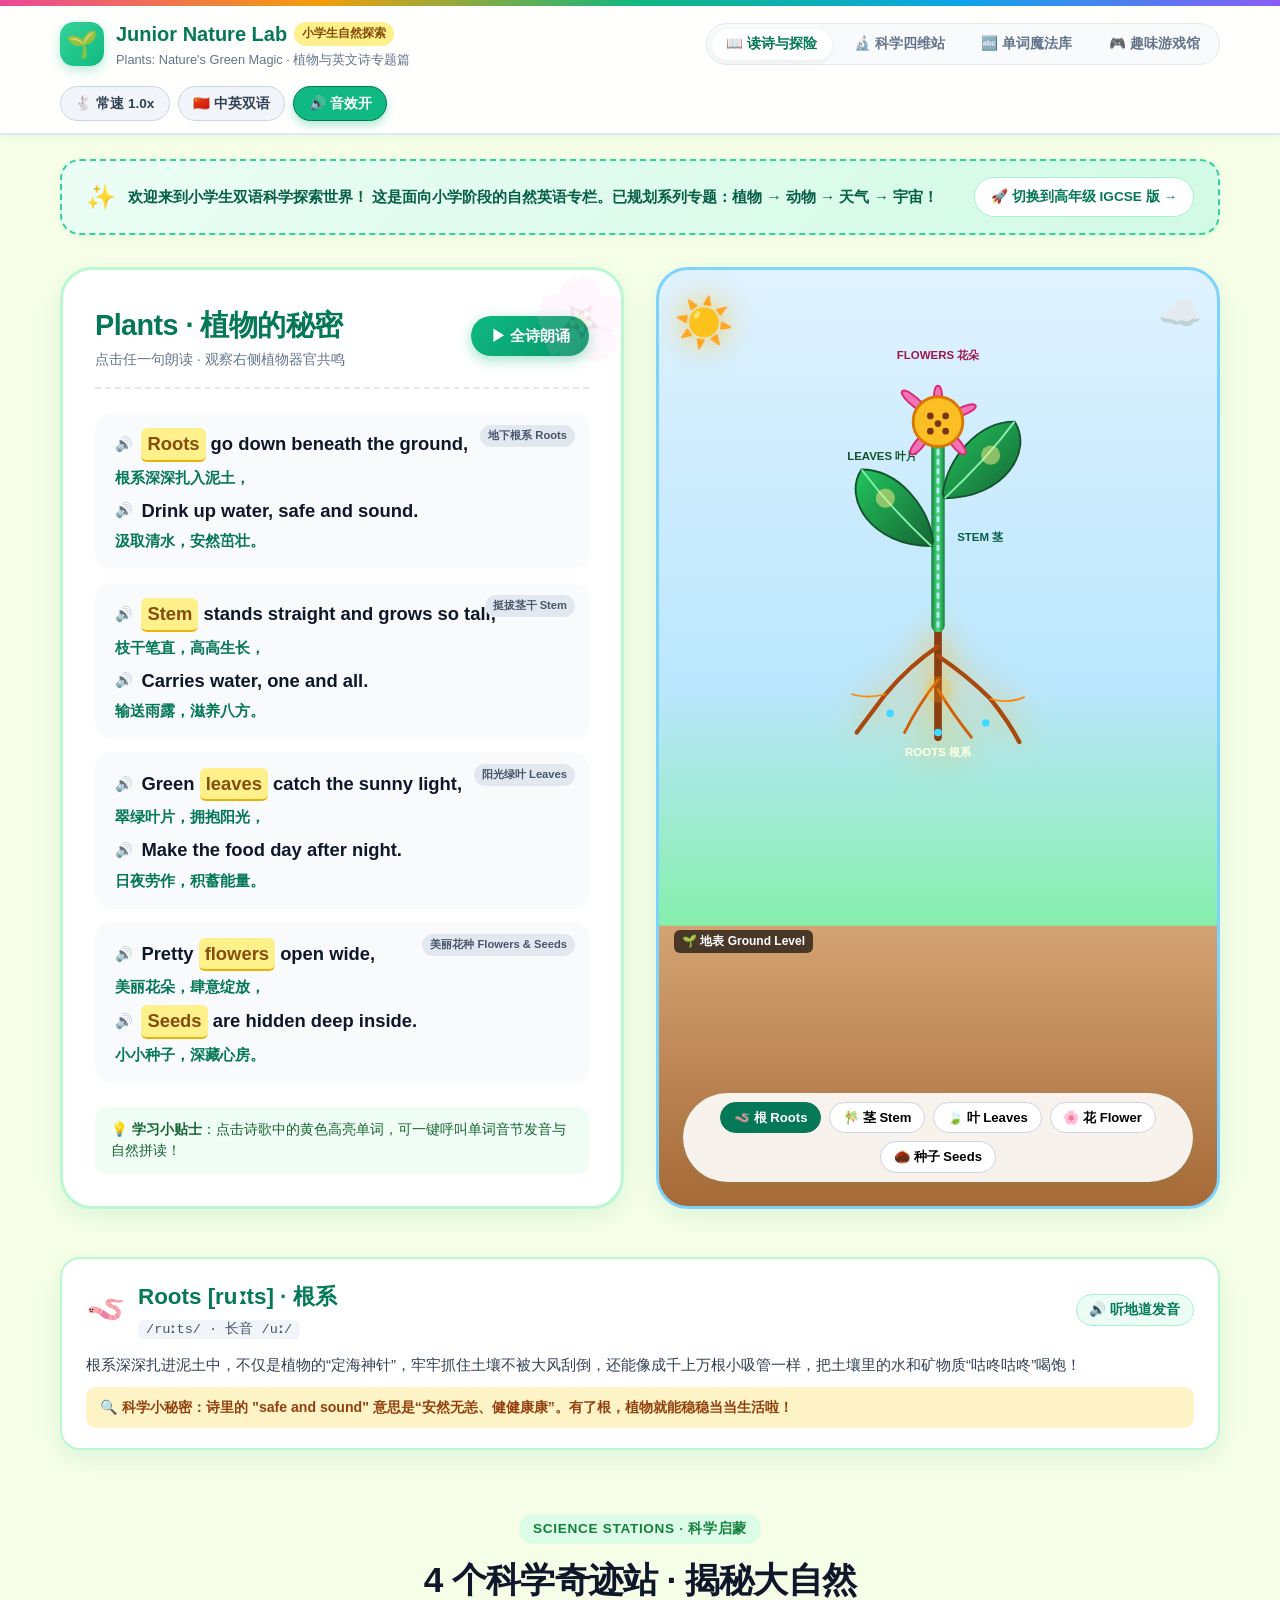
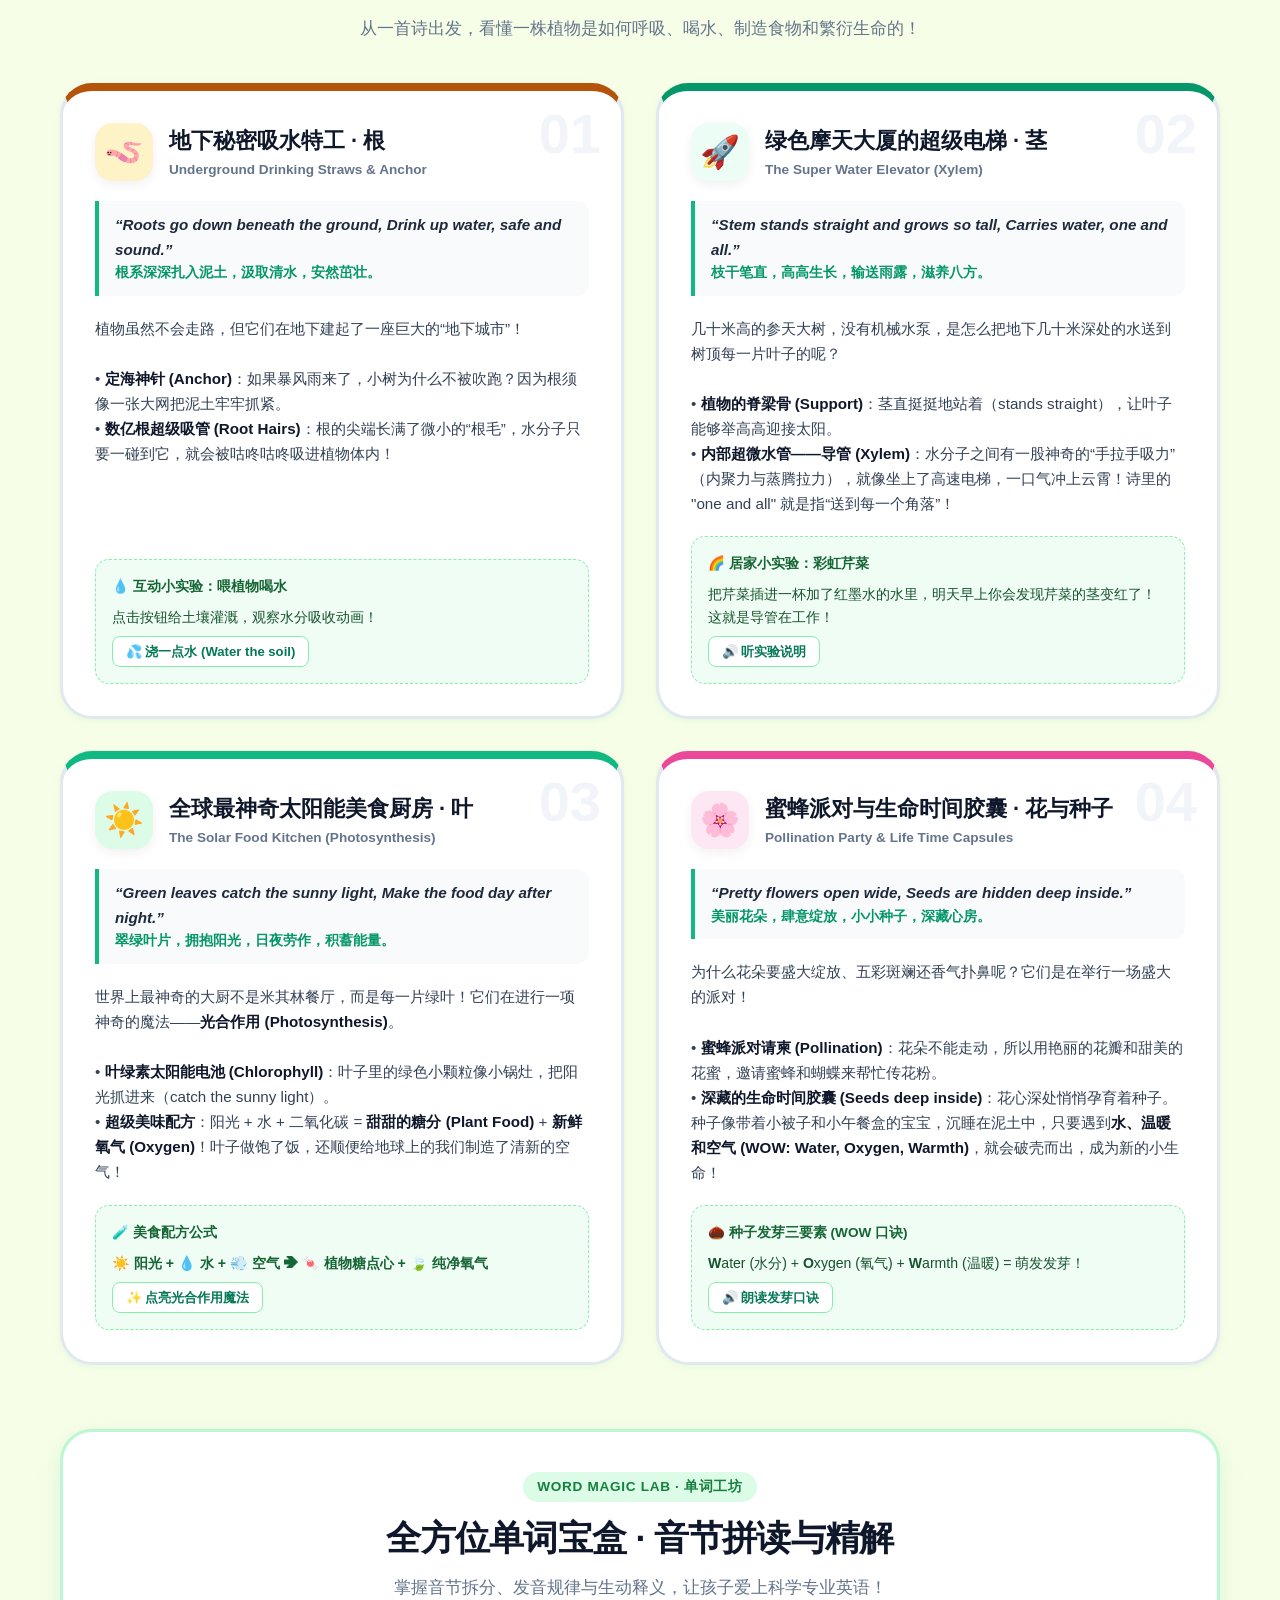
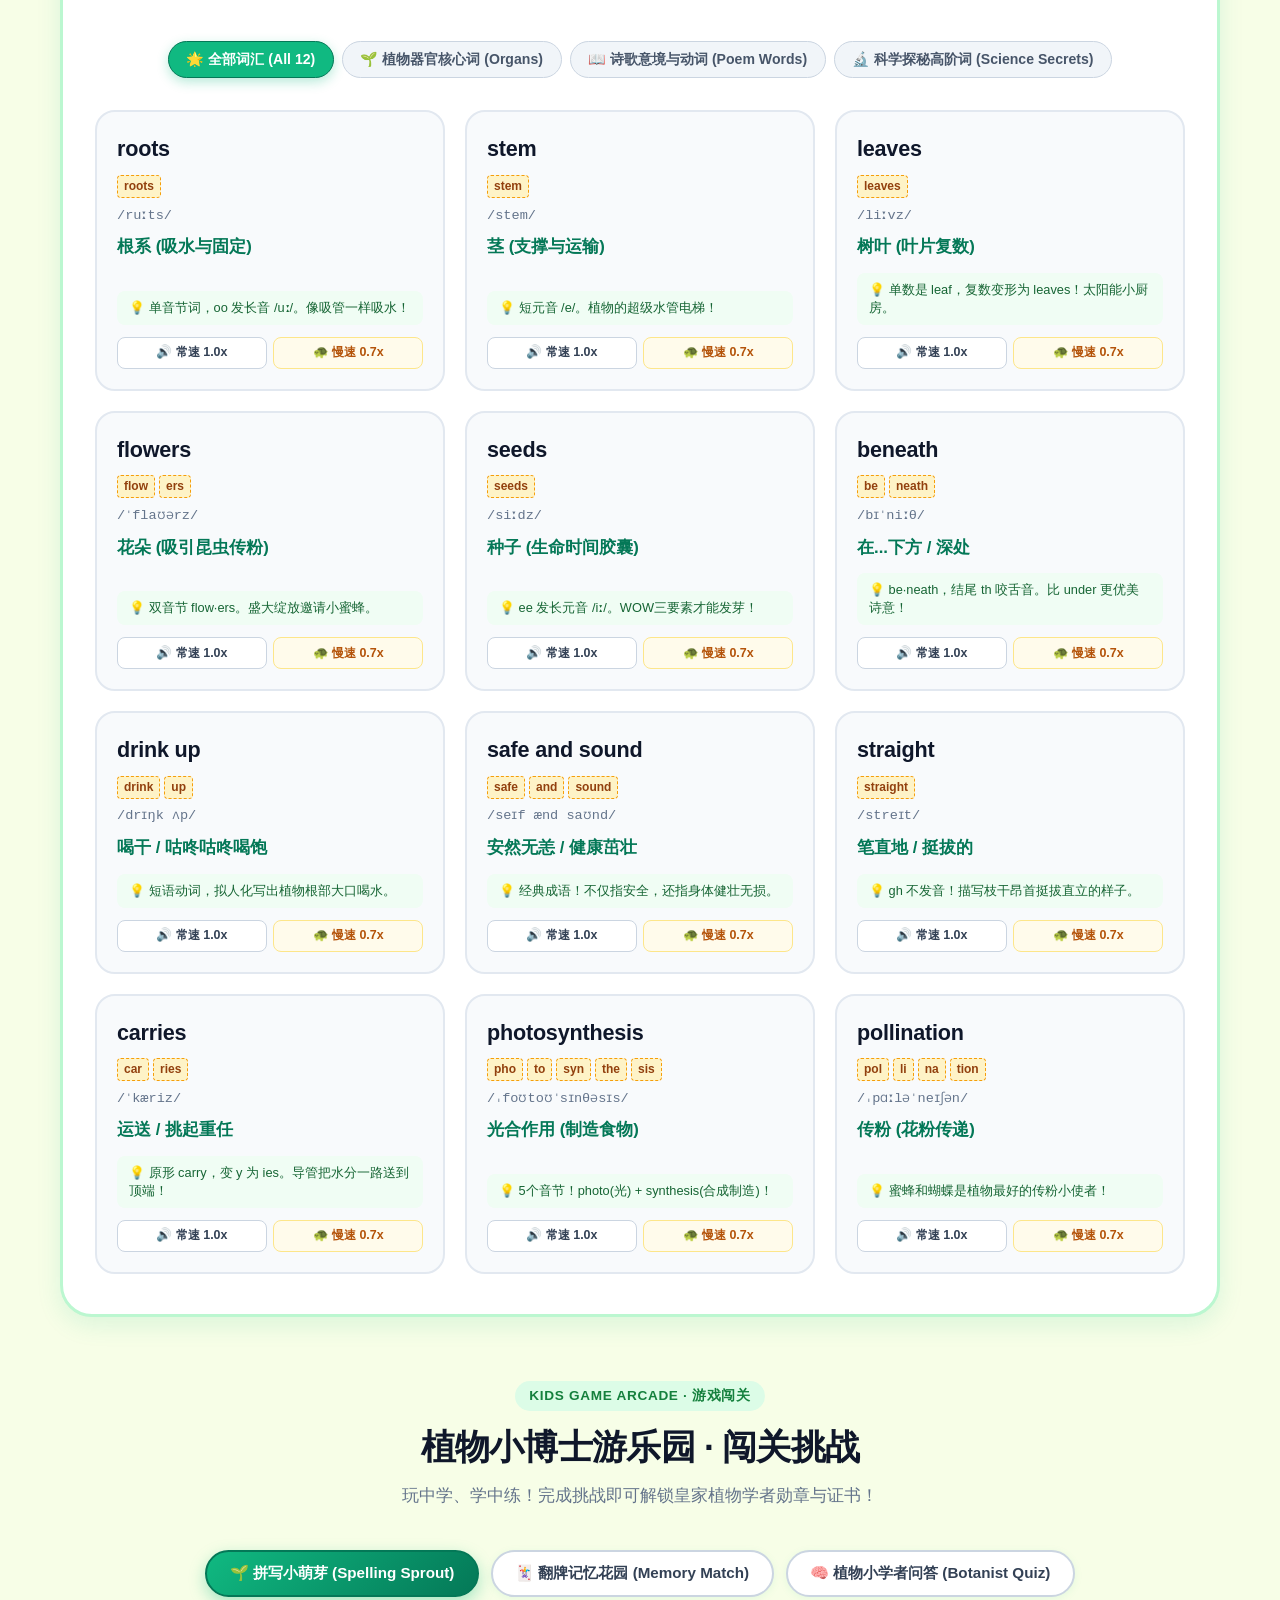
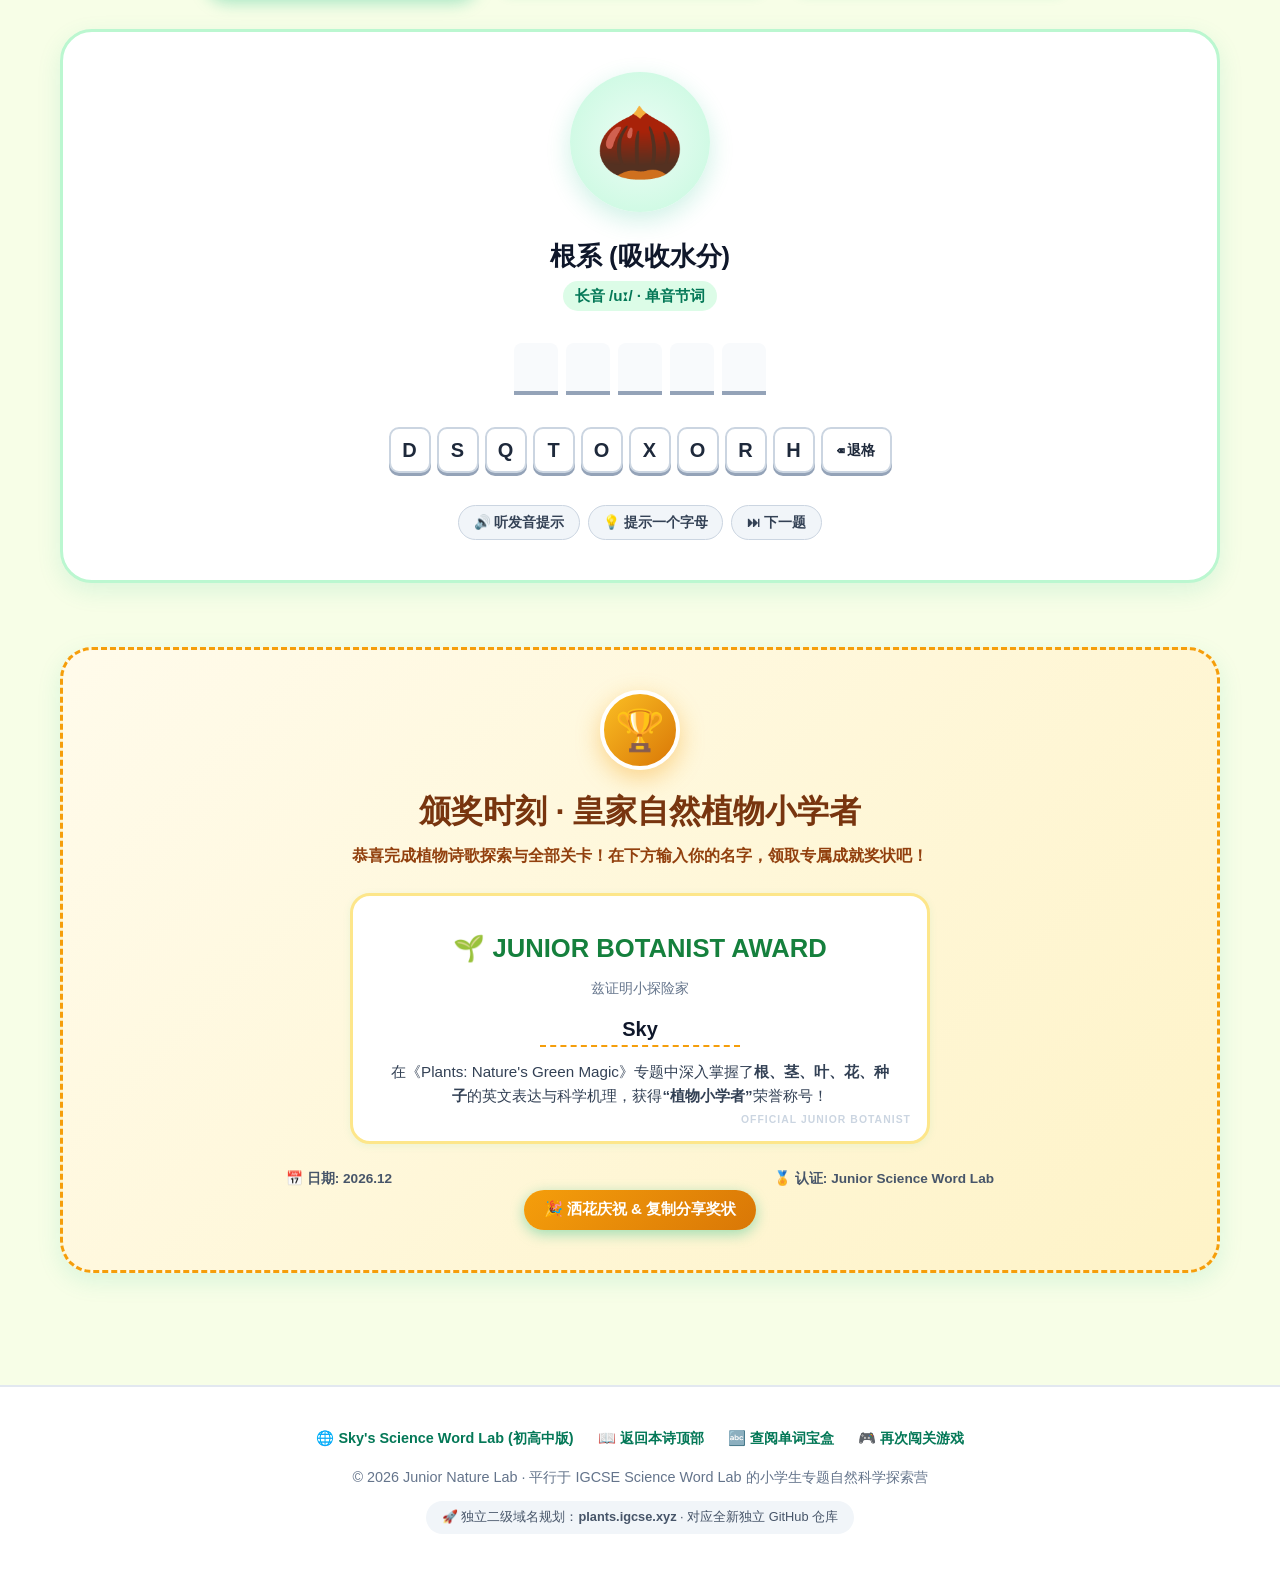
==== index.html @ dbb5fd7e "feat: initial commit for Junior Nature Lab Plants Theme" ====
<!DOCTYPE html>
<html lang="zh-CN">
<head>
  <meta charset="UTF-8">
  <meta name="viewport" content="width=device-width, initial-scale=1.0, user-scalable=no">
  <title>Plants: Nature's Green Magic 🌱 小学生科学英语自然探索营</title>
  <meta name="description" content="基于经典植物英文诗的小学生科学与英语双语探索站，生动形象、图文并茂、音节拼读、互动实验与趣味游戏！">
  <link rel="icon" href="data:image/svg+xml,<svg xmlns=%22http://www.w3.org/2000/svg%22 viewBox=%220 0 100 100%22><text y=%22.9em%22 font-size=%2290%22>🌱</text></svg>">
  <style>
    /* ==========================================================================
       主题风格：自然森林、温暖生机、儿童友好、大字号高对比度
       ========================================================================== */
    :root {
      --primary: #10b981;        /* 嫩芽翠绿 */
      --primary-dark: #047857;   /* 深森林绿 */
      --primary-light: #d1fae5;  /* 浅薄荷绿 */
      --secondary: #0ea5e9;      /* 晴空蓝 / 清水蓝 */
      --secondary-light: #e0f2fe;/* 浅水蓝 */
      --accent-warm: #f59e0b;    /* 向日葵暖黄 */
      --accent-warm-light: #fef3c7;
      --earth: #92400e;          /* 泥土暖棕 */
      --earth-light: #fef2f2;
      --flower-pink: #ec4899;    /* 花朵粉 */
      --flower-pink-light: #fce7f3;
      --bg: #f7fee7;             /* 极浅春草底色 */
      --card-bg: #ffffff;
      --text: #1e293b;
      --text-muted: #64748b;
      --success: #16a34a;
      --danger: #ef4444;
      --shadow-sm: 0 2px 8px rgba(16, 185, 129, 0.08);
      --shadow-md: 0 8px 24px rgba(16, 185, 129, 0.12);
      --shadow-lg: 0 16px 36px rgba(16, 185, 129, 0.18);
      --radius-sm: 12px;
      --radius-md: 20px;
      --radius-lg: 32px;
    }

    * { box-sizing: border-box; margin: 0; padding: 0; }
    html, body {
      font-family: -apple-system, BlinkMacSystemFont, "Segoe UI", "PingFang SC", "Comic Sans MS", "Chalkboard SE", "Microsoft YaHei", sans-serif;
      background: var(--bg);
      color: var(--text);
      line-height: 1.6;
      -webkit-font-smoothing: antialiased;
      overflow-x: hidden;
    }

    /* 顶部彩虹装饰条 */
    .rainbow-bar {
      height: 6px;
      background: linear-gradient(90deg, #ec4899, #f59e0b, #10b981, #0ea5e9, #8b5cf6);
      width: 100%;
    }

    /* ==================== 顶部导航 ==================== */
    header {
      background: rgba(255, 255, 255, 0.95);
      backdrop-filter: blur(12px);
      border-bottom: 2px solid #e2e8f0;
      position: sticky;
      top: 0;
      z-index: 100;
      box-shadow: var(--shadow-sm);
    }
    .nav-container {
      max-width: 1200px;
      margin: 0 auto;
      padding: 0.75rem 1.25rem;
      display: flex;
      align-items: center;
      justify-content: space-between;
      gap: 1rem;
      flex-wrap: wrap;
    }
    .logo-area {
      display: flex;
      align-items: center;
      gap: 0.75rem;
      text-decoration: none;
      color: var(--text);
    }
    .logo-badge {
      width: 44px;
      height: 44px;
      background: linear-gradient(135deg, #34d399, #10b981);
      border-radius: 14px;
      display: flex;
      align-items: center;
      justify-content: center;
      font-size: 1.6rem;
      box-shadow: 0 4px 12px rgba(16, 185, 129, 0.3);
      animation: gentle-bounce 3s infinite;
    }
    @keyframes gentle-bounce {
      0%, 100% { transform: translateY(0); }
      50% { transform: translateY(-4px); }
    }
    .logo-text h1 {
      font-size: 1.25rem;
      font-weight: 800;
      color: var(--primary-dark);
      display: flex;
      align-items: center;
      gap: 0.4rem;
    }
    .logo-text .badge-sub {
      background: #fef08a;
      color: #854d0e;
      font-size: 0.75rem;
      padding: 2px 8px;
      border-radius: 999px;
      font-weight: 700;
    }
    .logo-text p {
      font-size: 0.8rem;
      color: var(--text-muted);
    }

    /* 工具栏按钮组 */
    .nav-tools {
      display: flex;
      align-items: center;
      gap: 0.5rem;
      flex-wrap: wrap;
    }
    .pill-btn {
      background: #f1f5f9;
      border: 1.5px solid #cbd5e1;
      padding: 0.45rem 0.9rem;
      border-radius: 999px;
      font-size: 0.85rem;
      font-weight: 700;
      color: #334155;
      cursor: pointer;
      display: flex;
      align-items: center;
      gap: 0.35rem;
      transition: all 0.2s cubic-bezier(0.4, 0, 0.2, 1);
      user-select: none;
    }
    .pill-btn:hover {
      background: #e2e8f0;
      transform: translateY(-1px);
    }
    .pill-btn.active {
      background: var(--primary);
      border-color: var(--primary-dark);
      color: white;
      box-shadow: 0 4px 10px rgba(16, 185, 129, 0.35);
    }
    .pill-btn.gold {
      background: linear-gradient(135deg, #fef08a, #fde047);
      border-color: #eab308;
      color: #713f12;
    }
    .pill-btn.gold:hover {
      background: linear-gradient(135deg, #fde047, #facc15);
    }

    /* ==================== 顶部 Tab 切换 ==================== */
    .nav-tabs {
      display: flex;
      gap: 0.5rem;
      background: #f8fafc;
      padding: 0.3rem;
      border-radius: 999px;
      border: 1.5px solid #e2e8f0;
    }
    .nav-tabs button {
      background: transparent;
      border: none;
      padding: 0.4rem 0.9rem;
      border-radius: 999px;
      font-size: 0.85rem;
      font-weight: 700;
      color: var(--text-muted);
      cursor: pointer;
      transition: all 0.2s;
    }
    .nav-tabs button.active {
      background: white;
      color: var(--primary-dark);
      box-shadow: 0 2px 6px rgba(0,0,0,0.06);
    }

    /* ==================== 容器通用 ==================== */
    .container {
      max-width: 1200px;
      margin: 0 auto;
      padding: 1.5rem 1.25rem 4rem;
    }

    /* 醒目的横幅通知 */
    .announcement-banner {
      background: linear-gradient(135deg, #ecfdf5 0%, #d1fae5 100%);
      border: 2px dashed #34d399;
      border-radius: var(--radius-md);
      padding: 1rem 1.5rem;
      margin-bottom: 2rem;
      display: flex;
      align-items: center;
      justify-content: space-between;
      gap: 1rem;
      box-shadow: var(--shadow-sm);
    }
    .announcement-text {
      display: flex;
      align-items: center;
      gap: 0.75rem;
      font-size: 0.95rem;
      font-weight: 600;
      color: #065f46;
    }
    .announcement-text .sparkle {
      font-size: 1.5rem;
      animation: rotate-sparkle 6s linear infinite;
    }
    @keyframes rotate-sparkle {
      from { transform: rotate(0deg); }
      to { transform: rotate(360deg); }
    }
    .portal-link {
      background: white;
      color: #047857;
      text-decoration: none;
      font-size: 0.85rem;
      font-weight: 700;
      padding: 0.5rem 1rem;
      border-radius: 999px;
      border: 1.5px solid #a7f3d0;
      display: inline-flex;
      align-items: center;
      gap: 0.3rem;
      transition: all 0.2s;
      white-space: nowrap;
    }
    .portal-link:hover {
      background: #047857;
      color: white;
      transform: scale(1.03);
    }

    /* ==========================================================================
       HERO 区：左侧诗歌剧场 + 右侧植物解剖探险 (互动画布)
       ========================================================================== */
    .hero-stage {
      display: grid;
      grid-template-columns: 1fr 1fr;
      gap: 2rem;
      margin-bottom: 3rem;
    }
    @media (max-width: 900px) {
      .hero-stage {
        grid-template-columns: 1fr;
      }
    }

    /* 诗歌剧场卡片 */
    .poem-theater-card {
      background: var(--card-bg);
      border-radius: var(--radius-lg);
      padding: 2rem;
      border: 3px solid #bbf7d0;
      box-shadow: var(--shadow-md);
      position: relative;
      overflow: hidden;
      display: flex;
      flex-direction: column;
      justify-content: space-between;
    }
    .poem-theater-card::before {
      content: "🌸";
      position: absolute;
      top: -15px;
      right: -10px;
      font-size: 5rem;
      opacity: 0.12;
      pointer-events: none;
    }
    .poem-header {
      margin-bottom: 1.5rem;
      display: flex;
      align-items: center;
      justify-content: space-between;
      border-bottom: 2px dashed #e2e8f0;
      padding-bottom: 1rem;
    }
    .poem-title-box h2 {
      font-size: 1.8rem;
      font-weight: 900;
      color: var(--primary-dark);
      letter-spacing: -0.02em;
    }
    .poem-title-box p {
      color: var(--text-muted);
      font-size: 0.9rem;
      font-weight: 500;
    }
    .poem-actions {
      display: flex;
      gap: 0.5rem;
    }
    .play-all-btn {
      background: linear-gradient(135deg, #10b981, #059669);
      color: white;
      border: none;
      padding: 0.6rem 1.2rem;
      border-radius: 999px;
      font-size: 0.95rem;
      font-weight: 700;
      cursor: pointer;
      display: flex;
      align-items: center;
      gap: 0.4rem;
      box-shadow: 0 4px 14px rgba(16, 185, 129, 0.4);
      transition: all 0.2s cubic-bezier(0.4, 0, 0.2, 1);
    }
    .play-all-btn:hover {
      transform: translateY(-2px);
      box-shadow: 0 6px 18px rgba(16, 185, 129, 0.5);
    }
    .play-all-btn.playing {
      background: linear-gradient(135deg, #f59e0b, #d97706);
    }

    /* 诗句列表 */
    .poem-lines {
      display: flex;
      flex-direction: column;
      gap: 0.85rem;
      margin-bottom: 1.5rem;
    }
    .poem-line-group {
      background: #f8fafc;
      border-radius: 16px;
      padding: 0.85rem 1.15rem;
      border: 2px solid transparent;
      cursor: pointer;
      transition: all 0.25s cubic-bezier(0.4, 0, 0.2, 1);
      position: relative;
    }
    .poem-line-group:hover {
      background: #ecfdf5;
      border-color: #6ee7b7;
      transform: translateX(6px);
    }
    .poem-line-group.active {
      background: #ecfdf5;
      border-color: var(--primary);
      box-shadow: 0 4px 16px rgba(16, 185, 129, 0.2);
      transform: translateX(8px) scale(1.02);
    }
    .poem-line-group.karaoke-current {
      background: #fef3c7;
      border-color: #f59e0b;
      box-shadow: 0 0 0 3px rgba(245, 158, 11, 0.3);
      animation: karaoke-pulse 1.2s infinite alternate;
    }
    @keyframes karaoke-pulse {
      from { transform: scale(1.01); }
      to { transform: scale(1.03); }
    }
    .line-tag {
      position: absolute;
      right: 12px;
      top: 10px;
      font-size: 0.7rem;
      font-weight: 700;
      background: #e2e8f0;
      color: #475569;
      padding: 2px 8px;
      border-radius: 999px;
    }
    .poem-line-group.active .line-tag {
      background: var(--primary);
      color: white;
    }
    .line-en {
      font-size: 1.15rem;
      font-weight: 800;
      color: #0f172a;
      display: flex;
      align-items: center;
      gap: 0.5rem;
      margin-bottom: 0.25rem;
    }
    .line-speaker {
      font-size: 0.9rem;
      opacity: 0.7;
      transition: transform 0.2s;
    }
    .poem-line-group:hover .line-speaker {
      opacity: 1;
      transform: scale(1.2);
    }
    .line-zh {
      font-size: 0.95rem;
      color: #047857;
      font-weight: 600;
    }
    .line-zh.hidden-zh {
      display: none;
    }
    .keyword-badge {
      display: inline-block;
      background: #fef08a;
      color: #854d0e;
      border-radius: 6px;
      padding: 1px 6px;
      font-weight: 800;
      border-bottom: 2px solid #eab308;
      cursor: pointer;
    }
    .keyword-badge:hover {
      background: #fde047;
    }

    /* 诗歌脚部小贴士 */
    .poem-footer-hint {
      background: #f0fdf4;
      border-radius: 12px;
      padding: 0.75rem 1rem;
      font-size: 0.85rem;
      color: #166534;
      display: flex;
      align-items: center;
      gap: 0.5rem;
    }

    /* ==========================================================================
       右侧：植物互动探险画布 (Living Plant Anatomy Interactive)
       ========================================================================== */
    .plant-canvas-card {
      background: linear-gradient(180deg, #e0f2fe 0%, #bae6fd 45%, #86efac 70%, #d4a373 70.1%, #a66a38 100%);
      border-radius: var(--radius-lg);
      padding: 1.5rem;
      border: 3px solid #7dd3fc;
      box-shadow: var(--shadow-md);
      position: relative;
      display: flex;
      flex-direction: column;
      align-items: center;
      justify-content: space-between;
      min-height: 540px;
      overflow: hidden;
    }
    /* 天空背景云彩与太阳 */
    .sky-elements {
      position: absolute;
      top: 15px;
      left: 15px;
      right: 15px;
      display: flex;
      justify-content: space-between;
      pointer-events: none;
    }
    .sun-icon {
      font-size: 3rem;
      animation: spin-sun 20s linear infinite;
      cursor: pointer;
      pointer-events: auto;
      filter: drop-shadow(0 0 16px rgba(251, 191, 36, 0.8));
    }
    @keyframes spin-sun {
      from { transform: rotate(0deg); }
      to { transform: rotate(360deg); }
    }
    .cloud-icon {
      font-size: 2.2rem;
      opacity: 0.85;
      animation: float-cloud 8s ease-in-out infinite alternate;
    }
    @keyframes float-cloud {
      0% { transform: translateX(0); }
      100% { transform: translateX(30px); }
    }

    /* 植物 SVG 主体容器 */
    .plant-svg-wrapper {
      position: relative;
      width: 100%;
      height: 440px;
      display: flex;
      align-items: center;
      justify-content: center;
      margin-top: 2rem;
    }
    .plant-svg-wrapper svg {
      width: 100%;
      height: 100%;
      overflow: visible;
    }

    /* 部位热点可交互按钮与标签 */
    .hotspot {
      cursor: pointer;
      transition: all 0.3s cubic-bezier(0.34, 1.56, 0.64, 1);
    }
    .hotspot:hover {
      filter: brightness(1.2) drop-shadow(0 0 12px rgba(255,255,255,0.9));
      transform: scale(1.05);
      transform-origin: center;
    }
    .hotspot.active-part {
      filter: drop-shadow(0 0 16px #f59e0b) brightness(1.15);
      animation: hotspot-glow 1.5s infinite alternate;
    }
    @keyframes hotspot-glow {
      from { stroke-width: 3; }
      to { stroke-width: 7; }
    }

    /* 地面分割线指示 */
    .ground-label {
      position: absolute;
      bottom: 27%;
      left: 15px;
      background: rgba(0, 0, 0, 0.65);
      color: white;
      font-size: 0.75rem;
      font-weight: 700;
      padding: 2px 8px;
      border-radius: 6px;
      pointer-events: none;
    }

    /* 底部器官快速点击器 */
    .anatomy-nav {
      position: relative;
      z-index: 5;
      display: flex;
      gap: 0.5rem;
      flex-wrap: wrap;
      justify-content: center;
      width: 100%;
      background: rgba(255, 255, 255, 0.9);
      padding: 0.6rem;
      border-radius: 999px;
      backdrop-filter: blur(8px);
      box-shadow: var(--shadow-sm);
    }
    .organ-btn {
      background: white;
      border: 1.5px solid #cbd5e1;
      padding: 0.35rem 0.8rem;
      border-radius: 999px;
      font-size: 0.82rem;
      font-weight: 800;
      cursor: pointer;
      display: flex;
      align-items: center;
      gap: 0.3rem;
      transition: all 0.2s;
    }
    .organ-btn:hover {
      transform: translateY(-2px);
      border-color: var(--primary);
      background: #f0fdf4;
    }
    .organ-btn.active {
      background: var(--primary-dark);
      color: white;
      border-color: var(--primary-dark);
    }

    /* ==========================================================================
       弹出器官特工卡片 (Modal / Drawer / Highlight Box)
       ========================================================================== */
    .organ-inspect-panel {
      background: white;
      border-radius: var(--radius-md);
      padding: 1.25rem 1.5rem;
      margin-top: 1rem;
      border: 2px solid #bbf7d0;
      box-shadow: var(--shadow-md);
      display: none;
      animation: slide-up 0.3s cubic-bezier(0.16, 1, 0.3, 1);
    }
    .organ-inspect-panel.visible {
      display: block;
    }
    @keyframes slide-up {
      from { opacity: 0; transform: translateY(12px); }
      to { opacity: 1; transform: translateY(0); }
    }
    .inspect-top {
      display: flex;
      align-items: center;
      justify-content: space-between;
      margin-bottom: 0.75rem;
    }
    .inspect-title {
      display: flex;
      align-items: center;
      gap: 0.75rem;
    }
    .inspect-title .icon {
      font-size: 2rem;
    }
    .inspect-title h3 {
      font-size: 1.4rem;
      font-weight: 900;
      color: var(--primary-dark);
    }
    .inspect-title .phonetic-badge {
      font-family: monospace;
      background: #f1f5f9;
      color: #475569;
      font-size: 0.85rem;
      padding: 2px 8px;
      border-radius: 6px;
    }
    .inspect-audio-btn {
      background: #ecfdf5;
      border: 1.5px solid #a7f3d0;
      color: #047857;
      font-weight: 700;
      padding: 0.4rem 0.8rem;
      border-radius: 999px;
      cursor: pointer;
      display: flex;
      align-items: center;
      gap: 0.3rem;
      font-size: 0.85rem;
    }
    .inspect-body {
      font-size: 0.95rem;
      color: #334155;
      line-height: 1.6;
    }
    .inspect-secret {
      margin-top: 0.6rem;
      padding: 0.6rem 0.9rem;
      background: #fef3c7;
      border-radius: 10px;
      font-size: 0.88rem;
      color: #92400e;
      font-weight: 600;
      display: flex;
      align-items: center;
      gap: 0.5rem;
    }

    /* ==========================================================================
       SECTION 1: 4 大深度浅出科学探索站 (The 4 Science Wonder Stations)
       ========================================================================== */
    .section-title-wrap {
      text-align: center;
      margin-bottom: 2.5rem;
    }
    .section-tag {
      display: inline-block;
      background: #dcfce7;
      color: #15803d;
      font-weight: 800;
      font-size: 0.85rem;
      padding: 4px 14px;
      border-radius: 999px;
      margin-bottom: 0.5rem;
      text-transform: uppercase;
      letter-spacing: 0.05em;
    }
    .section-title {
      font-size: 2.2rem;
      font-weight: 900;
      color: #0f172a;
      letter-spacing: -0.02em;
    }
    .section-subtitle {
      color: var(--text-muted);
      font-size: 1.05rem;
      max-width: 700px;
      margin: 0.5rem auto 0;
    }

    .stations-grid {
      display: grid;
      grid-template-columns: repeat(2, 1fr);
      gap: 2rem;
      margin-bottom: 4rem;
    }
    @media (max-width: 850px) {
      .stations-grid {
        grid-template-columns: 1fr;
      }
    }

    .station-card {
      background: white;
      border-radius: var(--radius-lg);
      padding: 2rem;
      border: 3px solid #e2e8f0;
      box-shadow: var(--shadow-sm);
      transition: all 0.3s cubic-bezier(0.4, 0, 0.2, 1);
      display: flex;
      flex-direction: column;
      position: relative;
      overflow: hidden;
    }
    .station-card:hover {
      transform: translateY(-6px);
      box-shadow: var(--shadow-lg);
      border-color: #86efac;
    }
    .station-card.s-roots { border-top: 8px solid #b45309; }
    .station-card.s-stem { border-top: 8px solid #059669; }
    .station-card.s-leaves { border-top: 8px solid #10b981; }
    .station-card.s-flowers { border-top: 8px solid #ec4899; }

    .station-number {
      position: absolute;
      top: 15px;
      right: 20px;
      font-size: 3.5rem;
      font-weight: 900;
      color: #f1f5f9;
      line-height: 1;
      user-select: none;
    }
    .station-header {
      display: flex;
      align-items: center;
      gap: 1rem;
      margin-bottom: 1.25rem;
      position: relative;
      z-index: 2;
    }
    .station-icon-wrap {
      width: 58px;
      height: 58px;
      border-radius: 18px;
      display: flex;
      align-items: center;
      justify-content: center;
      font-size: 2rem;
      box-shadow: 0 4px 12px rgba(0,0,0,0.06);
    }
    .s-roots .station-icon-wrap { background: #fef3c7; color: #b45309; }
    .s-stem .station-icon-wrap { background: #ecfdf5; color: #059669; }
    .s-leaves .station-icon-wrap { background: #dcfce7; color: #10b981; }
    .s-flowers .station-icon-wrap { background: #fce7f3; color: #ec4899; }

    .station-title h3 {
      font-size: 1.35rem;
      font-weight: 800;
      color: #0f172a;
    }
    .station-title p {
      font-size: 0.85rem;
      color: var(--text-muted);
      font-weight: 600;
    }

    .station-poem-quote {
      background: #f8fafc;
      border-left: 4px solid var(--primary);
      padding: 0.75rem 1rem;
      border-radius: 0 12px 12px 0;
      margin-bottom: 1.25rem;
      font-size: 0.95rem;
    }
    .station-poem-quote .quote-en {
      font-weight: 800;
      color: #1e293b;
      font-style: italic;
    }
    .station-poem-quote .quote-zh {
      font-size: 0.85rem;
      color: #059669;
      font-weight: 600;
    }

    .station-content {
      font-size: 0.95rem;
      color: #334155;
      line-height: 1.65;
      margin-bottom: 1.25rem;
      flex: 1;
    }
    .station-content strong {
      color: #0f172a;
    }

    /* 站内趣味微互动按钮/实验卡 */
    .station-interactive {
      background: #f0fdf4;
      border: 1.5px dashed #86efac;
      border-radius: 14px;
      padding: 1rem;
      margin-top: auto;
    }
    .interactive-title {
      font-size: 0.85rem;
      font-weight: 800;
      color: #166534;
      display: flex;
      align-items: center;
      gap: 0.4rem;
      margin-bottom: 0.5rem;
    }
    .interactive-body {
      font-size: 0.88rem;
      color: #14532d;
    }
    .interactive-btn {
      background: white;
      border: 1.5px solid #86efac;
      color: #047857;
      font-weight: 700;
      font-size: 0.82rem;
      padding: 0.35rem 0.8rem;
      border-radius: 8px;
      cursor: pointer;
      margin-top: 0.5rem;
      display: inline-flex;
      align-items: center;
      gap: 0.3rem;
      transition: all 0.2s;
    }
    .interactive-btn:hover {
      background: #047857;
      color: white;
      border-color: #047857;
    }

    /* ==========================================================================
       SECTION 2: 超强单词魔法工坊 (Word Magic Lab with Phonics & Syllables)
       ========================================================================== */
    .vocab-section {
      background: white;
      border-radius: var(--radius-lg);
      padding: 2.5rem 2rem;
      border: 3px solid #bbf7d0;
      box-shadow: var(--shadow-md);
      margin-bottom: 4rem;
    }
    .vocab-filter-bar {
      display: flex;
      justify-content: center;
      gap: 0.5rem;
      margin-bottom: 2rem;
      flex-wrap: wrap;
    }
    .filter-btn {
      background: #f1f5f9;
      border: 1.5px solid #cbd5e1;
      padding: 0.5rem 1.1rem;
      border-radius: 999px;
      font-size: 0.88rem;
      font-weight: 700;
      color: #475569;
      cursor: pointer;
      transition: all 0.2s;
    }
    .filter-btn:hover {
      background: #e2e8f0;
    }
    .filter-btn.active {
      background: var(--primary);
      border-color: var(--primary-dark);
      color: white;
      box-shadow: 0 4px 12px rgba(16, 185, 129, 0.3);
    }

    .vocab-grid {
      display: grid;
      grid-template-columns: repeat(auto-fill, minmax(270px, 1fr));
      gap: 1.25rem;
    }

    .word-card {
      background: #f8fafc;
      border: 2px solid #e2e8f0;
      border-radius: var(--radius-md);
      padding: 1.25rem;
      transition: all 0.25s cubic-bezier(0.4, 0, 0.2, 1);
      display: flex;
      flex-direction: column;
      position: relative;
    }
    .word-card:hover {
      background: white;
      border-color: #34d399;
      transform: translateY(-4px);
      box-shadow: var(--shadow-md);
    }
    .word-card-top {
      display: flex;
      align-items: flex-start;
      justify-content: space-between;
      margin-bottom: 0.5rem;
    }
    .word-en {
      font-size: 1.35rem;
      font-weight: 900;
      color: #0f172a;
      letter-spacing: -0.01em;
    }
    .syllable-chips {
      display: flex;
      gap: 4px;
      margin-bottom: 0.4rem;
      flex-wrap: wrap;
    }
    .syllable-chip {
      background: #fef3c7;
      color: #92400e;
      font-size: 0.75rem;
      font-weight: 800;
      padding: 1px 6px;
      border-radius: 4px;
      border: 1px dashed #f59e0b;
    }
    .word-phonetic {
      font-family: monospace;
      color: #64748b;
      font-size: 0.85rem;
      margin-bottom: 0.5rem;
    }
    .word-zh {
      font-size: 1.05rem;
      font-weight: 800;
      color: #047857;
      margin-bottom: 0.75rem;
    }
    .word-fun-fact {
      background: #f0fdf4;
      border-radius: 8px;
      padding: 0.5rem 0.75rem;
      font-size: 0.8rem;
      color: #166534;
      margin-top: auto;
      line-height: 1.4;
    }
    .word-audio-actions {
      display: flex;
      gap: 0.4rem;
      margin-top: 0.75rem;
    }
    .audio-play-btn {
      flex: 1;
      background: white;
      border: 1.5px solid #cbd5e1;
      padding: 0.4rem 0.6rem;
      border-radius: 8px;
      font-size: 0.78rem;
      font-weight: 700;
      color: #334155;
      cursor: pointer;
      display: flex;
      align-items: center;
      justify-content: center;
      gap: 0.25rem;
      transition: all 0.2s;
    }
    .audio-play-btn:hover {
      background: #ecfdf5;
      border-color: #34d399;
      color: #065f46;
    }
    .audio-play-btn.slow-btn {
      background: #fffbeb;
      border-color: #fde68a;
      color: #b45309;
    }
    .audio-play-btn.slow-btn:hover {
      background: #fef3c7;
      border-color: #f59e0b;
    }

    /* ==========================================================================
       SECTION 3: 小学生专属趣味游戏乐园 (Kids Game Arcade)
       ========================================================================== */
    .arcade-section {
      margin-bottom: 4rem;
    }
    .arcade-tabs {
      display: flex;
      justify-content: center;
      gap: 0.75rem;
      margin-bottom: 2rem;
      flex-wrap: wrap;
    }
    .arcade-tab-btn {
      background: white;
      border: 2px solid #cbd5e1;
      padding: 0.7rem 1.4rem;
      border-radius: 999px;
      font-size: 0.95rem;
      font-weight: 800;
      color: #334155;
      cursor: pointer;
      display: flex;
      align-items: center;
      gap: 0.5rem;
      box-shadow: var(--shadow-sm);
      transition: all 0.25s;
    }
    .arcade-tab-btn:hover {
      transform: translateY(-2px);
      border-color: var(--primary);
    }
    .arcade-tab-btn.active {
      background: linear-gradient(135deg, #10b981, #047857);
      border-color: #047857;
      color: white;
      box-shadow: 0 6px 16px rgba(16, 185, 129, 0.35);
    }

    .game-viewport {
      background: white;
      border-radius: var(--radius-lg);
      padding: 2.5rem 2rem;
      border: 3px solid #bbf7d0;
      box-shadow: var(--shadow-md);
      min-height: 480px;
    }

    /* 游戏 1: 拼写小萌芽 (Spelling Sprout) */
    .sprout-game-area {
      display: flex;
      flex-direction: column;
      align-items: center;
      gap: 1.5rem;
      max-width: 650px;
      margin: 0 auto;
    }
    .sprout-plant-visual {
      width: 140px;
      height: 140px;
      border-radius: 50%;
      background: radial-gradient(circle, #ecfdf5 0%, #d1fae5 70%, #a7f3d0 100%);
      display: flex;
      align-items: center;
      justify-content: center;
      font-size: 4.5rem;
      box-shadow: 0 8px 24px rgba(16, 185, 129, 0.2);
      transition: all 0.4s cubic-bezier(0.34, 1.56, 0.64, 1);
    }
    .sprout-clue {
      text-align: center;
    }
    .sprout-zh {
      font-size: 1.6rem;
      font-weight: 900;
      color: #0f172a;
      margin-bottom: 0.25rem;
    }
    .sprout-syllable-hint {
      font-size: 0.95rem;
      color: #047857;
      font-weight: 700;
      background: #dcfce7;
      padding: 3px 12px;
      border-radius: 999px;
      display: inline-block;
    }
    .sprout-slots {
      display: flex;
      gap: 8px;
      justify-content: center;
      flex-wrap: wrap;
      margin: 0.5rem 0;
    }
    .letter-slot {
      width: 44px;
      height: 52px;
      border-bottom: 4px solid #94a3b8;
      background: #f8fafc;
      border-radius: 8px 8px 0 0;
      display: flex;
      align-items: center;
      justify-content: center;
      font-size: 1.8rem;
      font-weight: 900;
      color: #0f172a;
      transition: all 0.2s;
    }
    .letter-slot.filled {
      border-bottom-color: var(--primary);
      background: #ecfdf5;
      color: var(--primary-dark);
    }
    .sprout-keyboard {
      display: flex;
      flex-wrap: wrap;
      gap: 6px;
      justify-content: center;
      max-width: 520px;
    }
    .key-btn {
      width: 42px;
      height: 46px;
      background: white;
      border: 2px solid #cbd5e1;
      border-radius: 10px;
      font-size: 1.25rem;
      font-weight: 800;
      color: #1e293b;
      cursor: pointer;
      box-shadow: 0 3px 0 #94a3b8;
      transition: all 0.15s;
    }
    .key-btn:active {
      transform: translateY(3px);
      box-shadow: 0 0 0 #94a3b8;
    }
    .key-btn:hover {
      background: #f1f5f9;
      border-color: #94a3b8;
    }
    .key-btn.action-key {
      width: auto;
      padding: 0 14px;
      font-size: 0.9rem;
    }

    /* 游戏 2: 翻牌记忆花园 (Memory Match) */
    .memory-game-area {
      max-width: 680px;
      margin: 0 auto;
    }
    .memory-stats-bar {
      display: flex;
      justify-content: space-between;
      background: #f8fafc;
      padding: 0.75rem 1.5rem;
      border-radius: 14px;
      border: 1.5px solid #e2e8f0;
      margin-bottom: 1.5rem;
      font-weight: 700;
      color: #475569;
    }
    .memory-grid {
      display: grid;
      grid-template-columns: repeat(4, 1fr);
      gap: 0.85rem;
    }
    @media (max-width: 500px) {
      .memory-grid {
        grid-template-columns: repeat(3, 1fr);
      }
    }
    .memory-card {
      height: 105px;
      background: #f1f5f9;
      border: 2.5px solid #cbd5e1;
      border-radius: 16px;
      display: flex;
      align-items: center;
      justify-content: center;
      cursor: pointer;
      font-size: 1.1rem;
      font-weight: 800;
      color: #334155;
      text-align: center;
      padding: 0.5rem;
      user-select: none;
      transition: all 0.3s cubic-bezier(0.4, 0, 0.2, 1);
      box-shadow: 0 4px 8px rgba(0,0,0,0.04);
    }
    .memory-card:hover {
      transform: translateY(-2px);
      border-color: var(--primary);
    }
    .memory-card.flipped {
      background: white;
      border-color: var(--secondary);
      box-shadow: 0 6px 16px rgba(14, 165, 233, 0.2);
      transform: rotateY(180deg);
    }
    .memory-card.matched {
      background: #dcfce7;
      border-color: #22c55e;
      color: #15803d;
      cursor: default;
      animation: match-pop 0.4s ease;
    }
    @keyframes match-pop {
      0% { transform: scale(0.9); }
      50% { transform: scale(1.08); }
      100% { transform: scale(1); }
    }

    /* 游戏 3: 植物小学者问答挑战 (Junior Quiz) */
    .quiz-game-area {
      max-width: 650px;
      margin: 0 auto;
    }
    .quiz-progress-bar {
      height: 8px;
      background: #e2e8f0;
      border-radius: 999px;
      margin-bottom: 1.5rem;
      overflow: hidden;
    }
    .quiz-progress-fill {
      height: 100%;
      background: linear-gradient(90deg, #10b981, #0ea5e9);
      width: 25%;
      transition: width 0.3s ease;
    }
    .quiz-question-card {
      background: #f8fafc;
      border-radius: 18px;
      padding: 1.5rem;
      border: 2px solid #e2e8f0;
      margin-bottom: 1.5rem;
    }
    .quiz-q-num {
      font-size: 0.8rem;
      font-weight: 800;
      color: #047857;
      text-transform: uppercase;
      margin-bottom: 0.25rem;
    }
    .quiz-q-title {
      font-size: 1.25rem;
      font-weight: 900;
      color: #0f172a;
      line-height: 1.4;
    }
    .quiz-options {
      display: flex;
      flex-direction: column;
      gap: 0.75rem;
    }
    .quiz-opt-btn {
      background: white;
      border: 2px solid #cbd5e1;
      padding: 0.9rem 1.25rem;
      border-radius: 14px;
      font-size: 1rem;
      font-weight: 700;
      color: #1e293b;
      cursor: pointer;
      text-align: left;
      display: flex;
      align-items: center;
      gap: 0.75rem;
      transition: all 0.2s;
    }
    .quiz-opt-btn:hover {
      background: #f0fdf4;
      border-color: #86efac;
      transform: translateX(4px);
    }
    .quiz-opt-btn.correct {
      background: #dcfce7;
      border-color: #22c55e;
      color: #15803d;
    }
    .quiz-opt-btn.wrong {
      background: #fee2e2;
      border-color: #ef4444;
      color: #b91c1c;
    }

    /* ==========================================================================
       SECTION 4: 荣誉殿堂与证书生成 (Junior Botanist Certificate)
       ========================================================================== */
    .certificate-section {
      background: linear-gradient(135deg, #fffbeb 0%, #fef3c7 100%);
      border: 3px dashed #f59e0b;
      border-radius: var(--radius-lg);
      padding: 2.5rem 2rem;
      text-align: center;
      box-shadow: var(--shadow-md);
      position: relative;
      margin-bottom: 3rem;
    }
    .cert-badge-large {
      width: 80px;
      height: 80px;
      background: linear-gradient(135deg, #fbbf24, #d97706);
      border-radius: 50%;
      margin: 0 auto 1rem;
      display: flex;
      align-items: center;
      justify-content: center;
      font-size: 2.5rem;
      box-shadow: 0 8px 24px rgba(245, 158, 11, 0.4);
      border: 4px solid white;
    }
    .certificate-card {
      background: white;
      border: 3px solid #fde68a;
      border-radius: 20px;
      padding: 2rem;
      max-width: 580px;
      margin: 1.5rem auto;
      box-shadow: var(--shadow-sm);
      position: relative;
    }
    .certificate-card::after {
      content: "OFFICIAL JUNIOR BOTANIST";
      position: absolute;
      bottom: 12px;
      right: 16px;
      font-size: 0.65rem;
      font-weight: 800;
      color: #cbd5e1;
      letter-spacing: 0.1em;
    }
    .cert-student-input {
      font-size: 1.25rem;
      font-weight: 900;
      text-align: center;
      border: none;
      border-bottom: 2px dashed #f59e0b;
      padding: 0.3rem 0.6rem;
      color: #0f172a;
      outline: none;
      width: 200px;
      background: transparent;
    }
    .cert-student-input:focus {
      border-bottom-style: solid;
    }

    /* ==========================================================================
       页脚信息与二级域名说明
       ========================================================================== */
    footer {
      background: white;
      border-top: 2px solid #e2e8f0;
      padding: 2.5rem 1.25rem;
      text-align: center;
      color: var(--text-muted);
      font-size: 0.9rem;
    }
    .footer-links {
      display: flex;
      justify-content: center;
      gap: 1.5rem;
      margin-bottom: 1rem;
      flex-wrap: wrap;
    }
    .footer-links a {
      color: #047857;
      text-decoration: none;
      font-weight: 700;
    }
    .footer-links a:hover {
      text-decoration: underline;
    }
    .domain-note {
      background: #f1f5f9;
      display: inline-block;
      padding: 0.4rem 1rem;
      border-radius: 999px;
      font-size: 0.8rem;
      color: #475569;
      margin-top: 0.75rem;
    }

    /* 浮动水滴和飞虫微特效 */
    .particle {
      position: absolute;
      pointer-events: none;
      animation: float-up-fade 2s ease-out forwards;
    }
    @keyframes float-up-fade {
      0% { opacity: 1; transform: translateY(0) scale(1); }
      100% { opacity: 0; transform: translateY(-50px) scale(1.4); }
    }
  </style>
</head>
<body>

  <!-- 彩虹装饰线 -->
  <div class="rainbow-bar"></div>

  <!-- 顶部导航条 -->
  <header>
    <div class="nav-container">
      <a href="#home" class="logo-area">
        <div class="logo-badge">🌱</div>
        <div class="logo-text">
          <h1>Junior Nature Lab <span class="badge-sub">小学生自然探索</span></h1>
          <p>Plants: Nature's Green Magic · 植物与英文诗专题篇</p>
        </div>
      </a>

      <!-- 快速切换标签 -->
      <nav class="nav-tabs">
        <button class="active" onclick="scrollToSection('poem-hero')">📖 读诗与探险</button>
        <button onclick="scrollToSection('stations')">🔬 科学四维站</button>
        <button onclick="scrollToSection('vocab')">🔤 单词魔法库</button>
        <button onclick="scrollToSection('games')">🎮 趣味游戏馆</button>
      </nav>

      <!-- 工具控制按钮 -->
      <div class="nav-tools">
        <button class="pill-btn" id="tts-speed-btn" onclick="toggleSpeechRate()" title="切换语音朗读语速">
          🐇 常速 1.0x
        </button>
        <button class="pill-btn" id="lang-toggle-btn" onclick="toggleTranslation()" title="显示/隐藏中文诗意翻译">
          🇨🇳 中英双语
        </button>
        <button class="pill-btn active" id="sound-btn" onclick="toggleSound()" title="音效开关">
          🔊 音效开
        </button>
      </div>
    </div>
  </header>

  <main class="container">

    <!-- 顶部横幅：系列专题与中学生版本互通指引 -->
    <div class="announcement-banner">
      <div class="announcement-text">
        <span class="sparkle">✨</span>
        <div>
          <strong>欢迎来到小学生双语科学探索世界！</strong> 
          这是面向小学阶段的自然英语专栏。已规划系列专题：植物 → 动物 → 天气 → 宇宙！
        </div>
      </div>
      <a href="https://sky.igcse.xyz" target="_blank" class="portal-link" title="前往高年级 IGCSE 科学单词实验室">
        🚀 切换到高年级 IGCSE 版 →
      </a>
    </div>

    <!-- ====================================================================
         HERO 区：左侧诗歌剧场 + 右侧植物解剖探险 (SVG 动态模型)
         ==================================================================== -->
    <div class="hero-stage" id="poem-hero">

      <!-- 左侧：经典英文诗剧场 -->
      <div class="poem-theater-card">
        <div class="poem-header">
          <div class="poem-title-box">
            <h2>Plants · 植物的秘密</h2>
            <p>点击任一句朗读 · 观察右侧植物器官共鸣</p>
          </div>
          <div class="poem-actions">
            <button class="play-all-btn" id="play-poem-btn" onclick="handlePlayFullPoem()">
              ▶ 全诗朗诵
            </button>
          </div>
        </div>

        <!-- 诗句列表 -->
        <div class="poem-lines" id="poem-lines-container">

          <!-- Line 1 & 2: 根 -->
          <div class="poem-line-group" data-organ="roots" data-line-index="0" onclick="handleLineClick(0)">
            <span class="line-tag">地下根系 Roots</span>
            <div class="line-en">
              <span class="line-speaker">🔊</span>
              <span><span class="keyword-badge" onclick="event.stopPropagation(); inspectWord('roots')">Roots</span> go down beneath the ground,</span>
            </div>
            <div class="line-zh">根系深深扎入泥土，</div>
            <div class="line-en" style="margin-top: 0.35rem;">
              <span class="line-speaker">🔊</span>
              <span>Drink up water, safe and sound.</span>
            </div>
            <div class="line-zh">汲取清水，安然茁壮。</div>
          </div>

          <!-- Line 3 & 4: 茎 -->
          <div class="poem-line-group" data-organ="stem" data-line-index="1" onclick="handleLineClick(1)">
            <span class="line-tag">挺拔茎干 Stem</span>
            <div class="line-en">
              <span class="line-speaker">🔊</span>
              <span><span class="keyword-badge" onclick="event.stopPropagation(); inspectWord('stem')">Stem</span> stands straight and grows so tall,</span>
            </div>
            <div class="line-zh">枝干笔直，高高生长，</div>
            <div class="line-en" style="margin-top: 0.35rem;">
              <span class="line-speaker">🔊</span>
              <span>Carries water, one and all.</span>
            </div>
            <div class="line-zh">输送雨露，滋养八方。</div>
          </div>

          <!-- Line 5 & 6: 叶 -->
          <div class="poem-line-group" data-organ="leaves" data-line-index="2" onclick="handleLineClick(2)">
            <span class="line-tag">阳光绿叶 Leaves</span>
            <div class="line-en">
              <span class="line-speaker">🔊</span>
              <span>Green <span class="keyword-badge" onclick="event.stopPropagation(); inspectWord('leaves')">leaves</span> catch the sunny light,</span>
            </div>
            <div class="line-zh">翠绿叶片，拥抱阳光，</div>
            <div class="line-en" style="margin-top: 0.35rem;">
              <span class="line-speaker">🔊</span>
              <span>Make the food day after night.</span>
            </div>
            <div class="line-zh">日夜劳作，积蓄能量。</div>
          </div>

          <!-- Line 7 & 8: 花与种子 -->
          <div class="poem-line-group" data-organ="flowers" data-line-index="3" onclick="handleLineClick(3)">
            <span class="line-tag">美丽花种 Flowers & Seeds</span>
            <div class="line-en">
              <span class="line-speaker">🔊</span>
              <span>Pretty <span class="keyword-badge" onclick="event.stopPropagation(); inspectWord('flowers')">flowers</span> open wide,</span>
            </div>
            <div class="line-zh">美丽花朵，肆意绽放，</div>
            <div class="line-en" style="margin-top: 0.35rem;">
              <span class="line-speaker">🔊</span>
              <span><span class="keyword-badge" onclick="event.stopPropagation(); inspectWord('seeds')">Seeds</span> are hidden deep inside.</span>
            </div>
            <div class="line-zh">小小种子，深藏心房。</div>
          </div>

        </div>

        <div class="poem-footer-hint">
          <span>💡 <strong>学习小贴士</strong>：点击诗歌中的黄色高亮单词，可一键呼叫单词音节发音与自然拼读！</span>
        </div>
      </div>

      <!-- 右侧：植物活体探险互动画布 (Living Plant Anatomy Interactive) -->
      <div class="plant-canvas-card">
        <!-- 天空背景元素 -->
        <div class="sky-elements">
          <div class="sun-icon" onclick="triggerSunburst()" title="太阳：光合作用的光能源泉">☀️</div>
          <div class="cloud-icon" title="白云与雨露">☁️</div>
        </div>

        <!-- 地面分界提示 -->
        <div class="ground-label">🌱 地表 Ground Level</div>

        <!-- 精美矢量植物主体 -->
        <div class="plant-svg-wrapper">
          <svg viewBox="0 0 320 460" xmlns="http://www.w3.org/2000/svg">
            <!-- 太阳光线动画 -->
            <defs>
              <linearGradient id="stemGrad" x1="0%" y1="0%" x2="100%" y2="0%">
                <stop offset="0%" stop-color="#15803d" />
                <stop offset="50%" stop-color="#4ade80" />
                <stop offset="100%" stop-color="#15803d" />
              </linearGradient>
              <linearGradient id="leafGrad" x1="0%" y1="0%" x2="100%" y2="100%">
                <stop offset="0%" stop-color="#22c55e" />
                <stop offset="100%" stop-color="#166534" />
              </linearGradient>
              <filter id="glowEffect" x="-20%" y="-20%" width="140%" height="140%">
                <feGaussianBlur stdDeviation="3" result="blur" />
                <feComposite in="SourceGraphic" in2="blur" operator="over" />
              </filter>
            </defs>

            <!-- 地下部分：泥土根系 ROOTS -->
            <g class="hotspot" id="svg-roots" onclick="selectOrgan('roots')">
              <!-- 主根与侧根网 -->
              <path d="M160 320 Q160 370 160 430" stroke="#78350f" stroke-width="8" stroke-linecap="round" fill="none" />
              <!-- 侧根分支 -->
              <path d="M160 335 Q130 355 105 385 Q90 405 75 425" stroke="#92400e" stroke-width="4.5" stroke-linecap="round" fill="none" />
              <path d="M160 345 Q190 365 215 390 Q235 415 245 435" stroke="#92400e" stroke-width="4.5" stroke-linecap="round" fill="none" />
              <path d="M160 370 Q140 395 125 425" stroke="#b45309" stroke-width="3" stroke-linecap="round" fill="none" />
              <path d="M160 380 Q175 405 195 430" stroke="#b45309" stroke-width="3" stroke-linecap="round" fill="none" />
              <!-- 根毛细支 -->
              <path d="M105 385 Q85 390 70 385" stroke="#d97706" stroke-width="1.8" stroke-linecap="round" fill="none" />
              <path d="M215 390 Q235 395 250 388" stroke="#d97706" stroke-width="1.8" stroke-linecap="round" fill="none" />
              <circle cx="160" cy="380" r="14" fill="#f59e0b" opacity="0.2" />
              <!-- 水滴吸收动态粒子标记 -->
              <circle cx="110" cy="405" r="4" fill="#38bdf8" />
              <circle cx="210" cy="415" r="4" fill="#38bdf8" />
              <circle cx="160" cy="425" r="4" fill="#38bdf8" />
              <text x="160" y="450" text-anchor="middle" font-size="12" font-weight="900" fill="#fef3c7">ROOTS 根系</text>
            </g>

            <!-- 地上部分：挺拔茎干 STEM (导管向上输水) -->
            <g class="hotspot" id="svg-stem" onclick="selectOrgan('stem')">
              <rect x="153" y="110" width="14" height="210" rx="7" fill="url(#stemGrad)" />
              <!-- 导管输水动画点线 -->
              <line x1="160" y1="315" x2="160" y2="120" stroke="#bae6fd" stroke-width="3" stroke-dasharray="6,4" />
              <text x="180" y="225" font-size="12" font-weight="900" fill="#065f46">STEM 茎</text>
            </g>

            <!-- 绿叶 LEAVES (光合作用) -->
            <g class="hotspot" id="svg-leaves" onclick="selectOrgan('leaves')">
              <!-- 左侧大绿叶 -->
              <path d="M153 230 C90 230 60 180 80 150 C120 150 150 190 155 225 Z" fill="url(#leafGrad)" stroke="#14532d" stroke-width="2" />
              <!-- 左叶主脉 -->
              <path d="M153 230 Q110 190 80 150" stroke="#86efac" stroke-width="2" fill="none" />
              <!-- 右侧大绿叶 -->
              <path d="M167 180 C230 180 260 130 240 100 C200 100 170 140 165 175 Z" fill="url(#leafGrad)" stroke="#14532d" stroke-width="2" />
              <!-- 右叶主脉 -->
              <path d="M167 180 Q210 140 240 100" stroke="#86efac" stroke-width="2" fill="none" />
              <!-- 阳光光斑 -->
              <circle cx="105" cy="180" r="10" fill="#fef08a" opacity="0.5" />
              <circle cx="215" cy="135" r="10" fill="#fef08a" opacity="0.5" />
              <text x="65" y="140" font-size="12" font-weight="900" fill="#14532d">LEAVES 叶片</text>
            </g>

            <!-- 顶端美丽大花朵 FLOWERS & 心中种子 SEEDS -->
            <g class="hotspot" id="svg-flowers" onclick="selectOrgan('flowers')">
              <!-- 5 瓣粉红鲜艳花瓣 -->
              <!-- 瓣 1 (上) -->
              <path d="M160 100 C145 50 175 50 160 100" stroke="#db2777" stroke-width="2" fill="#f472b6" />
              <!-- 瓣 2 (右上) -->
              <path d="M160 100 C205 65 220 90 160 100" stroke="#db2777" stroke-width="2" fill="#f472b6" />
              <!-- 瓣 3 (右下) -->
              <path d="M160 100 C210 135 185 155 160 100" stroke="#db2777" stroke-width="2" fill="#f472b6" />
              <!-- 瓣 4 (左下) -->
              <path d="M160 100 C110 135 135 155 160 100" stroke="#db2777" stroke-width="2" fill="#f472b6" />
              <!-- 瓣 5 (左上) -->
              <path d="M160 100 C100 70 120 45 160 100" stroke="#db2777" stroke-width="2" fill="#f472b6" />

              <!-- 花芯大金黄果盘 (深藏的种子 SEEDS) -->
              <circle cx="160" cy="100" r="26" fill="#fbbf24" stroke="#d97706" stroke-width="3" />
              
              <!-- 隐藏的种子 Seeds 点点 -->
              <g id="svg-seeds" onclick="event.stopPropagation(); selectOrgan('seeds')">
                <circle cx="152" cy="94" r="3.5" fill="#78350f" />
                <circle cx="168" cy="94" r="3.5" fill="#78350f" />
                <circle cx="160" cy="102" r="3.5" fill="#78350f" />
                <circle cx="152" cy="110" r="3.5" fill="#78350f" />
                <circle cx="168" cy="110" r="3.5" fill="#78350f" />
              </g>

              <text x="160" y="35" text-anchor="middle" font-size="12" font-weight="900" fill="#9d174d">FLOWERS 花朵</text>
            </g>
          </svg>
        </div>

        <!-- 底部快速器官点击器 -->
        <div class="anatomy-nav">
          <button class="organ-btn active" id="btn-roots" onclick="selectOrgan('roots')">🪱 根 Roots</button>
          <button class="organ-btn" id="btn-stem" onclick="selectOrgan('stem')">🎋 茎 Stem</button>
          <button class="organ-btn" id="btn-leaves" onclick="selectOrgan('leaves')">🍃 叶 Leaves</button>
          <button class="organ-btn" id="btn-flowers" onclick="selectOrgan('flowers')">🌸 花 Flower</button>
          <button class="organ-btn" id="btn-seeds" onclick="selectOrgan('seeds')">🌰 种子 Seeds</button>
        </div>
      </div>
    </div>

    <!-- 动态器官特工展开卡片 (展示该器官的科学秘密与发音) -->
    <div class="organ-inspect-panel visible" id="organ-panel">
      <div class="inspect-top">
        <div class="inspect-title">
          <div class="icon" id="inspect-icon">🪱</div>
          <div>
            <h3 id="inspect-name">Roots [ruːts] · 根系</h3>
            <span class="phonetic-badge" id="inspect-phonetic">/ruːts/ · 包含长音 /uː/</span>
          </div>
        </div>
        <button class="inspect-audio-btn" id="inspect-sound-btn" onclick="playCurrentOrganVoice()">
          🔊 听地道发音
        </button>
      </div>
      <div class="inspect-body" id="inspect-desc">
        根系深深扎进泥土中，不仅是植物的“定海神针”，牢牢抓住土壤不被大风刮倒，还能像成千上万根小吸管一样，把土壤里的水和矿物质“咕咚咕咚”喝饱！
      </div>
      <div class="inspect-secret" id="inspect-secret">
        🔍 <strong>科学小秘密</strong>：诗里的 "safe and sound" 意思是“安然无恙、健健康康”。有了根，植物就能稳稳当当生活啦！
      </div>
    </div>

    <!-- ====================================================================
         SECTION 1: 4 大深度浅出科学探索站 (The 4 Science Wonder Stations)
         ==================================================================== -->
    <section class="stations-section" id="stations" style="margin-top: 4rem;">
      <div class="section-title-wrap">
        <span class="section-tag">Science Stations · 科学启蒙</span>
        <h2 class="section-title">4 个科学奇迹站 · 揭秘大自然</h2>
        <p class="section-subtitle">从一首诗出发，看懂一株植物是如何呼吸、喝水、制造食物和繁衍生命的！</p>
      </div>

      <div class="stations-grid">

        <!-- Station 1: 根 -->
        <div class="station-card s-roots">
          <div class="station-number">01</div>
          <div class="station-header">
            <div class="station-icon-wrap">🪱</div>
            <div class="station-title">
              <h3>地下秘密吸水特工 · 根</h3>
              <p>Underground Drinking Straws & Anchor</p>
            </div>
          </div>
          <div class="station-poem-quote">
            <div class="quote-en">“Roots go down beneath the ground, Drink up water, safe and sound.”</div>
            <div class="quote-zh">根系深深扎入泥土，汲取清水，安然茁壮。</div>
          </div>
          <div class="station-content">
            植物虽然不会走路，但它们在地下建起了一座巨大的“地下城市”！
            <br><br>
            • <strong>定海神针 (Anchor)</strong>：如果暴风雨来了，小树为什么不被吹跑？因为根须像一张大网把泥土牢牢抓紧。<br>
            • <strong>数亿根超级吸管 (Root Hairs)</strong>：根的尖端长满了微小的“根毛”，水分子只要一碰到它，就会被咕咚咕咚吸进植物体内！
          </div>
          <div class="station-interactive">
            <div class="interactive-title">💧 互动小实验：喂植物喝水</div>
            <div class="interactive-body">点击按钮给土壤灌溉，观察水分吸收动画！</div>
            <button class="interactive-btn" onclick="triggerWateringAction()">
              💦 浇一点水 (Water the soil)
            </button>
          </div>
        </div>

        <!-- Station 2: 茎 -->
        <div class="station-card s-stem">
          <div class="station-number">02</div>
          <div class="station-header">
            <div class="station-icon-wrap">🚀</div>
            <div class="station-title">
              <h3>绿色摩天大厦的超级电梯 · 茎</h3>
              <p>The Super Water Elevator (Xylem)</p>
            </div>
          </div>
          <div class="station-poem-quote">
            <div class="quote-en">“Stem stands straight and grows so tall, Carries water, one and all.”</div>
            <div class="quote-zh">枝干笔直，高高生长，输送雨露，滋养八方。</div>
          </div>
          <div class="station-content">
            几十米高的参天大树，没有机械水泵，是怎么把地下几十米深处的水送到树顶每一片叶子的呢？
            <br><br>
            • <strong>植物的脊梁骨 (Support)</strong>：茎直挺挺地站着（stands straight），让叶子能够举高高迎接太阳。<br>
            • <strong>内部超微水管——导管 (Xylem)</strong>：水分子之间有一股神奇的“手拉手吸力”（内聚力与蒸腾拉力），就像坐上了高速电梯，一口气冲上云霄！诗里的 "one and all" 就是指“送到每一个角落”！
          </div>
          <div class="station-interactive">
            <div class="interactive-title">🌈 居家小实验：彩虹芹菜</div>
            <div class="interactive-body">把芹菜插进一杯加了红墨水的水里，明天早上你会发现芹菜的茎变红了！这就是导管在工作！</div>
            <button class="interactive-btn" onclick="speakText('Try placing a celery stalk into red water, and watch the stem carry the color!')">
              🔊 听实验说明
            </button>
          </div>
        </div>

        <!-- Station 3: 叶 -->
        <div class="station-card s-leaves">
          <div class="station-number">03</div>
          <div class="station-header">
            <div class="station-icon-wrap">☀️</div>
            <div class="station-title">
              <h3>全球最神奇太阳能美食厨房 · 叶</h3>
              <p>The Solar Food Kitchen (Photosynthesis)</p>
            </div>
          </div>
          <div class="station-poem-quote">
            <div class="quote-en">“Green leaves catch the sunny light, Make the food day after night.”</div>
            <div class="quote-zh">翠绿叶片，拥抱阳光，日夜劳作，积蓄能量。</div>
          </div>
          <div class="station-content">
            世界上最神奇的大厨不是米其林餐厅，而是每一片绿叶！它们在进行一项神奇的魔法——<strong>光合作用 (Photosynthesis)</strong>。
            <br><br>
            • <strong>叶绿素太阳能电池 (Chlorophyll)</strong>：叶子里的绿色小颗粒像小锅灶，把阳光抓进来（catch the sunny light）。<br>
            • <strong>超级美味配方</strong>：阳光 + 水 + 二氧化碳 = <strong>甜甜的糖分 (Plant Food)</strong> + <strong>新鲜氧气 (Oxygen)</strong>！叶子做饱了饭，还顺便给地球上的我们制造了清新的空气！
          </div>
          <div class="station-interactive">
            <div class="interactive-title">🧪 美食配方公式</div>
            <div class="interactive-body" style="font-weight: 700; color: #166534;">
              ☀️ 阳光 + 💧 水 + 💨 空气 ➔ 🍬 植物糖点心 + 🍃 纯净氧气
            </div>
            <button class="interactive-btn" onclick="triggerPhotosynthesisEffect()">
              ✨ 点亮光合作用魔法
            </button>
          </div>
        </div>

        <!-- Station 4: 花与种子 -->
        <div class="station-card s-flowers">
          <div class="station-number">04</div>
          <div class="station-header">
            <div class="station-icon-wrap">🌸</div>
            <div class="station-title">
              <h3>蜜蜂派对与生命时间胶囊 · 花与种子</h3>
              <p>Pollination Party & Life Time Capsules</p>
            </div>
          </div>
          <div class="station-poem-quote">
            <div class="quote-en">“Pretty flowers open wide, Seeds are hidden deep inside.”</div>
            <div class="quote-zh">美丽花朵，肆意绽放，小小种子，深藏心房。</div>
          </div>
          <div class="station-content">
            为什么花朵要盛大绽放、五彩斑斓还香气扑鼻呢？它们是在举行一场盛大的派对！
            <br><br>
            • <strong>蜜蜂派对请柬 (Pollination)</strong>：花朵不能走动，所以用艳丽的花瓣和甜美的花蜜，邀请蜜蜂和蝴蝶来帮忙传花粉。<br>
            • <strong>深藏的生命时间胶囊 (Seeds deep inside)</strong>：花心深处悄悄孕育着种子。种子像带着小被子和小午餐盒的宝宝，沉睡在泥土中，只要遇到<strong>水、温暖和空气 (WOW: Water, Oxygen, Warmth)</strong>，就会破壳而出，成为新的小生命！
          </div>
          <div class="station-interactive">
            <div class="interactive-title">🌰 种子发芽三要素 (WOW 口诀)</div>
            <div class="interactive-body">
              <strong>W</strong>ater (水分) + <strong>O</strong>xygen (氧气) + <strong>W</strong>armth (温暖) = 萌发发芽！
            </div>
            <button class="interactive-btn" onclick="speakText('Water, Oxygen, and Warmth make seeds sprout!')">
              🔊 朗读发芽口诀
            </button>
          </div>
        </div>

      </div>
    </section>

    <!-- ====================================================================
         SECTION 2: 超强单词魔法工坊 (Word Magic Lab with Phonics & Syllables)
         ==================================================================== -->
    <section class="vocab-section" id="vocab">
      <div class="section-title-wrap">
        <span class="section-tag">Word Magic Lab · 单词工坊</span>
        <h2 class="section-title">全方位单词宝盒 · 音节拼读与精解</h2>
        <p class="section-subtitle">掌握音节拆分、发音规律与生动释义，让孩子爱上科学专业英语！</p>
      </div>

      <!-- 分类筛选器 -->
      <div class="vocab-filter-bar">
        <button class="filter-btn active" onclick="filterVocab('all', this)">🌟 全部词汇 (All 12)</button>
        <button class="filter-btn" onclick="filterVocab('organ', this)">🌱 植物器官核心词 (Organs)</button>
        <button class="filter-btn" onclick="filterVocab('poem', this)">📖 诗歌意境与动词 (Poem Words)</button>
        <button class="filter-btn" onclick="filterVocab('science', this)">🔬 科学探秘高阶词 (Science Secrets)</button>
      </div>

      <!-- 词卡网格容器 -->
      <div class="vocab-grid" id="vocab-cards-grid">
        <!-- 动态通过 JS 渲染词汇卡片 -->
      </div>
    </section>

    <!-- ====================================================================
         SECTION 3: 小学生专属趣味游戏乐园 (Kids Game Arcade)
         ==================================================================== -->
    <section class="arcade-section" id="games">
      <div class="section-title-wrap">
        <span class="section-tag">Kids Game Arcade · 游戏闯关</span>
        <h2 class="section-title">植物小博士游乐园 · 闯关挑战</h2>
        <p class="section-subtitle">玩中学、学中练！完成挑战即可解锁皇家植物学者勋章与证书！</p>
      </div>

      <!-- 游戏模式切换 Tab -->
      <div class="arcade-tabs">
        <button class="arcade-tab-btn active" id="tab-sprout" onclick="switchGameMode('sprout')">
          🌱 拼写小萌芽 (Spelling Sprout)
        </button>
        <button class="arcade-tab-btn" id="tab-memory" onclick="switchGameMode('memory')">
          🃏 翻牌记忆花园 (Memory Match)
        </button>
        <button class="arcade-tab-btn" id="tab-quiz" onclick="switchGameMode('quiz')">
          🧠 植物小学者问答 (Botanist Quiz)
        </button>
      </div>

      <!-- 游戏视口区域 -->
      <div class="game-viewport">

        <!-- 游戏 1: 拼写小萌芽 -->
        <div id="game-sprout-view" class="sprout-game-area">
          <div class="sprout-plant-visual" id="sprout-stage-visual">🌱</div>
          <div class="sprout-clue">
            <div class="sprout-zh" id="sprout-target-zh">根系</div>
            <div class="sprout-syllable-hint" id="sprout-target-hint">长音 /uː/ · 单音节词</div>
          </div>
          <!-- 字母槽 -->
          <div class="sprout-slots" id="sprout-slots-container"></div>
          <!-- 软键盘 -->
          <div class="sprout-keyboard" id="sprout-keyboard-container"></div>
          <div style="display:flex; gap:0.5rem; margin-top:0.5rem;">
            <button class="pill-btn" onclick="speakCurrentSproutWord()">🔊 听发音提示</button>
            <button class="pill-btn" onclick="giveSproutHint()">💡 提示一个字母</button>
            <button class="pill-btn" onclick="nextSproutQuestion()">⏭ 下一题</button>
          </div>
        </div>

        <!-- 游戏 2: 翻牌记忆花园 -->
        <div id="game-memory-view" class="memory-game-area" style="display:none;">
          <div class="memory-stats-bar">
            <div>⏱️ 用时: <span id="mem-time">00:00</span></div>
            <div>👣 翻牌步数: <span id="mem-moves">0</span></div>
            <div>✅ 配对成功: <span id="mem-pairs">0/6</span></div>
            <button class="pill-btn" onclick="initMemoryGame()" style="padding:2px 10px; font-size:0.8rem;">🔄 重新洗牌</button>
          </div>
          <div class="memory-grid" id="memory-cards-grid"></div>
        </div>

        <!-- 游戏 3: 植物小学者问答 -->
        <div id="game-quiz-view" class="quiz-game-area" style="display:none;">
          <div class="quiz-progress-bar">
            <div class="quiz-progress-fill" id="quiz-progress-fill"></div>
          </div>
          <div class="quiz-question-card">
            <div class="quiz-q-num" id="quiz-q-num">Question 1 of 4</div>
            <div class="quiz-q-title" id="quiz-q-title">植物的哪一个部分负责像吸管一样从泥土中吸取水分？</div>
          </div>
          <div class="quiz-options" id="quiz-options-container"></div>
          <div id="quiz-feedback-box" style="margin-top:1rem; font-weight:700; text-align:center;"></div>
        </div>

      </div>
    </section>

    <!-- ====================================================================
         SECTION 4: 荣誉殿堂与证书生成 (Junior Botanist Certificate)
         ==================================================================== -->
    <section class="certificate-section" id="cert-section">
      <div class="cert-badge-large">🏆</div>
      <h2 style="font-size:2rem; font-weight:900; color:#78350f;">颁奖时刻 · 皇家自然植物小学者</h2>
      <p style="color:#92400e; font-weight:600; margin-top:0.4rem;">
        恭喜完成植物诗歌探索与全部关卡！在下方输入你的名字，领取专属成就奖状吧！
      </p>

      <div class="certificate-card" id="official-cert">
        <div style="font-size:1.6rem; font-weight:900; color:#15803d; margin-bottom:0.5rem;">
          🌱 JUNIOR BOTANIST AWARD
        </div>
        <p style="color:#64748b; font-size:0.9rem;">兹证明小探险家</p>
        <div style="margin: 0.8rem 0;">
          <input type="text" class="cert-student-input" id="student-name-input" value="Sky" placeholder="输入姓名" oninput="updateCertName()">
        </div>
        <p style="color:#334155; font-size:0.95rem; line-height:1.6;">
          在《Plants: Nature's Green Magic》专题中深入掌握了<strong>根、茎、叶、花、种子</strong>的英文表达与科学机理，获得<strong>“植物小学者”</strong>荣誉称号！
        </div>
        <div style="display:flex; justify-content:space-around; margin-top:1.2rem; font-size:0.85rem; color:#475569; font-weight:700;">
          <div>📅 日期: <span id="cert-date">2026.10</span></div>
          <div>🏅 认证: Junior Science Word Lab</div>
        </div>
      </div>

      <button class="play-all-btn" style="margin: 0 auto; background:linear-gradient(135deg, #f59e0b, #d97706);" onclick="celebrateCertificate()">
        🎉 洒花庆祝 & 复制分享奖状
      </button>
    </section>

  </main>

  <!-- ==================== 页脚与子域名部署信息 ==================== -->
  <footer>
    <div class="footer-links">
      <a href="https://sky.igcse.xyz" target="_blank">🌐 Sky's Science Word Lab (初高中版)</a>
      <a href="#poem-hero">📖 返回本诗顶部</a>
      <a href="#vocab">🔤 查阅单词宝盒</a>
      <a href="#games">🎮 再次闯关游戏</a>
    </div>
    <p>© 2026 Junior Nature Lab · 平行于 IGCSE Science Word Lab 的小学生专题自然科学探索营</p>
    <div class="domain-note">
      🚀 独立二级域名规划：<strong>plants.igcse.xyz</strong> · 对应全新独立 GitHub 仓库
    </div>
  </footer>

  <!-- ==========================================================================
       JAVASCRIPT 核心逻辑 (音频合成、TTS、诗歌点读、器官联动、3个小游戏)
       ========================================================================== -->
  <script>
    // ==================== 1. 全局数据配置 ====================
    // 诗歌行配置
    const POEM_DATA = [
      {
        en: "Roots go down beneath the ground, Drink up water, safe and sound.",
        lines: ["Roots go down beneath the ground,", "Drink up water, safe and sound."],
        zh: ["根系深深扎入泥土，", "汲取清水，安然茁壮。"],
        organ: "roots"
      },
      {
        en: "Stem stands straight and grows so tall, Carries water, one and all.",
        lines: ["Stem stands straight and grows so tall,", "Carries water, one and all."],
        zh: ["枝干笔直，高高生长，", "输送雨露，滋养八方。"],
        organ: "stem"
      },
      {
        en: "Green leaves catch the sunny light, Make the food day after night.",
        lines: ["Green leaves catch the sunny light,", "Make the food day after night."],
        zh: ["翠绿叶片，拥抱阳光，", "日夜劳作，积蓄能量。"],
        organ: "leaves"
      },
      {
        en: "Pretty flowers open wide, Seeds are hidden deep inside.",
        lines: ["Pretty flowers open wide,", "Seeds are hidden deep inside."],
        zh: ["美丽花朵，肆意绽放，", "小小种子，深藏心房。"],
        organ: "flowers"
      }
    ];

    // 器官百科与科学小秘密数据
    const ORGAN_INFO = {
      roots: {
        icon: "🪱",
        name: "Roots [ruːts] · 根系",
        phonetic: "/ruːts/ · 长音 /uː/",
        word: "roots",
        desc: "根系深深扎进泥土中，不仅是植物的“定海神针”，牢牢抓住土壤不被大风刮倒，还能像成千上万根小吸管一样，把土壤里的水和矿物质“咕咚咕咚”喝饱！",
        secret: "🔍 科学小秘密：诗里的 \"safe and sound\" 意思是“安然无恙、健健康康”。有了根，植物就能稳稳当当生活啦！"
      },
      stem: {
        icon: "🎋",
        name: "Stem [stem] · 茎干",
        phonetic: "/stem/ · 短元音 /e/",
        word: "stem",
        desc: "茎挺拔笔直地向上生长，把叶子举得高高去晒太阳。茎里面还藏着无数根神奇的“导管水梯”（Xylem），水分子手拉手顺着导管从根一直送到顶端花瓣！",
        secret: "🔍 科学小秘密：诗里的 \"one and all\" 是个成语，意思是“每一个个体”。茎把水精准输送给植物的每一个角落！"
      },
      leaves: {
        icon: "🍃",
        name: "Leaves [liːvz] · 叶片",
        phonetic: "/liːvz/ · 单数是 Leaf",
        word: "leaves",
        desc: "叶片是绿色超级大厨房！它们张开双臂迎接阳光，利用阳光、水和空气中的二氧化碳，做成甜甜的糖分（光合作用 Photosynthesis），同时吐出我们呼吸需要的氧气！",
        secret: "🔍 词汇小秘密：英文里单数是 leaf，变成复数时把 f 变成 ves 成为 leaves！"
      },
      flowers: {
        icon: "🌸",
        name: "Flowers [ˈflaʊərz] · 花朵",
        phonetic: "/ˈflaʊərz/ · 双元音 /aʊ/",
        word: "flowers",
        desc: "花朵绽放得非常美丽，不仅为了好看，更是在向蜜蜂和蝴蝶发“请柬”！蜜蜂来喝香甜的花蜜，顺便帮花朵传递花粉（Pollination），这样植物才能结出果实！",
        secret: "🔍 科学小秘密：许多花朵的花瓣上还有人类肉眼看不到、但小蜜蜂能看清的“紫外线跑道”，指引蜜蜂降落！"
      },
      seeds: {
        icon: "🌰",
        name: "Seeds [siːdz] · 种子",
        phonetic: "/siːdz/ · 长元音 /iː/",
        word: "seeds",
        desc: "种子深藏在花心或果实的肚子里。每一粒小小的种子都是一个“生命时间胶囊”，里面睡着一棵微型的植物宝宝和小午餐盒，遇到水、温暖和空气就会破土发芽！",
        secret: "🔍 记忆口诀：记住种子萌发的发芽口诀 WOW —— Water (水), Oxygen (氧), Warmth (温暖)！"
      }
    };

    // 单词魔法宝库数据
    const VOCAB_DATA = [
      {
        en: "roots",
        syllables: ["roots"],
        phonetic: "/ruːts/",
        zh: "根系 (吸水与固定)",
        category: "organ",
        funFact: "单音节词，oo 发长音 /uː/。像吸管一样吸水！"
      },
      {
        en: "stem",
        syllables: ["stem"],
        phonetic: "/stem/",
        zh: "茎 (支撑与运输)",
        category: "organ",
        funFact: "短元音 /e/。植物的超级水管电梯！"
      },
      {
        en: "leaves",
        syllables: ["leaves"],
        phonetic: "/liːvz/",
        zh: "树叶 (叶片复数)",
        category: "organ",
        funFact: "单数是 leaf，复数变形为 leaves！太阳能小厨房。"
      },
      {
        en: "flowers",
        syllables: ["flow", "ers"],
        phonetic: "/ˈflaʊərz/",
        zh: "花朵 (吸引昆虫传粉)",
        category: "organ",
        funFact: "双音节 flow·ers。盛大绽放邀请小蜜蜂。"
      },
      {
        en: "seeds",
        syllables: ["seeds"],
        phonetic: "/siːdz/",
        zh: "种子 (生命时间胶囊)",
        category: "organ",
        funFact: "ee 发长元音 /iː/。WOW三要素才能发芽！"
      },
      {
        en: "beneath",
        syllables: ["be", "neath"],
        phonetic: "/bɪˈniːθ/",
        zh: "在...下方 / 深处",
        category: "poem",
        funFact: "be·neath，结尾 th 咬舌音。比 under 更优美诗意！"
      },
      {
        en: "drink up",
        syllables: ["drink", "up"],
        phonetic: "/drɪŋk ʌp/",
        zh: "喝干 / 咕咚咕咚喝饱",
        category: "poem",
        funFact: "短语动词，拟人化写出植物根部大口喝水。"
      },
      {
        en: "safe and sound",
        syllables: ["safe", "and", "sound"],
        phonetic: "/seɪf ænd saʊnd/",
        zh: "安然无恙 / 健康茁壮",
        category: "poem",
        funFact: "经典成语！不仅指安全，还指身体健壮无损。"
      },
      {
        en: "straight",
        syllables: ["straight"],
        phonetic: "/streɪt/",
        zh: "笔直地 / 挺拔的",
        category: "poem",
        funFact: "gh 不发音！描写枝干昂首挺拔直立的样子。"
      },
      {
        en: "carries",
        syllables: ["car", "ries"],
        phonetic: "/ˈkæriz/",
        zh: "运送 / 挑起重任",
        category: "poem",
        funFact: "原形 carry，变 y 为 ies。导管把水分一路送到顶端！"
      },
      {
        en: "photosynthesis",
        syllables: ["pho", "to", "syn", "the", "sis"],
        phonetic: "/ˌfoʊtoʊˈsɪnθəsɪs/",
        zh: "光合作用 (制造食物)",
        category: "science",
        funFact: "5个音节！photo(光) + synthesis(合成制造)！"
      },
      {
        en: "pollination",
        syllables: ["pol", "li", "na", "tion"],
        phonetic: "/ˌpɑːləˈneɪʃən/",
        zh: "传粉 (花粉传递)",
        category: "science",
        funFact: "蜜蜂和蝴蝶是植物最好的传粉小使者！"
      }
    ];

    // ==================== 2. 语音与音效合成系统 ====================
    let audioEnabled = true;
    let speechRate = 1.0;
    let showZh = true;
    let currentOrganKey = "roots";
    let isPoemPlaying = false;

    // Web Audio 音效发生器
    const AudioCtx = window.AudioContext || window.webkitAudioContext;
    let audioCtx = null;

    function initAudioContext() {
      if (!audioCtx && AudioCtx) {
        audioCtx = new AudioCtx();
      }
      if (audioCtx && audioCtx.state === 'suspended') {
        audioCtx.resume();
      }
    }

    // 播放可爱的小泡泡声 / 叮咚声
    function playBeep(freq = 600, type = 'sine', duration = 0.15) {
      if (!audioEnabled) return;
      try {
        initAudioContext();
        if (!audioCtx) return;
        const osc = audioCtx.createOscillator();
        const gain = audioCtx.createGain();
        osc.type = type;
        osc.frequency.setValueAtTime(freq, audioCtx.currentTime);
        gain.gain.setValueAtTime(0.15, audioCtx.currentTime);
        gain.gain.exponentialRampToValueAtTime(0.001, audioCtx.currentTime + duration);
        osc.connect(gain);
        gain.connect(audioCtx.destination);
        osc.start();
        osc.stop(audioCtx.currentTime + duration);
      } catch (e) {
        console.warn("Audio effect error:", e);
      }
    }

    function playSuccessSound() {
      playBeep(523.25, 'triangle', 0.1); // C5
      setTimeout(() => playBeep(659.25, 'triangle', 0.1), 100); // E5
      setTimeout(() => playBeep(783.99, 'triangle', 0.2), 200); // G5
    }

    function playWaterPop() {
      playBeep(420, 'sine', 0.08);
      setTimeout(() => playBeep(580, 'sine', 0.08), 60);
    }

    // Web Speech API 朗读文本
    function speakText(text, customRate = null) {
      if (!('speechSynthesis' in window) || !text) return;
      initAudioContext();
      window.speechSynthesis.cancel(); // 停止先前的朗读
      const utter = new SpeechSynthesisUtterance(text);
      utter.lang = 'en-US';
      utter.rate = customRate !== null ? customRate : speechRate;
      utter.pitch = 1.05; // 稍微清脆一点，适合小朋友
      window.speechSynthesis.speak(utter);
    }

    // 语速切换
    function toggleSpeechRate() {
      const btn = document.getElementById('tts-speed-btn');
      if (speechRate === 1.0) {
        speechRate = 0.72; // 慢速
        btn.innerHTML = '🐢 慢速 0.7x';
        btn.classList.add('gold');
      } else {
        speechRate = 1.0; // 常速
        btn.innerHTML = '🐇 常速 1.0x';
        btn.classList.remove('gold');
      }
      playBeep(880, 'sine', 0.08);
    }

    // 中英显示切换
    function toggleTranslation() {
      showZh = !showZh;
      const btn = document.getElementById('lang-toggle-btn');
      btn.innerHTML = showZh ? '🇨🇳 中英双语' : '🇬🇧 纯英文沉浸';
      document.querySelectorAll('.line-zh').forEach(el => {
        el.classList.toggle('hidden-zh', !showZh);
      });
      playBeep(700, 'sine', 0.08);
    }

    // 声音开/关
    function toggleSound() {
      audioEnabled = !audioEnabled;
      const btn = document.getElementById('sound-btn');
      if (audioEnabled) {
        btn.innerHTML = '🔊 音效开';
        btn.className = 'pill-btn active';
        playSuccessSound();
      } else {
        btn.innerHTML = '🔇 音效关';
        btn.className = 'pill-btn';
        window.speechSynthesis.cancel();
      }
    }

    // 锚点平滑滚动
    function scrollToSection(id) {
      const el = document.getElementById(id);
      if (el) {
        el.scrollIntoView({ behavior: 'smooth' });
      }
    }

    // ==================== 3. 诗歌卡拉OK与朗诵逻辑 ====================
    let poemPlayTimer = null;

    function handleLineClick(index) {
      const p = POEM_DATA[index];
      if (!p) return;
      // 高亮该行
      document.querySelectorAll('.poem-line-group').forEach((g, idx) => {
        g.classList.toggle('active', idx === index);
      });
      selectOrgan(p.organ);
      speakText(p.en);
      playWaterPop();
    }

    function handlePlayFullPoem() {
      if (isPoemPlaying) {
        // 停止播放
        stopFullPoem();
        return;
      }
      isPoemPlaying = true;
      const btn = document.getElementById('play-poem-btn');
      btn.innerHTML = '⏹ 停止播放';
      btn.classList.add('playing');

      let currentLine = 0;
      function playStep() {
        if (!isPoemPlaying || currentLine >= POEM_DATA.length) {
          stopFullPoem();
          return;
        }
        const data = POEM_DATA[currentLine];
        // 高亮行与联动器官
        document.querySelectorAll('.poem-line-group').forEach((g, idx) => {
          g.classList.toggle('karaoke-current', idx === currentLine);
          g.classList.toggle('active', idx === currentLine);
        });
        selectOrgan(data.organ, false);

        // 朗诵
        window.speechSynthesis.cancel();
        const utter = new SpeechSynthesisUtterance(data.en);
        utter.lang = 'en-US';
        utter.rate = speechRate * 0.9;
        utter.pitch = 1.02;
        utter.onend = () => {
          currentLine++;
          poemPlayTimer = setTimeout(playStep, 600);
        };
        window.speechSynthesis.speak(utter);
      }
      playStep();
    }

    function stopFullPoem() {
      isPoemPlaying = false;
      window.speechSynthesis.cancel();
      clearTimeout(poemPlayTimer);
      const btn = document.getElementById('play-poem-btn');
      btn.innerHTML = '▶ 全诗朗诵';
      btn.classList.remove('playing');
      document.querySelectorAll('.poem-line-group').forEach(g => {
        g.classList.remove('karaoke-current');
      });
    }

    // ==================== 4. 器官联动与交互检查 ====================
    function selectOrgan(key, shouldSpeak = true) {
      currentOrganKey = key;
      const info = ORGAN_INFO[key];
      if (!info) return;

      // 更新下方器官特工面板
      document.getElementById('inspect-icon').innerText = info.icon;
      document.getElementById('inspect-name').innerText = info.name;
      document.getElementById('inspect-phonetic').innerText = info.phonetic;
      document.getElementById('inspect-desc').innerHTML = info.desc;
      document.getElementById('inspect-secret').innerHTML = info.secret;

      // 更新按钮与高亮态
      document.querySelectorAll('.organ-btn').forEach(btn => btn.classList.remove('active'));
      const activeBtn = document.getElementById(`btn-${key}`);
      if (activeBtn) activeBtn.classList.add('active');

      // 更新 SVG 高亮
      document.querySelectorAll('.hotspot').forEach(el => el.classList.remove('active-part'));
      const svgPart = document.getElementById(`svg-${key}`);
      if (svgPart) svgPart.classList.add('active-part');

      if (shouldSpeak) {
        speakText(info.word);
        playBeep(520, 'sine', 0.1);
      }
    }

    function playCurrentOrganVoice() {
      const info = ORGAN_INFO[currentOrganKey];
      if (info) {
        speakText(info.name.split(' ')[0]);
      }
    }

    function inspectWord(wordEn) {
      speakText(wordEn);
      playSuccessSound();
      scrollToSection('vocab');
      // 闪烁对应词卡
      setTimeout(() => {
        const card = document.getElementById(`word-card-${wordEn.toLowerCase()}`);
        if (card) {
          card.scrollIntoView({ behavior: 'smooth', block: 'center' });
          card.style.borderColor = '#f59e0b';
          card.style.transform = 'scale(1.05)';
          setTimeout(() => {
            card.style.borderColor = '';
            card.style.transform = '';
          }, 1500);
        }
      }, 400);
    }

    // 太阳照射互动
    function triggerSunburst() {
      playBeep(784, 'triangle', 0.2);
      speakText('The warm sun shines down, powering the green leaves!');
      alert('☀️ 太阳发射了满满的阳光！绿叶开心地说：“开火做饭啦！”');
    }

    // 浇水动作互动
    function triggerWateringAction() {
      playWaterPop();
      speakText('Water goes down, the roots are drinking up happily!');
      alert('💧 泥土吸饱了清冽的泉水！根须像小吸管一样开动啦！');
    }

    // 光合作用特效互动
    function triggerPhotosynthesisEffect() {
      playSuccessSound();
      speakText('Sunlight, water, and carbon dioxide make food and fresh oxygen!');
      alert('🍃 光合作用魔法发动！叶绿素制作了美味的糖糖，并释放出清新氧气！呼——吸——！');
    }

    // ==================== 5. 单词魔法工坊渲染与筛选 ====================
    function renderVocabGrid(category = 'all') {
      const grid = document.getElementById('vocab-cards-grid');
      grid.innerHTML = '';

      const filtered = category === 'all' 
        ? VOCAB_DATA 
        : VOCAB_DATA.filter(item => item.category === category);

      filtered.forEach(item => {
        const card = document.createElement('div');
        card.className = 'word-card';
        card.id = `word-card-${item.en.replace(/\s+/g, '-')}`;

        const syllableHtml = item.syllables
          .map(s => `<span class="syllable-chip">${s}</span>`)
          .join('');

        card.innerHTML = `
          <div class="word-card-top">
            <div class="word-en">${item.en}</div>
          </div>
          <div class="syllable-chips">${syllableHtml}</div>
          <div class="word-phonetic">${item.phonetic}</div>
          <div class="word-zh">${item.zh}</div>
          <div class="word-fun-fact">💡 ${item.funFact}</div>
          <div class="word-audio-actions">
            <button class="audio-play-btn" onclick="speakText('${item.en}', 1.0)">
              🔊 常速 1.0x
            </button>
            <button class="audio-play-btn slow-btn" onclick="speakText('${item.en}', 0.65)">
              🐢 慢速 0.7x
            </button>
          </div>
        `;
        grid.appendChild(card);
      });
    }

    function filterVocab(cat, btn) {
      document.querySelectorAll('.filter-btn').forEach(b => b.classList.remove('active'));
      btn.classList.add('active');
      renderVocabGrid(cat);
      playBeep(640, 'sine', 0.08);
    }

    // ==================== 6. 游戏 1: 拼写小萌芽 (Spelling Sprout) ====================
    const SPROUT_WORDS = [
      { en: "roots", zh: "根系 (吸收水分)", hint: "长音 /uː/ · 单音节词" },
      { en: "stem", zh: "枝干 (挺拔支撑)", hint: "短元音 /e/ · 笔直直立" },
      { en: "leaves", zh: "翠绿叶片 (光合作用)", hint: "单数是 leaf · 变复数" },
      { en: "flower", zh: "美丽花朵 (吸引昆虫)", hint: "flow·er 双音节" },
      { en: "seeds", zh: "小小种子 (深藏心房)", hint: "生命时间胶囊 · ee 发长音" },
      { en: "ground", zh: "泥土大地 (地下深处)", hint: "ou 发 /aʊ/ · 扎根大地" }
    ];

    let currentSproutIndex = 0;
    let sproutEntered = [];
    const sproutStages = ["🌰 种子眠", "🌱 破土发芽", "🌿 抽生嫩茎", "🍃 茂盛绿叶", "🌸 繁花盛放", "🌳 茁壮大树"];

    function initSproutGame() {
      const wordObj = SPROUT_WORDS[currentSproutIndex];
      sproutEntered = [];
      document.getElementById('sprout-target-zh').innerText = wordObj.zh;
      document.getElementById('sprout-target-hint').innerText = wordObj.hint;

      // 更新植物外观阶段
      const stageIdx = Math.min(currentSproutIndex, sproutStages.length - 1);
      document.getElementById('sprout-stage-visual').innerText = sproutStages[stageIdx].split(' ')[0];

      // 渲染槽位
      const slotsContainer = document.getElementById('sprout-slots-container');
      slotsContainer.innerHTML = '';
      for (let i = 0; i < wordObj.en.length; i++) {
        const slot = document.createElement('div');
        slot.className = 'letter-slot';
        slot.id = `sprout-slot-${i}`;
        slotsContainer.appendChild(slot);
      }

      // 渲染键盘（包含目标单词的所有字母 + 混淆字母）
      renderSproutKeyboard(wordObj.en);
    }

    function renderSproutKeyboard(targetWord) {
      const kb = document.getElementById('sprout-keyboard-container');
      kb.innerHTML = '';

      // 生成候选字母池并打乱
      const pool = targetWord.split('');
      const extras = "abcdefghijklmnopqrstuvwxyz".split('').filter(c => !pool.includes(c));
      for (let i = 0; i < 4; i++) {
        pool.push(extras[Math.floor(Math.random() * extras.length)]);
      }
      pool.sort(() => Math.random() - 0.5);

      pool.forEach(char => {
        const btn = document.createElement('button');
        btn.className = 'key-btn';
        btn.innerText = char.toUpperCase();
        btn.onclick = () => handleSproutKey(char);
        kb.appendChild(btn);
      });

      // 删除退格按钮
      const backBtn = document.createElement('button');
      backBtn.className = 'key-btn action-key';
      backBtn.innerText = '⌫ 退格';
      backBtn.onclick = handleSproutBackspace;
      kb.appendChild(backBtn);
    }

    function handleSproutKey(char) {
      const wordObj = SPROUT_WORDS[currentSproutIndex];
      if (sproutEntered.length >= wordObj.en.length) return;

      const idx = sproutEntered.length;
      sproutEntered.push(char.toLowerCase());
      const slot = document.getElementById(`sprout-slot-${idx}`);
      if (slot) {
        slot.innerText = char.toUpperCase();
        slot.classList.add('filled');
      }
      playBeep(440 + idx * 60, 'sine', 0.08);

      // 检查是否拼完
      if (sproutEntered.length === wordObj.en.length) {
        const enteredStr = sproutEntered.join('');
        if (enteredStr === wordObj.en.toLowerCase()) {
          playSuccessSound();
          speakText(`Awesome! ${wordObj.en}!`);
          document.getElementById('sprout-stage-visual').innerText = "🎉";
          setTimeout(() => {
            nextSproutQuestion();
          }, 1200);
        } else {
          playBeep(240, 'sawtooth', 0.2);
          alert('😊 哎呀，顺序不太对，再试一次吧！');
          sproutEntered = [];
          document.querySelectorAll('.letter-slot').forEach(s => {
            s.innerText = '';
            s.classList.remove('filled');
          });
        }
      }
    }

    function handleSproutBackspace() {
      if (sproutEntered.length === 0) return;
      const idx = sproutEntered.length - 1;
      sproutEntered.pop();
      const slot = document.getElementById(`sprout-slot-${idx}`);
      if (slot) {
        slot.innerText = '';
        slot.classList.remove('filled');
      }
      playBeep(300, 'sine', 0.05);
    }

    function speakCurrentSproutWord() {
      const wordObj = SPROUT_WORDS[currentSproutIndex];
      speakText(wordObj.en);
    }

    function giveSproutHint() {
      const wordObj = SPROUT_WORDS[currentSproutIndex];
      const nextChar = wordObj.en[sproutEntered.length];
      if (nextChar) {
        handleSproutKey(nextChar);
      }
    }

    function nextSproutQuestion() {
      currentSproutIndex = (currentSproutIndex + 1) % SPROUT_WORDS.length;
      initSproutGame();
    }

    // ==================== 7. 游戏 2: 翻牌记忆花园 (Memory Match) ====================
    const MEMORY_CARDS_DATA = [
      { id: 1, text: "Roots 🪱", matchId: 1, type: "icon" },
      { id: 2, text: "吸收水分锚定", matchId: 1, type: "desc" },
      { id: 3, text: "Stem 🎋", matchId: 2, type: "icon" },
      { id: 4, text: "挺拔支撑导管", matchId: 2, type: "desc" },
      { id: 5, text: "Leaves 🍃", matchId: 3, type: "icon" },
      { id: 6, text: "阳光光合作用", matchId: 3, type: "desc" },
      { id: 7, text: "Flowers 🌸", matchId: 4, type: "icon" },
      { id: 8, text: "美丽绽放传粉", matchId: 4, type: "desc" },
      { id: 9, text: "Seeds 🌰", matchId: 5, type: "icon" },
      { id: 10, text: "深藏生命胶囊", matchId: 5, type: "desc" },
      { id: 11, text: "Sunlight ☀️", matchId: 6, type: "icon" },
      { id: 12, text: "金黄光能燃料", matchId: 6, type: "desc" }
    ];

    let memoryFlipped = [];
    let memoryMatchedCount = 0;
    let memoryMoves = 0;
    let memoryTimer = null;
    let memorySeconds = 0;

    function initMemoryGame() {
      memoryFlipped = [];
      memoryMatchedCount = 0;
      memoryMoves = 0;
      memorySeconds = 0;
      clearInterval(memoryTimer);

      document.getElementById('mem-moves').innerText = '0';
      document.getElementById('mem-pairs').innerText = '0/6';
      document.getElementById('mem-time').innerText = '00:00';

      memoryTimer = setInterval(() => {
        memorySeconds++;
        const mins = String(Math.floor(memorySeconds / 60)).padStart(2, '0');
        const secs = String(memorySeconds % 60).padStart(2, '0');
        document.getElementById('mem-time').innerText = `${mins}:${secs}`;
      }, 1000);

      const grid = document.getElementById('memory-cards-grid');
      grid.innerHTML = '';

      // 洗牌
      const deck = [...MEMORY_CARDS_DATA].sort(() => Math.random() - 0.5);

      deck.forEach(item => {
        const card = document.createElement('div');
        card.className = 'memory-card';
        card.dataset.matchId = item.matchId;
        card.dataset.text = item.text;
        card.innerText = '❓';
        card.onclick = () => handleMemoryCardClick(card);
        grid.appendChild(card);
      });
    }

    function handleMemoryCardClick(card) {
      if (card.classList.contains('flipped') || card.classList.contains('matched')) return;
      if (memoryFlipped.length >= 2) return;

      playBeep(520, 'sine', 0.08);
      card.classList.add('flipped');
      card.innerText = card.dataset.text;
      memoryFlipped.push(card);

      if (memoryFlipped.length === 2) {
        memoryMoves++;
        document.getElementById('mem-moves').innerText = memoryMoves;
        const [c1, c2] = memoryFlipped;

        if (c1.dataset.matchId === c2.dataset.matchId) {
          // 配对成功！
          setTimeout(() => {
            playSuccessSound();
            c1.classList.add('matched');
            c2.classList.add('matched');
            memoryMatchedCount++;
            document.getElementById('mem-pairs').innerText = `${memoryMatchedCount}/6`;
            memoryFlipped = [];

            if (memoryMatchedCount === 6) {
              clearInterval(memoryTimer);
              celebrateCertificate();
              alert(`🎉 太厉害了！全部翻牌成功！用时 ${document.getElementById('mem-time').innerText}，步数 ${memoryMoves}！`);
            }
          }, 350);
        } else {
          // 配对失败，翻回背面
          setTimeout(() => {
            playBeep(260, 'sawtooth', 0.15);
            c1.classList.remove('flipped');
            c2.classList.remove('flipped');
            c1.innerText = '❓';
            c2.innerText = '❓';
            memoryFlipped = [];
          }, 900);
        }
      }
    }

    // ==================== 8. 游戏 3: 植物小学者问答 (Botanist Quiz) ====================
    const QUIZ_DATA = [
      {
        question: "1. 植物的哪一个部分负责像吸管一样，从泥土中吸取水分？",
        options: [
          { text: "🪱 根系 (Roots)", correct: true },
          { text: "🍃 绿叶 (Leaves)", correct: false },
          { text: "🌸 花朵 (Flowers)", correct: false }
        ],
        explain: "对啦！根系 (Roots) 深深扎入泥土，不仅抓紧土壤，还吸收水分！"
      },
      {
        question: "2. 诗句中说“Stem stands straight and grows so tall”，茎的主要本领是什么？",
        options: [
          { text: "让植物直立支撑，并运送水分 (Carry water)", correct: true },
          { text: "在地下沉睡休眠", correct: false },
          { text: "捉小飞虫吃", correct: false }
        ],
        explain: "非常棒！茎 (Stem) 笔直挺拔，里面有超微导管向全身输送水分！"
      },
      {
        question: "3. 绿叶制造植物食物的过程叫什么？",
        options: [
          { text: "🌱 光合作用 (Photosynthesis)", correct: true },
          { text: "💤 冬眠睡觉 (Sleeping)", correct: false },
          { text: "🌧️ 人工降雨 (Raining)", correct: false }
        ],
        explain: "正确！光合作用利用阳光、水和二氧化碳制造出糖分和新鲜氧气！"
      },
      {
        question: "4. 种子深藏在哪里，等待发芽的时机？",
        options: [
          { text: "🌰 花心或果实深处 (Deep inside flowers)", correct: true },
          { text: "☁️ 高高的白云上", correct: false },
          { text: "🌊 大海海底", correct: false }
        ],
        explain: "完全正确！种子深藏在花朵和果实的心房中，是生命的奇迹！"
      }
    ];

    let currentQuizIndex = 0;
    let quizScore = 0;

    function initQuizGame() {
      currentQuizIndex = 0;
      quizScore = 0;
      renderQuizQuestion();
    }

    function renderQuizQuestion() {
      const q = QUIZ_DATA[currentQuizIndex];
      document.getElementById('quiz-q-num').innerText = `Question ${currentQuizIndex + 1} of ${QUIZ_DATA.length}`;
      document.getElementById('quiz-q-title').innerText = q.question;
      document.getElementById('quiz-progress-fill').style.width = `${((currentQuizIndex + 1) / QUIZ_DATA.length) * 100}%`;
      document.getElementById('quiz-feedback-box').innerText = '';

      const optContainer = document.getElementById('quiz-options-container');
      optContainer.innerHTML = '';

      q.options.forEach((opt, idx) => {
        const btn = document.createElement('button');
        btn.className = 'quiz-opt-btn';
        btn.innerHTML = `<span>${String.fromCharCode(65 + idx)}.</span> <span>${opt.text}</span>`;
        btn.onclick = () => handleQuizAnswer(opt.correct, btn, q.explain);
        optContainer.appendChild(btn);
      });
    }

    function handleQuizAnswer(isCorrect, btn, explanation) {
      const allBtns = document.querySelectorAll('.quiz-opt-btn');
      allBtns.forEach(b => b.disabled = true);

      const fBox = document.getElementById('quiz-feedback-box');
      if (isCorrect) {
        btn.classList.add('correct');
        playSuccessSound();
        fBox.style.color = '#15803d';
        fBox.innerText = `🎉 太棒啦！${explanation}`;
        quizScore++;
      } else {
        btn.classList.add('wrong');
        playBeep(220, 'sawtooth', 0.2);
        fBox.style.color = '#b91c1c';
        fBox.innerText = `💡 没关系，记住小窍门：${explanation}`;
      }

      setTimeout(() => {
        currentQuizIndex++;
        if (currentQuizIndex < QUIZ_DATA.length) {
          renderQuizQuestion();
        } else {
          showQuizComplete();
        }
      }, 1800);
    }

    function showQuizComplete() {
      const container = document.getElementById('game-quiz-view');
      container.innerHTML = `
        <div style="text-align:center; padding: 2rem 1rem;">
          <div style="font-size:4rem; margin-bottom:1rem;">🏅</div>
          <h2 style="font-size:1.8rem; font-weight:900; color:#15803d;">通关大吉！答对 ${quizScore}/${QUIZ_DATA.length} 题！</h2>
          <p style="color:#64748b; margin:0.5rem 0 1.5rem;">你已经掌握了植物诗歌的所有科学奥秘！快去下方领取专属小学者证书吧！</p>
          <button class="play-all-btn" style="margin:0 auto;" onclick="initQuizGame()">🔄 再练一次</button>
        </div>
      `;
      celebrateCertificate();
    }

    // 游戏模式切换
    function switchGameMode(mode) {
      document.querySelectorAll('.arcade-tab-btn').forEach(b => b.classList.remove('active'));
      document.getElementById(`tab-${mode}`).classList.add('active');

      document.getElementById('game-sprout-view').style.display = mode === 'sprout' ? 'flex' : 'none';
      document.getElementById('game-memory-view').style.display = mode === 'memory' ? 'block' : 'none';
      document.getElementById('game-quiz-view').style.display = mode === 'quiz' ? 'block' : 'none';

      if (mode === 'sprout') initSproutGame();
      if (mode === 'memory') initMemoryGame();
      if (mode === 'quiz') initQuizGame();
      playBeep(600, 'sine', 0.08);
    }

    // ==================== 9. 证书生成与撒花庆祝 ====================
    function updateCertName() {
      // 动态更新名字
    }

    function celebrateCertificate() {
      playSuccessSound();
      // 屏幕飘落花瓣微动画
      for (let i = 0; i < 24; i++) {
        createConfettiParticle();
      }
      scrollToSection('cert-section');
    }

    function createConfettiParticle() {
      const p = document.createElement('div');
      p.className = 'particle';
      const emojis = ['🌸', '🍃', '🌱', '☀️', '💧', '✨', '⭐'];
      p.innerText = emojis[Math.floor(Math.random() * emojis.length)];
      p.style.fontSize = `${16 + Math.random() * 20}px`;
      p.style.left = `${Math.random() * 95}vw`;
      p.style.top = `${window.scrollY + 100 + Math.random() * 300}px`;
      document.body.appendChild(p);
      setTimeout(() => p.remove(), 2000);
    }

    // ==================== 10. 页面初始化启动 ====================
    window.addEventListener('DOMContentLoaded', () => {
      renderVocabGrid('all');
      initSproutGame();
      selectOrgan('roots', false);

      // 填充证书日期
      const d = new Date();
      document.getElementById('cert-date').innerText = `${d.getFullYear()}.${d.getMonth() + 1}`;
    });
  </script>
</body>
</html>
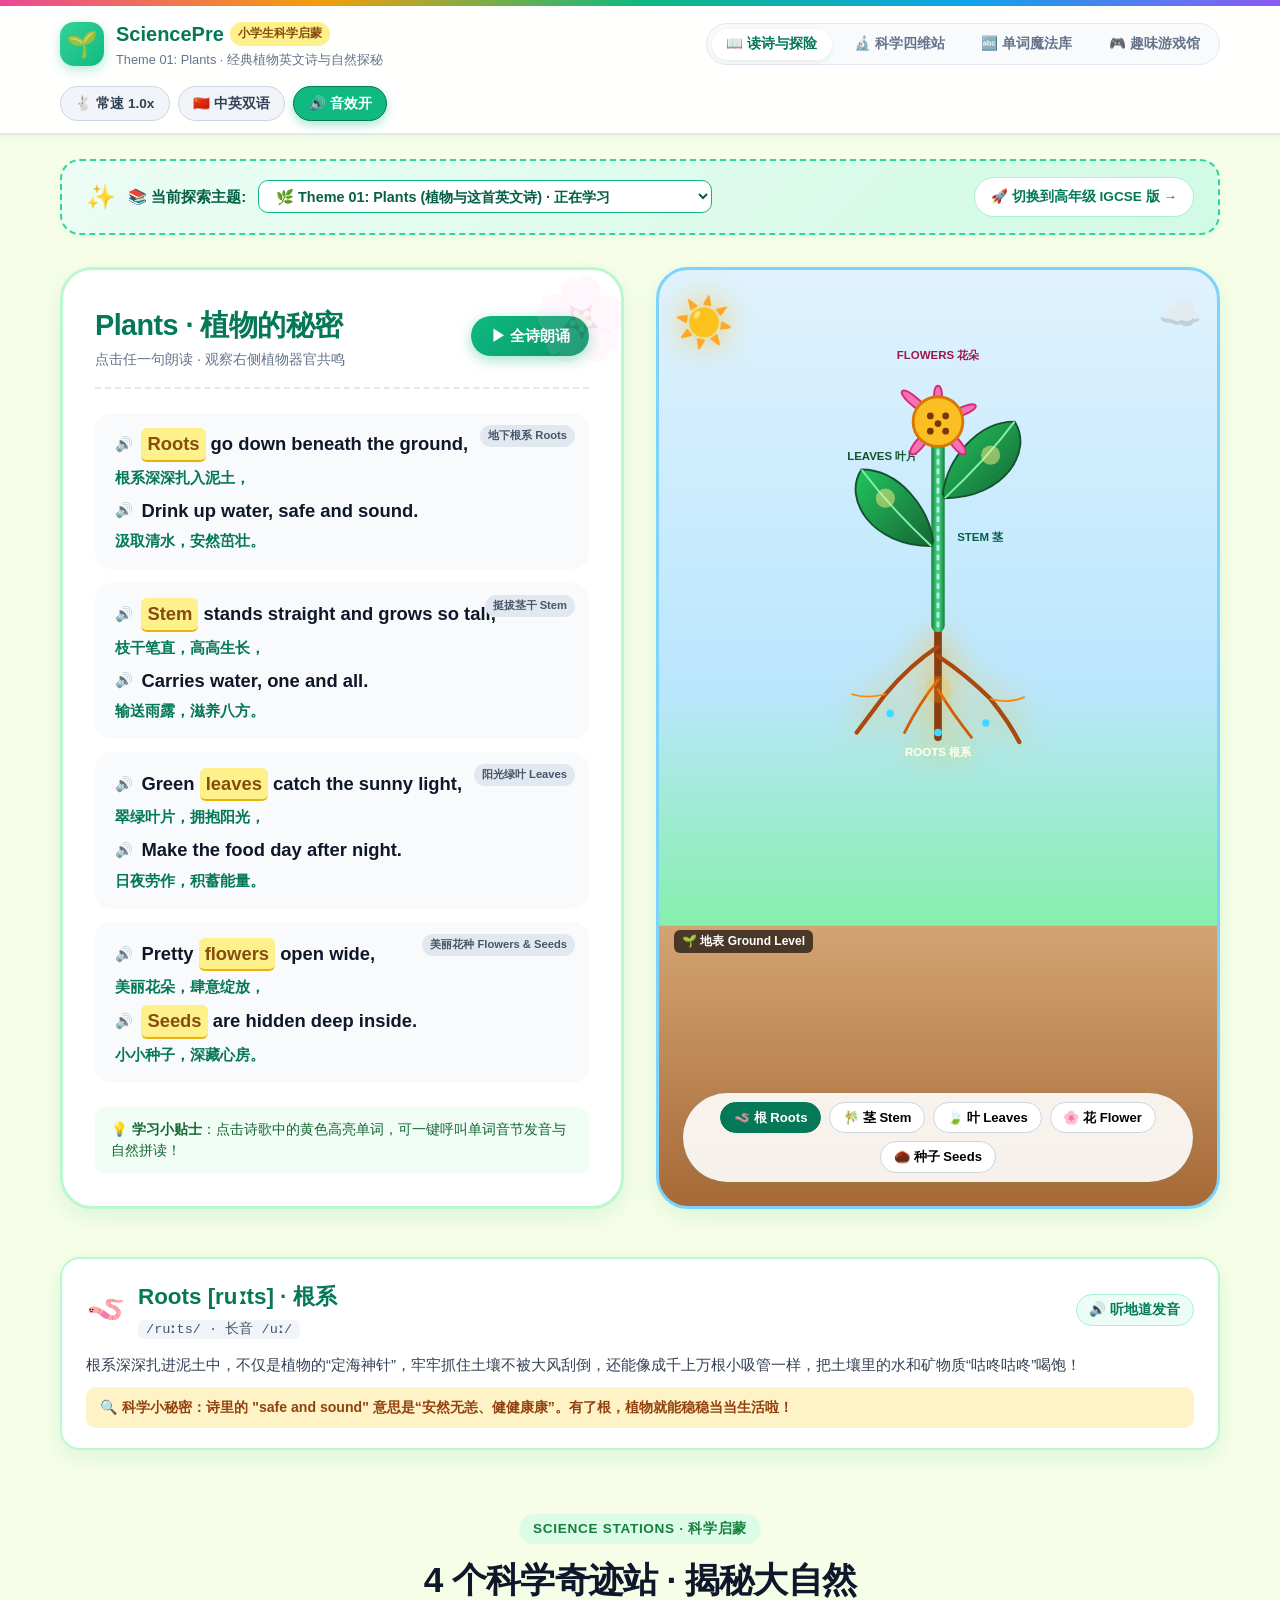
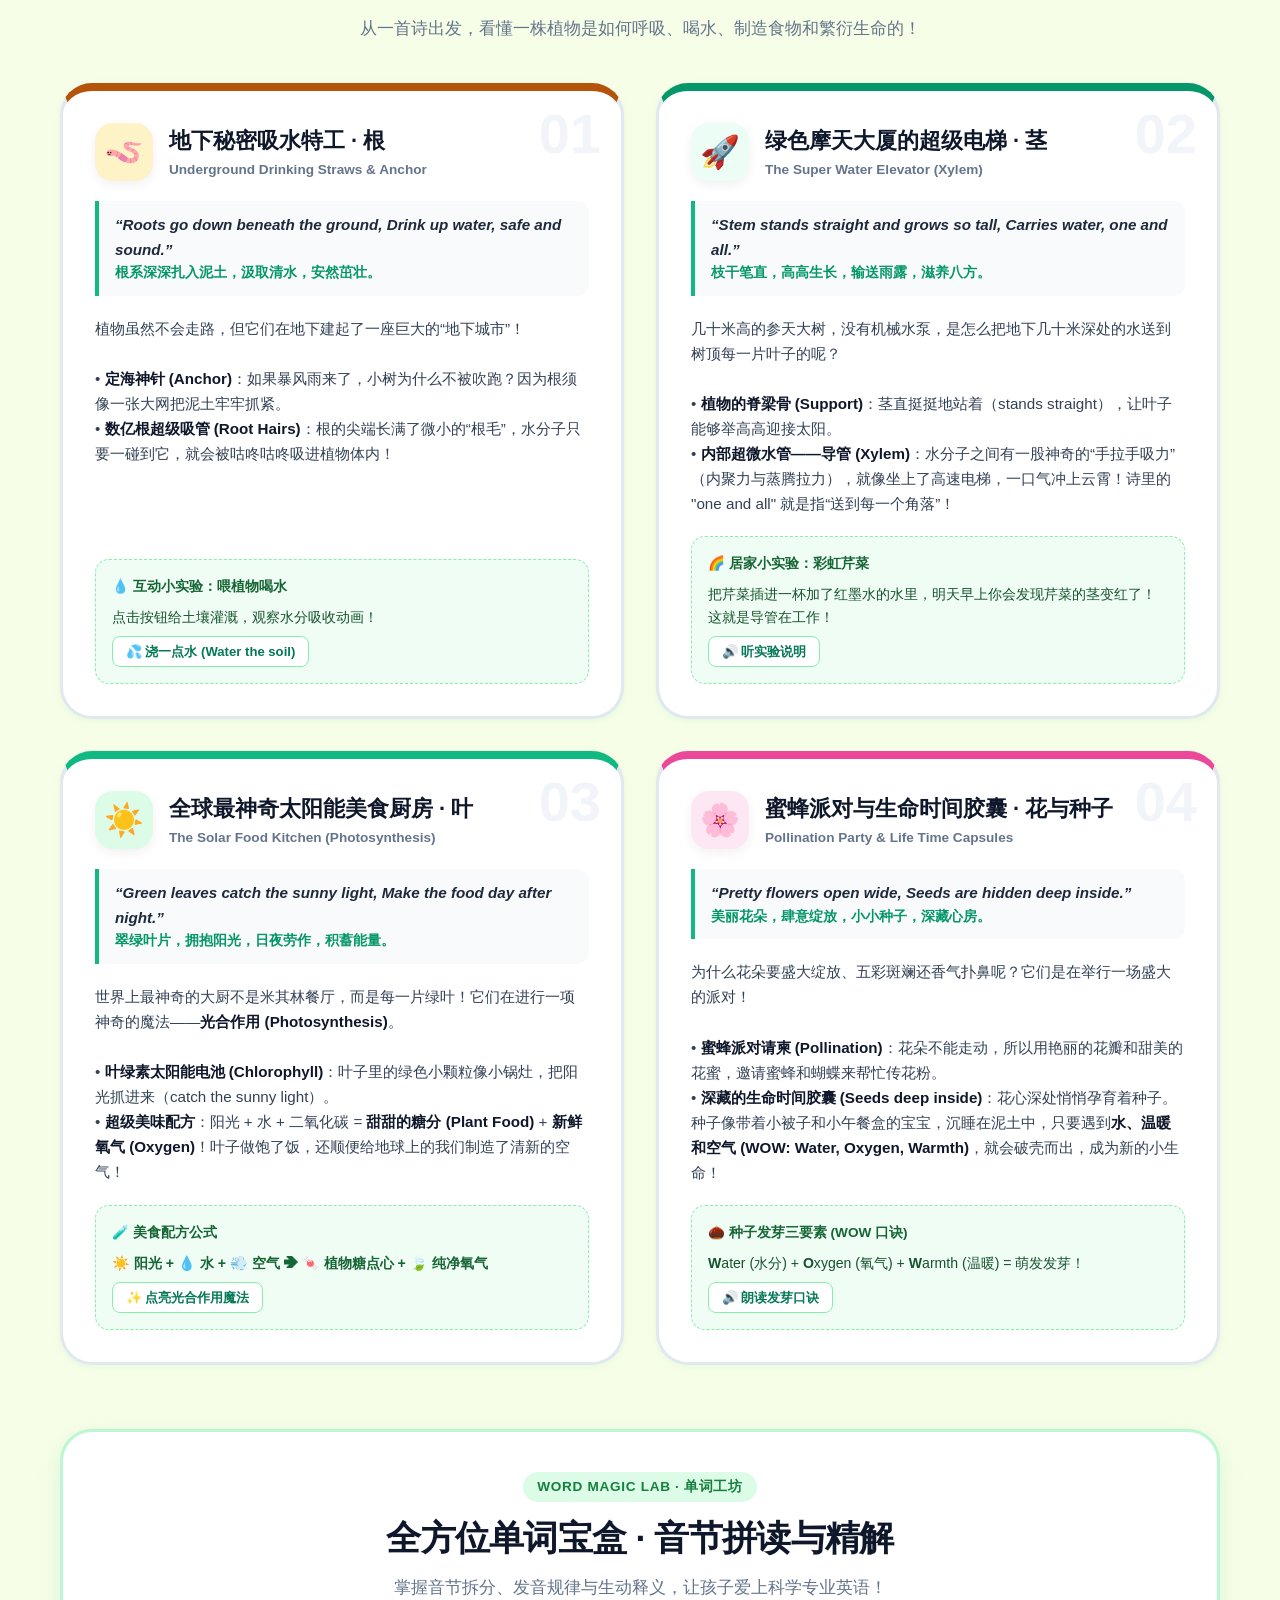
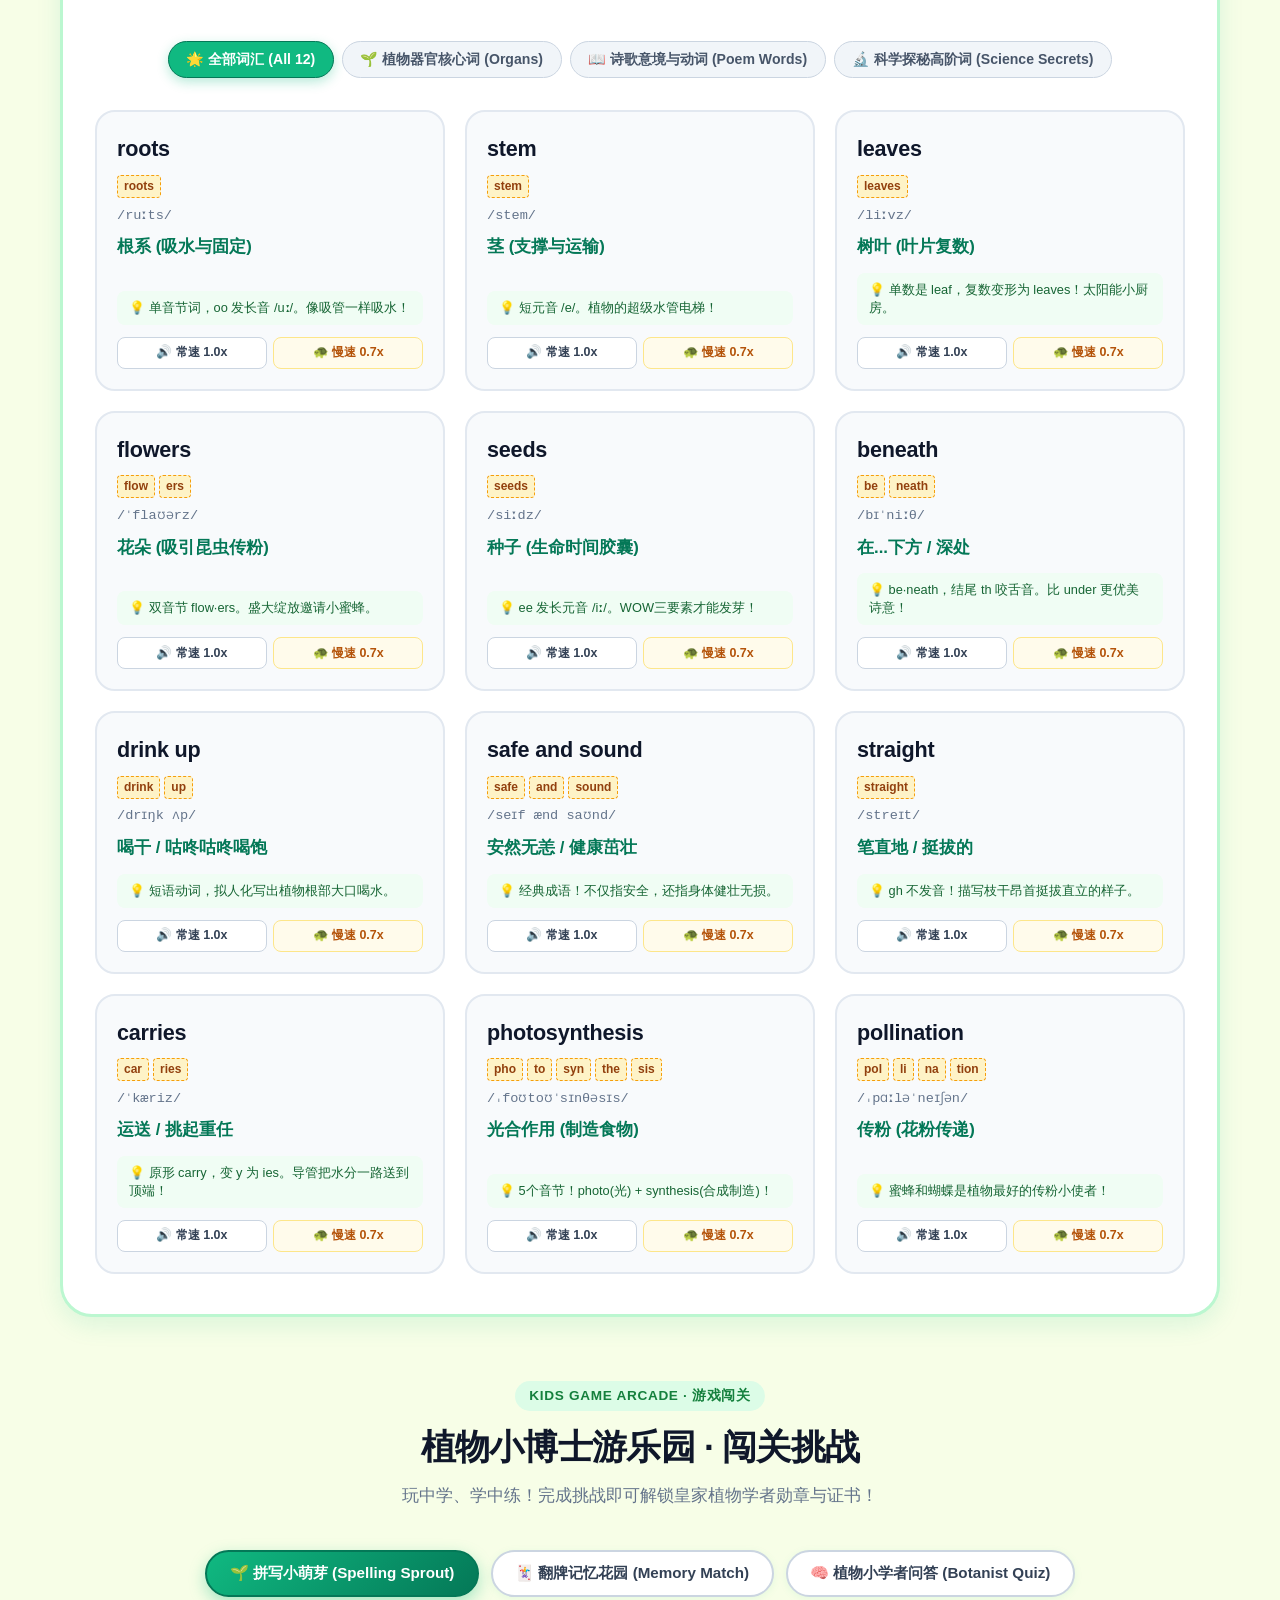
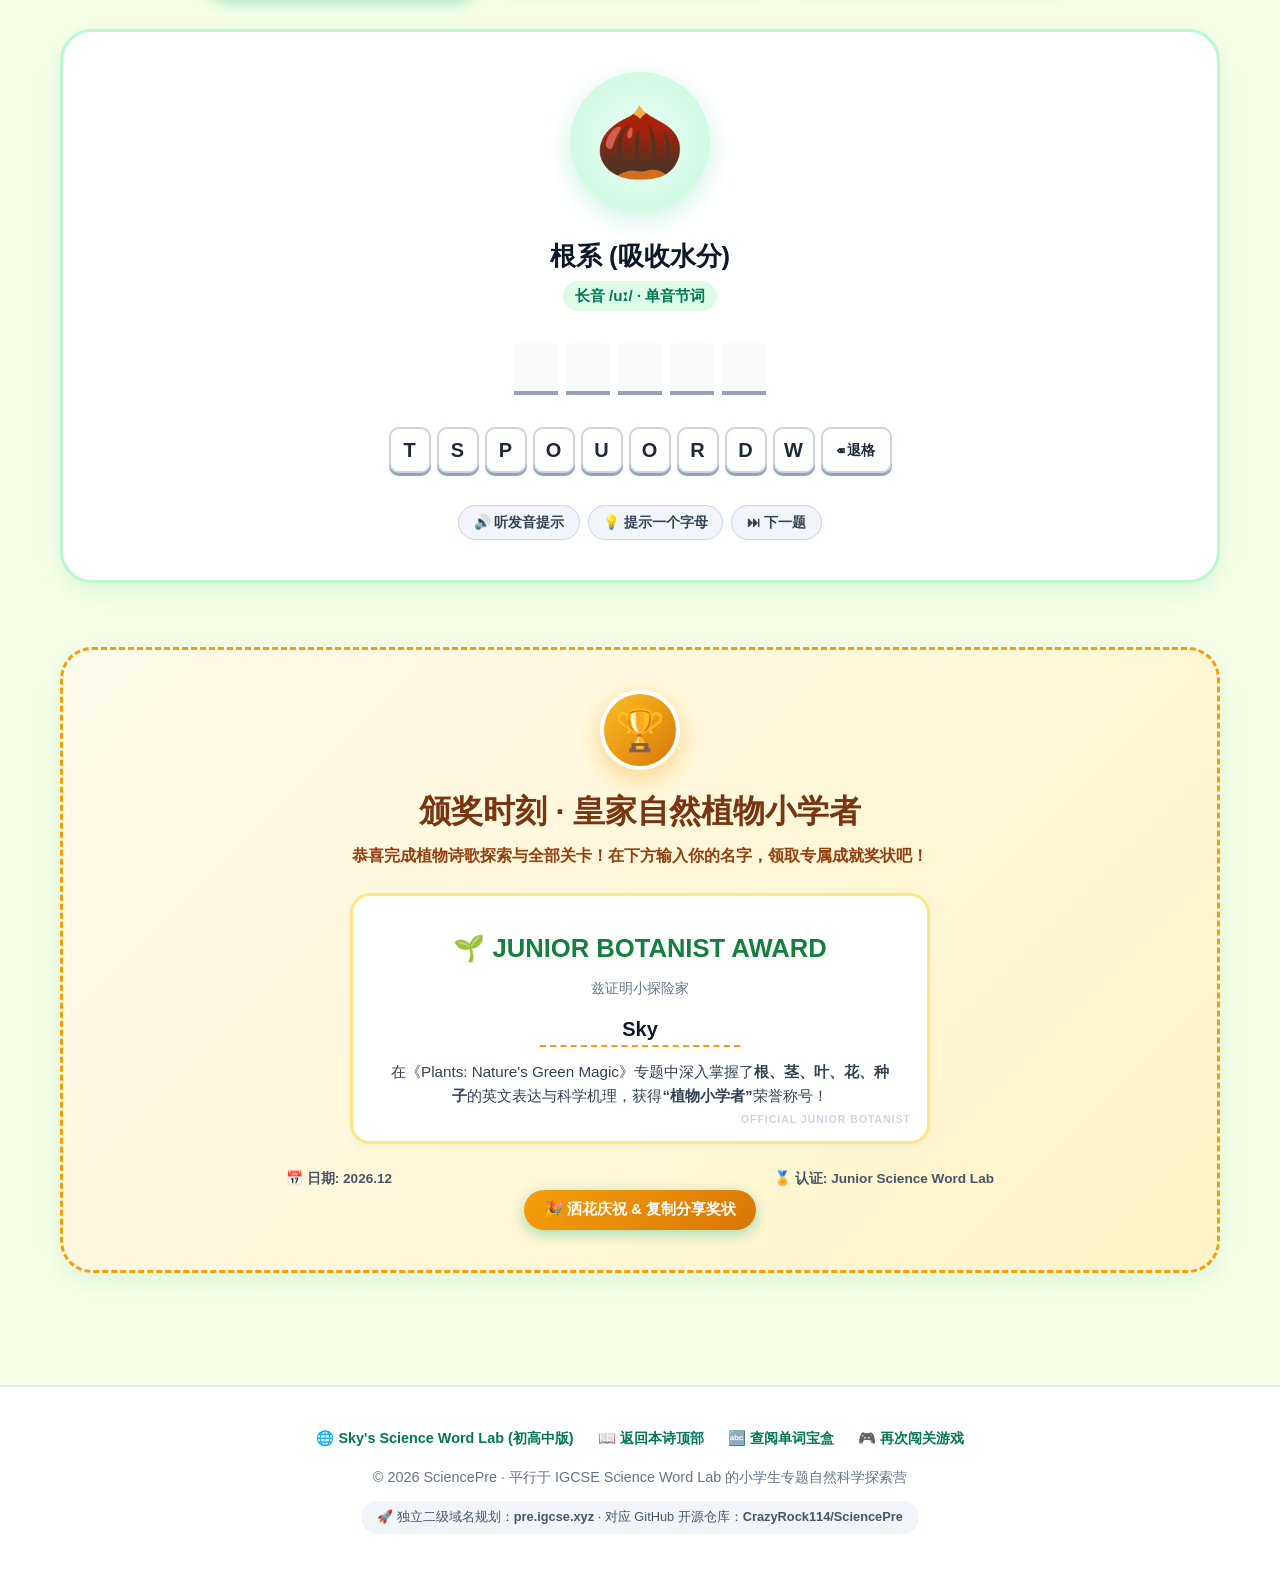
==== commit 77143821: "feat: upgrade to SciencePre architecture with pre.igcse.xyz domain" ====
--- a/index.html
+++ b/index.html
@@ -3,8 +3,8 @@
 <head>
   <meta charset="UTF-8">
   <meta name="viewport" content="width=device-width, initial-scale=1.0, user-scalable=no">
-  <title>Plants: Nature's Green Magic 🌱 小学生科学英语自然探索营</title>
-  <meta name="description" content="基于经典植物英文诗的小学生科学与英语双语探索站，生动形象、图文并茂、音节拼读、互动实验与趣味游戏！">
+  <title>SciencePre 🌱 小学生自然科学英语探索营 · Theme 01: Plants</title>
+  <meta name="description" content="SciencePre: 基于经典植物英文诗的小学生科学与英语双语探索站，生动形象、图文并茂、音节拼读、互动实验与趣味游戏！">
   <link rel="icon" href="data:image/svg+xml,<svg xmlns=%22http://www.w3.org/2000/svg%22 viewBox=%220 0 100 100%22><text y=%22.9em%22 font-size=%2290%22>🌱</text></svg>">
   <style>
     /* ==========================================================================
@@ -1378,8 +1378,8 @@
       <a href="#home" class="logo-area">
         <div class="logo-badge">🌱</div>
         <div class="logo-text">
-          <h1>Junior Nature Lab <span class="badge-sub">小学生自然探索</span></h1>
-          <p>Plants: Nature's Green Magic · 植物与英文诗专题篇</p>
+          <h1>SciencePre <span class="badge-sub">小学生科学启蒙</span></h1>
+          <p>Theme 01: Plants · 经典植物英文诗与自然探秘</p>
         </div>
       </a>
 
@@ -1408,13 +1408,18 @@
 
   <main class="container">
 
-    <!-- 顶部横幅：系列专题与中学生版本互通指引 -->
+    <!-- 顶部横幅：主题选择器与进阶版互通指引 -->
     <div class="announcement-banner">
-      <div class="announcement-text">
+      <div class="announcement-text" style="flex:1;">
         <span class="sparkle">✨</span>
-        <div>
-          <strong>欢迎来到小学生双语科学探索世界！</strong> 
-          这是面向小学阶段的自然英语专栏。已规划系列专题：植物 → 动物 → 天气 → 宇宙！
+        <div style="display:flex; align-items:center; gap:0.75rem; flex-wrap:wrap;">
+          <strong>📚 当前探索主题:</strong>
+          <select id="global-theme-selector" onchange="handleThemeChange(this.value)" style="padding:0.4rem 0.8rem; border-radius:10px; border:1.5px solid #10b981; font-weight:800; font-size:0.9rem; background:white; color:#065f46; cursor:pointer;">
+            <option value="plants" selected>🌿 Theme 01: Plants (植物与这首英文诗) · 正在学习</option>
+            <option value="animals">🐝 Theme 02: Animals & Insects (昆虫与小动物) · 即将上线</option>
+            <option value="weather">💧 Theme 03: Water Cycle & Weather (水循环与天气) · 规划中</option>
+            <option value="solar">🪐 Theme 04: The Solar System (太阳系与行星) · 规划中</option>
+          </select>
         </div>
       </div>
       <a href="https://sky.igcse.xyz" target="_blank" class="portal-link" title="前往高年级 IGCSE 科学单词实验室">
@@ -1922,9 +1927,9 @@
       <a href="#vocab">🔤 查阅单词宝盒</a>
       <a href="#games">🎮 再次闯关游戏</a>
     </div>
-    <p>© 2026 Junior Nature Lab · 平行于 IGCSE Science Word Lab 的小学生专题自然科学探索营</p>
+    <p>© 2026 SciencePre · 平行于 IGCSE Science Word Lab 的小学生专题自然科学探索营</p>
     <div class="domain-note">
-      🚀 独立二级域名规划：<strong>plants.igcse.xyz</strong> · 对应全新独立 GitHub 仓库
+      🚀 独立二级域名规划：<strong>pre.igcse.xyz</strong> · 对应 GitHub 开源仓库：<strong>CrazyRock114/SciencePre</strong>
     </div>
   </footer>
 
@@ -2789,7 +2794,22 @@
       setTimeout(() => p.remove(), 2000);
     }
 
-    // ==================== 10. 页面初始化启动 ====================
+    // ==================== 10. 专题切换逻辑 (未来支持多主题扩展) ====================
+    function handleThemeChange(val) {
+      if (val === 'plants') {
+        scrollToSection('poem-hero');
+      } else {
+        const themeNames = {
+          animals: '🐝 Theme 02: Animals & Insects (昆虫与小动物的微观世界)',
+          weather: '💧 Theme 03: Water Cycle & Weather (神奇天气与小水滴历险记)',
+          solar: '🪐 Theme 04: The Solar System (太阳系与行星星空探秘)'
+        };
+        alert(`🎉 ${themeNames[val] || '新主题'} 正在全力制作中，即将上线！\n今天先让我们彻底掌握植物王国的秘密吧！🌱`);
+        document.getElementById('global-theme-selector').value = 'plants';
+      }
+    }
+
+    // ==================== 11. 页面初始化启动 ====================
     window.addEventListener('DOMContentLoaded', () => {
       renderVocabGrid('all');
       initSproutGame();
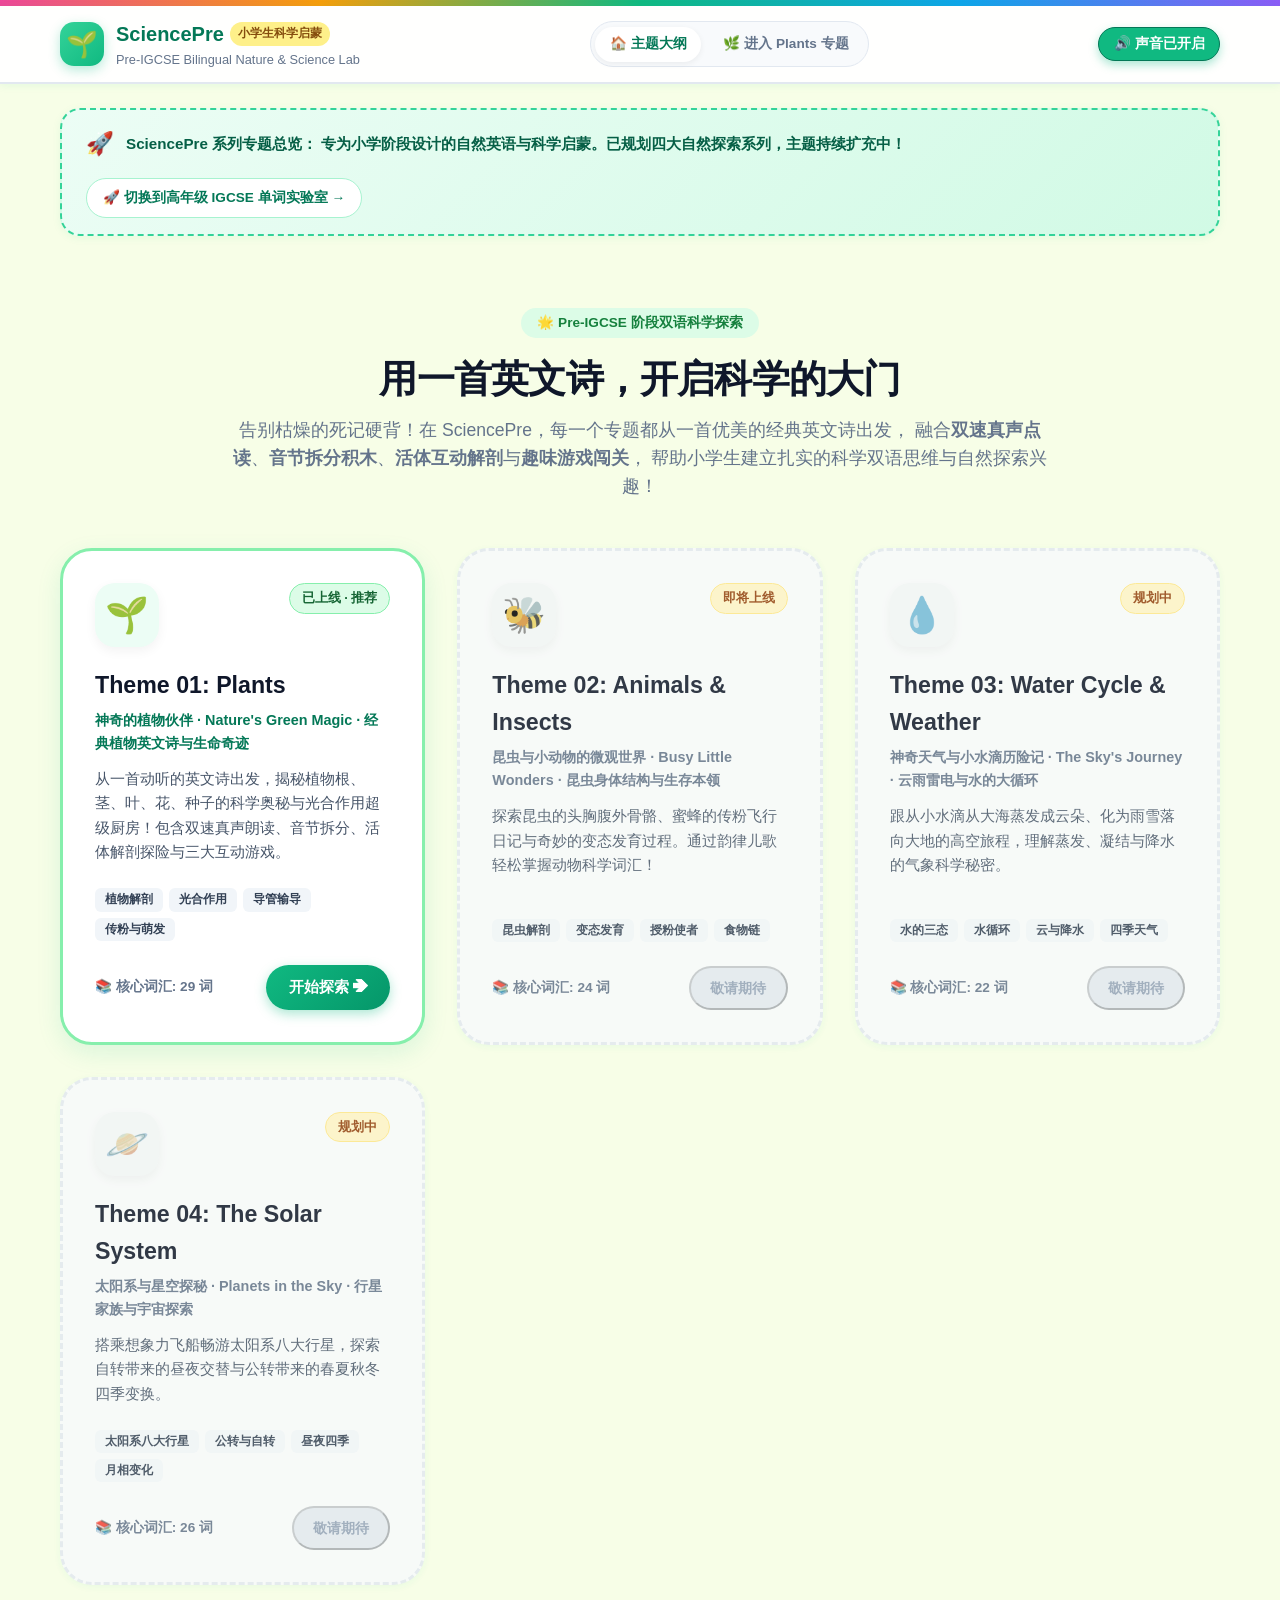
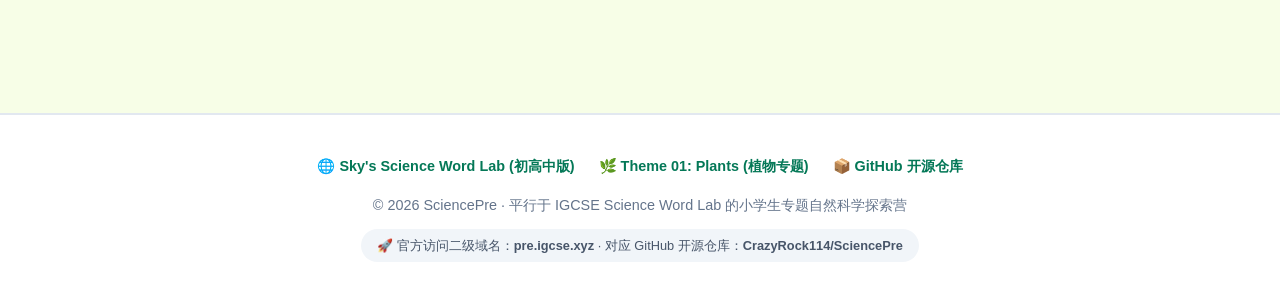
==== commit afe028eb: "feat(v0.2): foundation hardening and theme architecture cleanup" ====
--- a/index.html
+++ b/index.html
@@ -2,1405 +2,39 @@
 <html lang="zh-CN">
 <head>
   <meta charset="UTF-8">
-  <meta name="viewport" content="width=device-width, initial-scale=1.0, user-scalable=no">
-  <title>SciencePre 🌱 小学生自然科学英语探索营 · Theme 01: Plants</title>
-  <meta name="description" content="SciencePre: 基于经典植物英文诗的小学生科学与英语双语探索站，生动形象、图文并茂、音节拼读、互动实验与趣味游戏！">
+  <meta name="viewport" content="width=device-width, initial-scale=1.0">
+  <title>SciencePre 🌱 小学生自然科学英语探索营 · 课程大纲与主题中心</title>
+  <meta name="description" content="SciencePre 是专为小学生打造的自然英语与科学双语启蒙体系。一首英文诗、一个科学专题、沉浸式互动探险与词汇魔法！">
   <link rel="icon" href="data:image/svg+xml,<svg xmlns=%22http://www.w3.org/2000/svg%22 viewBox=%220 0 100 100%22><text y=%22.9em%22 font-size=%2290%22>🌱</text></svg>">
-  <style>
-    /* ==========================================================================
-       主题风格：自然森林、温暖生机、儿童友好、大字号高对比度
-       ========================================================================== */
-    :root {
-      --primary: #10b981;        /* 嫩芽翠绿 */
-      --primary-dark: #047857;   /* 深森林绿 */
-      --primary-light: #d1fae5;  /* 浅薄荷绿 */
-      --secondary: #0ea5e9;      /* 晴空蓝 / 清水蓝 */
-      --secondary-light: #e0f2fe;/* 浅水蓝 */
-      --accent-warm: #f59e0b;    /* 向日葵暖黄 */
-      --accent-warm-light: #fef3c7;
-      --earth: #92400e;          /* 泥土暖棕 */
-      --earth-light: #fef2f2;
-      --flower-pink: #ec4899;    /* 花朵粉 */
-      --flower-pink-light: #fce7f3;
-      --bg: #f7fee7;             /* 极浅春草底色 */
-      --card-bg: #ffffff;
-      --text: #1e293b;
-      --text-muted: #64748b;
-      --success: #16a34a;
-      --danger: #ef4444;
-      --shadow-sm: 0 2px 8px rgba(16, 185, 129, 0.08);
-      --shadow-md: 0 8px 24px rgba(16, 185, 129, 0.12);
-      --shadow-lg: 0 16px 36px rgba(16, 185, 129, 0.18);
-      --radius-sm: 12px;
-      --radius-md: 20px;
-      --radius-lg: 32px;
-    }
-
-    * { box-sizing: border-box; margin: 0; padding: 0; }
-    html, body {
-      font-family: -apple-system, BlinkMacSystemFont, "Segoe UI", "PingFang SC", "Comic Sans MS", "Chalkboard SE", "Microsoft YaHei", sans-serif;
-      background: var(--bg);
-      color: var(--text);
-      line-height: 1.6;
-      -webkit-font-smoothing: antialiased;
-      overflow-x: hidden;
-    }
-
-    /* 顶部彩虹装饰条 */
-    .rainbow-bar {
-      height: 6px;
-      background: linear-gradient(90deg, #ec4899, #f59e0b, #10b981, #0ea5e9, #8b5cf6);
-      width: 100%;
-    }
-
-    /* ==================== 顶部导航 ==================== */
-    header {
-      background: rgba(255, 255, 255, 0.95);
-      backdrop-filter: blur(12px);
-      border-bottom: 2px solid #e2e8f0;
-      position: sticky;
-      top: 0;
-      z-index: 100;
-      box-shadow: var(--shadow-sm);
-    }
-    .nav-container {
-      max-width: 1200px;
-      margin: 0 auto;
-      padding: 0.75rem 1.25rem;
-      display: flex;
-      align-items: center;
-      justify-content: space-between;
-      gap: 1rem;
-      flex-wrap: wrap;
-    }
-    .logo-area {
-      display: flex;
-      align-items: center;
-      gap: 0.75rem;
-      text-decoration: none;
-      color: var(--text);
-    }
-    .logo-badge {
-      width: 44px;
-      height: 44px;
-      background: linear-gradient(135deg, #34d399, #10b981);
-      border-radius: 14px;
-      display: flex;
-      align-items: center;
-      justify-content: center;
-      font-size: 1.6rem;
-      box-shadow: 0 4px 12px rgba(16, 185, 129, 0.3);
-      animation: gentle-bounce 3s infinite;
-    }
-    @keyframes gentle-bounce {
-      0%, 100% { transform: translateY(0); }
-      50% { transform: translateY(-4px); }
-    }
-    .logo-text h1 {
-      font-size: 1.25rem;
-      font-weight: 800;
-      color: var(--primary-dark);
-      display: flex;
-      align-items: center;
-      gap: 0.4rem;
-    }
-    .logo-text .badge-sub {
-      background: #fef08a;
-      color: #854d0e;
-      font-size: 0.75rem;
-      padding: 2px 8px;
-      border-radius: 999px;
-      font-weight: 700;
-    }
-    .logo-text p {
-      font-size: 0.8rem;
-      color: var(--text-muted);
-    }
-
-    /* 工具栏按钮组 */
-    .nav-tools {
-      display: flex;
-      align-items: center;
-      gap: 0.5rem;
-      flex-wrap: wrap;
-    }
-    .pill-btn {
-      background: #f1f5f9;
-      border: 1.5px solid #cbd5e1;
-      padding: 0.45rem 0.9rem;
-      border-radius: 999px;
-      font-size: 0.85rem;
-      font-weight: 700;
-      color: #334155;
-      cursor: pointer;
-      display: flex;
-      align-items: center;
-      gap: 0.35rem;
-      transition: all 0.2s cubic-bezier(0.4, 0, 0.2, 1);
-      user-select: none;
-    }
-    .pill-btn:hover {
-      background: #e2e8f0;
-      transform: translateY(-1px);
-    }
-    .pill-btn.active {
-      background: var(--primary);
-      border-color: var(--primary-dark);
-      color: white;
-      box-shadow: 0 4px 10px rgba(16, 185, 129, 0.35);
-    }
-    .pill-btn.gold {
-      background: linear-gradient(135deg, #fef08a, #fde047);
-      border-color: #eab308;
-      color: #713f12;
-    }
-    .pill-btn.gold:hover {
-      background: linear-gradient(135deg, #fde047, #facc15);
-    }
-
-    /* ==================== 顶部 Tab 切换 ==================== */
-    .nav-tabs {
-      display: flex;
-      gap: 0.5rem;
-      background: #f8fafc;
-      padding: 0.3rem;
-      border-radius: 999px;
-      border: 1.5px solid #e2e8f0;
-    }
-    .nav-tabs button {
-      background: transparent;
-      border: none;
-      padding: 0.4rem 0.9rem;
-      border-radius: 999px;
-      font-size: 0.85rem;
-      font-weight: 700;
-      color: var(--text-muted);
-      cursor: pointer;
-      transition: all 0.2s;
-    }
-    .nav-tabs button.active {
-      background: white;
-      color: var(--primary-dark);
-      box-shadow: 0 2px 6px rgba(0,0,0,0.06);
-    }
-
-    /* ==================== 容器通用 ==================== */
-    .container {
-      max-width: 1200px;
-      margin: 0 auto;
-      padding: 1.5rem 1.25rem 4rem;
-    }
-
-    /* 醒目的横幅通知 */
-    .announcement-banner {
-      background: linear-gradient(135deg, #ecfdf5 0%, #d1fae5 100%);
-      border: 2px dashed #34d399;
-      border-radius: var(--radius-md);
-      padding: 1rem 1.5rem;
-      margin-bottom: 2rem;
-      display: flex;
-      align-items: center;
-      justify-content: space-between;
-      gap: 1rem;
-      box-shadow: var(--shadow-sm);
-    }
-    .announcement-text {
-      display: flex;
-      align-items: center;
-      gap: 0.75rem;
-      font-size: 0.95rem;
-      font-weight: 600;
-      color: #065f46;
-    }
-    .announcement-text .sparkle {
-      font-size: 1.5rem;
-      animation: rotate-sparkle 6s linear infinite;
-    }
-    @keyframes rotate-sparkle {
-      from { transform: rotate(0deg); }
-      to { transform: rotate(360deg); }
-    }
-    .portal-link {
-      background: white;
-      color: #047857;
-      text-decoration: none;
-      font-size: 0.85rem;
-      font-weight: 700;
-      padding: 0.5rem 1rem;
-      border-radius: 999px;
-      border: 1.5px solid #a7f3d0;
-      display: inline-flex;
-      align-items: center;
-      gap: 0.3rem;
-      transition: all 0.2s;
-      white-space: nowrap;
-    }
-    .portal-link:hover {
-      background: #047857;
-      color: white;
-      transform: scale(1.03);
-    }
-
-    /* ==========================================================================
-       HERO 区：左侧诗歌剧场 + 右侧植物解剖探险 (互动画布)
-       ========================================================================== */
-    .hero-stage {
-      display: grid;
-      grid-template-columns: 1fr 1fr;
-      gap: 2rem;
-      margin-bottom: 3rem;
-    }
-    @media (max-width: 900px) {
-      .hero-stage {
-        grid-template-columns: 1fr;
-      }
-    }
-
-    /* 诗歌剧场卡片 */
-    .poem-theater-card {
-      background: var(--card-bg);
-      border-radius: var(--radius-lg);
-      padding: 2rem;
-      border: 3px solid #bbf7d0;
-      box-shadow: var(--shadow-md);
-      position: relative;
-      overflow: hidden;
-      display: flex;
-      flex-direction: column;
-      justify-content: space-between;
-    }
-    .poem-theater-card::before {
-      content: "🌸";
-      position: absolute;
-      top: -15px;
-      right: -10px;
-      font-size: 5rem;
-      opacity: 0.12;
-      pointer-events: none;
-    }
-    .poem-header {
-      margin-bottom: 1.5rem;
-      display: flex;
-      align-items: center;
-      justify-content: space-between;
-      border-bottom: 2px dashed #e2e8f0;
-      padding-bottom: 1rem;
-    }
-    .poem-title-box h2 {
-      font-size: 1.8rem;
-      font-weight: 900;
-      color: var(--primary-dark);
-      letter-spacing: -0.02em;
-    }
-    .poem-title-box p {
-      color: var(--text-muted);
-      font-size: 0.9rem;
-      font-weight: 500;
-    }
-    .poem-actions {
-      display: flex;
-      gap: 0.5rem;
-    }
-    .play-all-btn {
-      background: linear-gradient(135deg, #10b981, #059669);
-      color: white;
-      border: none;
-      padding: 0.6rem 1.2rem;
-      border-radius: 999px;
-      font-size: 0.95rem;
-      font-weight: 700;
-      cursor: pointer;
-      display: flex;
-      align-items: center;
-      gap: 0.4rem;
-      box-shadow: 0 4px 14px rgba(16, 185, 129, 0.4);
-      transition: all 0.2s cubic-bezier(0.4, 0, 0.2, 1);
-    }
-    .play-all-btn:hover {
-      transform: translateY(-2px);
-      box-shadow: 0 6px 18px rgba(16, 185, 129, 0.5);
-    }
-    .play-all-btn.playing {
-      background: linear-gradient(135deg, #f59e0b, #d97706);
-    }
-
-    /* 诗句列表 */
-    .poem-lines {
-      display: flex;
-      flex-direction: column;
-      gap: 0.85rem;
-      margin-bottom: 1.5rem;
-    }
-    .poem-line-group {
-      background: #f8fafc;
-      border-radius: 16px;
-      padding: 0.85rem 1.15rem;
-      border: 2px solid transparent;
-      cursor: pointer;
-      transition: all 0.25s cubic-bezier(0.4, 0, 0.2, 1);
-      position: relative;
-    }
-    .poem-line-group:hover {
-      background: #ecfdf5;
-      border-color: #6ee7b7;
-      transform: translateX(6px);
-    }
-    .poem-line-group.active {
-      background: #ecfdf5;
-      border-color: var(--primary);
-      box-shadow: 0 4px 16px rgba(16, 185, 129, 0.2);
-      transform: translateX(8px) scale(1.02);
-    }
-    .poem-line-group.karaoke-current {
-      background: #fef3c7;
-      border-color: #f59e0b;
-      box-shadow: 0 0 0 3px rgba(245, 158, 11, 0.3);
-      animation: karaoke-pulse 1.2s infinite alternate;
-    }
-    @keyframes karaoke-pulse {
-      from { transform: scale(1.01); }
-      to { transform: scale(1.03); }
-    }
-    .line-tag {
-      position: absolute;
-      right: 12px;
-      top: 10px;
-      font-size: 0.7rem;
-      font-weight: 700;
-      background: #e2e8f0;
-      color: #475569;
-      padding: 2px 8px;
-      border-radius: 999px;
-    }
-    .poem-line-group.active .line-tag {
-      background: var(--primary);
-      color: white;
-    }
-    .line-en {
-      font-size: 1.15rem;
-      font-weight: 800;
-      color: #0f172a;
-      display: flex;
-      align-items: center;
-      gap: 0.5rem;
-      margin-bottom: 0.25rem;
-    }
-    .line-speaker {
-      font-size: 0.9rem;
-      opacity: 0.7;
-      transition: transform 0.2s;
-    }
-    .poem-line-group:hover .line-speaker {
-      opacity: 1;
-      transform: scale(1.2);
-    }
-    .line-zh {
-      font-size: 0.95rem;
-      color: #047857;
-      font-weight: 600;
-    }
-    .line-zh.hidden-zh {
-      display: none;
-    }
-    .keyword-badge {
-      display: inline-block;
-      background: #fef08a;
-      color: #854d0e;
-      border-radius: 6px;
-      padding: 1px 6px;
-      font-weight: 800;
-      border-bottom: 2px solid #eab308;
-      cursor: pointer;
-    }
-    .keyword-badge:hover {
-      background: #fde047;
-    }
-
-    /* 诗歌脚部小贴士 */
-    .poem-footer-hint {
-      background: #f0fdf4;
-      border-radius: 12px;
-      padding: 0.75rem 1rem;
-      font-size: 0.85rem;
-      color: #166534;
-      display: flex;
-      align-items: center;
-      gap: 0.5rem;
-    }
-
-    /* ==========================================================================
-       右侧：植物互动探险画布 (Living Plant Anatomy Interactive)
-       ========================================================================== */
-    .plant-canvas-card {
-      background: linear-gradient(180deg, #e0f2fe 0%, #bae6fd 45%, #86efac 70%, #d4a373 70.1%, #a66a38 100%);
-      border-radius: var(--radius-lg);
-      padding: 1.5rem;
-      border: 3px solid #7dd3fc;
-      box-shadow: var(--shadow-md);
-      position: relative;
-      display: flex;
-      flex-direction: column;
-      align-items: center;
-      justify-content: space-between;
-      min-height: 540px;
-      overflow: hidden;
-    }
-    /* 天空背景云彩与太阳 */
-    .sky-elements {
-      position: absolute;
-      top: 15px;
-      left: 15px;
-      right: 15px;
-      display: flex;
-      justify-content: space-between;
-      pointer-events: none;
-    }
-    .sun-icon {
-      font-size: 3rem;
-      animation: spin-sun 20s linear infinite;
-      cursor: pointer;
-      pointer-events: auto;
-      filter: drop-shadow(0 0 16px rgba(251, 191, 36, 0.8));
-    }
-    @keyframes spin-sun {
-      from { transform: rotate(0deg); }
-      to { transform: rotate(360deg); }
-    }
-    .cloud-icon {
-      font-size: 2.2rem;
-      opacity: 0.85;
-      animation: float-cloud 8s ease-in-out infinite alternate;
-    }
-    @keyframes float-cloud {
-      0% { transform: translateX(0); }
-      100% { transform: translateX(30px); }
-    }
-
-    /* 植物 SVG 主体容器 */
-    .plant-svg-wrapper {
-      position: relative;
-      width: 100%;
-      height: 440px;
-      display: flex;
-      align-items: center;
-      justify-content: center;
-      margin-top: 2rem;
-    }
-    .plant-svg-wrapper svg {
-      width: 100%;
-      height: 100%;
-      overflow: visible;
-    }
-
-    /* 部位热点可交互按钮与标签 */
-    .hotspot {
-      cursor: pointer;
-      transition: all 0.3s cubic-bezier(0.34, 1.56, 0.64, 1);
-    }
-    .hotspot:hover {
-      filter: brightness(1.2) drop-shadow(0 0 12px rgba(255,255,255,0.9));
-      transform: scale(1.05);
-      transform-origin: center;
-    }
-    .hotspot.active-part {
-      filter: drop-shadow(0 0 16px #f59e0b) brightness(1.15);
-      animation: hotspot-glow 1.5s infinite alternate;
-    }
-    @keyframes hotspot-glow {
-      from { stroke-width: 3; }
-      to { stroke-width: 7; }
-    }
-
-    /* 地面分割线指示 */
-    .ground-label {
-      position: absolute;
-      bottom: 27%;
-      left: 15px;
-      background: rgba(0, 0, 0, 0.65);
-      color: white;
-      font-size: 0.75rem;
-      font-weight: 700;
-      padding: 2px 8px;
-      border-radius: 6px;
-      pointer-events: none;
-    }
-
-    /* 底部器官快速点击器 */
-    .anatomy-nav {
-      position: relative;
-      z-index: 5;
-      display: flex;
-      gap: 0.5rem;
-      flex-wrap: wrap;
-      justify-content: center;
-      width: 100%;
-      background: rgba(255, 255, 255, 0.9);
-      padding: 0.6rem;
-      border-radius: 999px;
-      backdrop-filter: blur(8px);
-      box-shadow: var(--shadow-sm);
-    }
-    .organ-btn {
-      background: white;
-      border: 1.5px solid #cbd5e1;
-      padding: 0.35rem 0.8rem;
-      border-radius: 999px;
-      font-size: 0.82rem;
-      font-weight: 800;
-      cursor: pointer;
-      display: flex;
-      align-items: center;
-      gap: 0.3rem;
-      transition: all 0.2s;
-    }
-    .organ-btn:hover {
-      transform: translateY(-2px);
-      border-color: var(--primary);
-      background: #f0fdf4;
-    }
-    .organ-btn.active {
-      background: var(--primary-dark);
-      color: white;
-      border-color: var(--primary-dark);
-    }
-
-    /* ==========================================================================
-       弹出器官特工卡片 (Modal / Drawer / Highlight Box)
-       ========================================================================== */
-    .organ-inspect-panel {
-      background: white;
-      border-radius: var(--radius-md);
-      padding: 1.25rem 1.5rem;
-      margin-top: 1rem;
-      border: 2px solid #bbf7d0;
-      box-shadow: var(--shadow-md);
-      display: none;
-      animation: slide-up 0.3s cubic-bezier(0.16, 1, 0.3, 1);
-    }
-    .organ-inspect-panel.visible {
-      display: block;
-    }
-    @keyframes slide-up {
-      from { opacity: 0; transform: translateY(12px); }
-      to { opacity: 1; transform: translateY(0); }
-    }
-    .inspect-top {
-      display: flex;
-      align-items: center;
-      justify-content: space-between;
-      margin-bottom: 0.75rem;
-    }
-    .inspect-title {
-      display: flex;
-      align-items: center;
-      gap: 0.75rem;
-    }
-    .inspect-title .icon {
-      font-size: 2rem;
-    }
-    .inspect-title h3 {
-      font-size: 1.4rem;
-      font-weight: 900;
-      color: var(--primary-dark);
-    }
-    .inspect-title .phonetic-badge {
-      font-family: monospace;
-      background: #f1f5f9;
-      color: #475569;
-      font-size: 0.85rem;
-      padding: 2px 8px;
-      border-radius: 6px;
-    }
-    .inspect-audio-btn {
-      background: #ecfdf5;
-      border: 1.5px solid #a7f3d0;
-      color: #047857;
-      font-weight: 700;
-      padding: 0.4rem 0.8rem;
-      border-radius: 999px;
-      cursor: pointer;
-      display: flex;
-      align-items: center;
-      gap: 0.3rem;
-      font-size: 0.85rem;
-    }
-    .inspect-body {
-      font-size: 0.95rem;
-      color: #334155;
-      line-height: 1.6;
-    }
-    .inspect-secret {
-      margin-top: 0.6rem;
-      padding: 0.6rem 0.9rem;
-      background: #fef3c7;
-      border-radius: 10px;
-      font-size: 0.88rem;
-      color: #92400e;
-      font-weight: 600;
-      display: flex;
-      align-items: center;
-      gap: 0.5rem;
-    }
-
-    /* ==========================================================================
-       SECTION 1: 4 大深度浅出科学探索站 (The 4 Science Wonder Stations)
-       ========================================================================== */
-    .section-title-wrap {
-      text-align: center;
-      margin-bottom: 2.5rem;
-    }
-    .section-tag {
-      display: inline-block;
-      background: #dcfce7;
-      color: #15803d;
-      font-weight: 800;
-      font-size: 0.85rem;
-      padding: 4px 14px;
-      border-radius: 999px;
-      margin-bottom: 0.5rem;
-      text-transform: uppercase;
-      letter-spacing: 0.05em;
-    }
-    .section-title {
-      font-size: 2.2rem;
-      font-weight: 900;
-      color: #0f172a;
-      letter-spacing: -0.02em;
-    }
-    .section-subtitle {
-      color: var(--text-muted);
-      font-size: 1.05rem;
-      max-width: 700px;
-      margin: 0.5rem auto 0;
-    }
-
-    .stations-grid {
-      display: grid;
-      grid-template-columns: repeat(2, 1fr);
-      gap: 2rem;
-      margin-bottom: 4rem;
-    }
-    @media (max-width: 850px) {
-      .stations-grid {
-        grid-template-columns: 1fr;
-      }
-    }
-
-    .station-card {
-      background: white;
-      border-radius: var(--radius-lg);
-      padding: 2rem;
-      border: 3px solid #e2e8f0;
-      box-shadow: var(--shadow-sm);
-      transition: all 0.3s cubic-bezier(0.4, 0, 0.2, 1);
-      display: flex;
-      flex-direction: column;
-      position: relative;
-      overflow: hidden;
-    }
-    .station-card:hover {
-      transform: translateY(-6px);
-      box-shadow: var(--shadow-lg);
-      border-color: #86efac;
-    }
-    .station-card.s-roots { border-top: 8px solid #b45309; }
-    .station-card.s-stem { border-top: 8px solid #059669; }
-    .station-card.s-leaves { border-top: 8px solid #10b981; }
-    .station-card.s-flowers { border-top: 8px solid #ec4899; }
-
-    .station-number {
-      position: absolute;
-      top: 15px;
-      right: 20px;
-      font-size: 3.5rem;
-      font-weight: 900;
-      color: #f1f5f9;
-      line-height: 1;
-      user-select: none;
-    }
-    .station-header {
-      display: flex;
-      align-items: center;
-      gap: 1rem;
-      margin-bottom: 1.25rem;
-      position: relative;
-      z-index: 2;
-    }
-    .station-icon-wrap {
-      width: 58px;
-      height: 58px;
-      border-radius: 18px;
-      display: flex;
-      align-items: center;
-      justify-content: center;
-      font-size: 2rem;
-      box-shadow: 0 4px 12px rgba(0,0,0,0.06);
-    }
-    .s-roots .station-icon-wrap { background: #fef3c7; color: #b45309; }
-    .s-stem .station-icon-wrap { background: #ecfdf5; color: #059669; }
-    .s-leaves .station-icon-wrap { background: #dcfce7; color: #10b981; }
-    .s-flowers .station-icon-wrap { background: #fce7f3; color: #ec4899; }
-
-    .station-title h3 {
-      font-size: 1.35rem;
-      font-weight: 800;
-      color: #0f172a;
-    }
-    .station-title p {
-      font-size: 0.85rem;
-      color: var(--text-muted);
-      font-weight: 600;
-    }
-
-    .station-poem-quote {
-      background: #f8fafc;
-      border-left: 4px solid var(--primary);
-      padding: 0.75rem 1rem;
-      border-radius: 0 12px 12px 0;
-      margin-bottom: 1.25rem;
-      font-size: 0.95rem;
-    }
-    .station-poem-quote .quote-en {
-      font-weight: 800;
-      color: #1e293b;
-      font-style: italic;
-    }
-    .station-poem-quote .quote-zh {
-      font-size: 0.85rem;
-      color: #059669;
-      font-weight: 600;
-    }
-
-    .station-content {
-      font-size: 0.95rem;
-      color: #334155;
-      line-height: 1.65;
-      margin-bottom: 1.25rem;
-      flex: 1;
-    }
-    .station-content strong {
-      color: #0f172a;
-    }
-
-    /* 站内趣味微互动按钮/实验卡 */
-    .station-interactive {
-      background: #f0fdf4;
-      border: 1.5px dashed #86efac;
-      border-radius: 14px;
-      padding: 1rem;
-      margin-top: auto;
-    }
-    .interactive-title {
-      font-size: 0.85rem;
-      font-weight: 800;
-      color: #166534;
-      display: flex;
-      align-items: center;
-      gap: 0.4rem;
-      margin-bottom: 0.5rem;
-    }
-    .interactive-body {
-      font-size: 0.88rem;
-      color: #14532d;
-    }
-    .interactive-btn {
-      background: white;
-      border: 1.5px solid #86efac;
-      color: #047857;
-      font-weight: 700;
-      font-size: 0.82rem;
-      padding: 0.35rem 0.8rem;
-      border-radius: 8px;
-      cursor: pointer;
-      margin-top: 0.5rem;
-      display: inline-flex;
-      align-items: center;
-      gap: 0.3rem;
-      transition: all 0.2s;
-    }
-    .interactive-btn:hover {
-      background: #047857;
-      color: white;
-      border-color: #047857;
-    }
-
-    /* ==========================================================================
-       SECTION 2: 超强单词魔法工坊 (Word Magic Lab with Phonics & Syllables)
-       ========================================================================== */
-    .vocab-section {
-      background: white;
-      border-radius: var(--radius-lg);
-      padding: 2.5rem 2rem;
-      border: 3px solid #bbf7d0;
-      box-shadow: var(--shadow-md);
-      margin-bottom: 4rem;
-    }
-    .vocab-filter-bar {
-      display: flex;
-      justify-content: center;
-      gap: 0.5rem;
-      margin-bottom: 2rem;
-      flex-wrap: wrap;
-    }
-    .filter-btn {
-      background: #f1f5f9;
-      border: 1.5px solid #cbd5e1;
-      padding: 0.5rem 1.1rem;
-      border-radius: 999px;
-      font-size: 0.88rem;
-      font-weight: 700;
-      color: #475569;
-      cursor: pointer;
-      transition: all 0.2s;
-    }
-    .filter-btn:hover {
-      background: #e2e8f0;
-    }
-    .filter-btn.active {
-      background: var(--primary);
-      border-color: var(--primary-dark);
-      color: white;
-      box-shadow: 0 4px 12px rgba(16, 185, 129, 0.3);
-    }
-
-    .vocab-grid {
-      display: grid;
-      grid-template-columns: repeat(auto-fill, minmax(270px, 1fr));
-      gap: 1.25rem;
-    }
-
-    .word-card {
-      background: #f8fafc;
-      border: 2px solid #e2e8f0;
-      border-radius: var(--radius-md);
-      padding: 1.25rem;
-      transition: all 0.25s cubic-bezier(0.4, 0, 0.2, 1);
-      display: flex;
-      flex-direction: column;
-      position: relative;
-    }
-    .word-card:hover {
-      background: white;
-      border-color: #34d399;
-      transform: translateY(-4px);
-      box-shadow: var(--shadow-md);
-    }
-    .word-card-top {
-      display: flex;
-      align-items: flex-start;
-      justify-content: space-between;
-      margin-bottom: 0.5rem;
-    }
-    .word-en {
-      font-size: 1.35rem;
-      font-weight: 900;
-      color: #0f172a;
-      letter-spacing: -0.01em;
-    }
-    .syllable-chips {
-      display: flex;
-      gap: 4px;
-      margin-bottom: 0.4rem;
-      flex-wrap: wrap;
-    }
-    .syllable-chip {
-      background: #fef3c7;
-      color: #92400e;
-      font-size: 0.75rem;
-      font-weight: 800;
-      padding: 1px 6px;
-      border-radius: 4px;
-      border: 1px dashed #f59e0b;
-    }
-    .word-phonetic {
-      font-family: monospace;
-      color: #64748b;
-      font-size: 0.85rem;
-      margin-bottom: 0.5rem;
-    }
-    .word-zh {
-      font-size: 1.05rem;
-      font-weight: 800;
-      color: #047857;
-      margin-bottom: 0.75rem;
-    }
-    .word-fun-fact {
-      background: #f0fdf4;
-      border-radius: 8px;
-      padding: 0.5rem 0.75rem;
-      font-size: 0.8rem;
-      color: #166534;
-      margin-top: auto;
-      line-height: 1.4;
-    }
-    .word-audio-actions {
-      display: flex;
-      gap: 0.4rem;
-      margin-top: 0.75rem;
-    }
-    .audio-play-btn {
-      flex: 1;
-      background: white;
-      border: 1.5px solid #cbd5e1;
-      padding: 0.4rem 0.6rem;
-      border-radius: 8px;
-      font-size: 0.78rem;
-      font-weight: 700;
-      color: #334155;
-      cursor: pointer;
-      display: flex;
-      align-items: center;
-      justify-content: center;
-      gap: 0.25rem;
-      transition: all 0.2s;
-    }
-    .audio-play-btn:hover {
-      background: #ecfdf5;
-      border-color: #34d399;
-      color: #065f46;
-    }
-    .audio-play-btn.slow-btn {
-      background: #fffbeb;
-      border-color: #fde68a;
-      color: #b45309;
-    }
-    .audio-play-btn.slow-btn:hover {
-      background: #fef3c7;
-      border-color: #f59e0b;
-    }
-
-    /* ==========================================================================
-       SECTION 3: 小学生专属趣味游戏乐园 (Kids Game Arcade)
-       ========================================================================== */
-    .arcade-section {
-      margin-bottom: 4rem;
-    }
-    .arcade-tabs {
-      display: flex;
-      justify-content: center;
-      gap: 0.75rem;
-      margin-bottom: 2rem;
-      flex-wrap: wrap;
-    }
-    .arcade-tab-btn {
-      background: white;
-      border: 2px solid #cbd5e1;
-      padding: 0.7rem 1.4rem;
-      border-radius: 999px;
-      font-size: 0.95rem;
-      font-weight: 800;
-      color: #334155;
-      cursor: pointer;
-      display: flex;
-      align-items: center;
-      gap: 0.5rem;
-      box-shadow: var(--shadow-sm);
-      transition: all 0.25s;
-    }
-    .arcade-tab-btn:hover {
-      transform: translateY(-2px);
-      border-color: var(--primary);
-    }
-    .arcade-tab-btn.active {
-      background: linear-gradient(135deg, #10b981, #047857);
-      border-color: #047857;
-      color: white;
-      box-shadow: 0 6px 16px rgba(16, 185, 129, 0.35);
-    }
-
-    .game-viewport {
-      background: white;
-      border-radius: var(--radius-lg);
-      padding: 2.5rem 2rem;
-      border: 3px solid #bbf7d0;
-      box-shadow: var(--shadow-md);
-      min-height: 480px;
-    }
-
-    /* 游戏 1: 拼写小萌芽 (Spelling Sprout) */
-    .sprout-game-area {
-      display: flex;
-      flex-direction: column;
-      align-items: center;
-      gap: 1.5rem;
-      max-width: 650px;
-      margin: 0 auto;
-    }
-    .sprout-plant-visual {
-      width: 140px;
-      height: 140px;
-      border-radius: 50%;
-      background: radial-gradient(circle, #ecfdf5 0%, #d1fae5 70%, #a7f3d0 100%);
-      display: flex;
-      align-items: center;
-      justify-content: center;
-      font-size: 4.5rem;
-      box-shadow: 0 8px 24px rgba(16, 185, 129, 0.2);
-      transition: all 0.4s cubic-bezier(0.34, 1.56, 0.64, 1);
-    }
-    .sprout-clue {
-      text-align: center;
-    }
-    .sprout-zh {
-      font-size: 1.6rem;
-      font-weight: 900;
-      color: #0f172a;
-      margin-bottom: 0.25rem;
-    }
-    .sprout-syllable-hint {
-      font-size: 0.95rem;
-      color: #047857;
-      font-weight: 700;
-      background: #dcfce7;
-      padding: 3px 12px;
-      border-radius: 999px;
-      display: inline-block;
-    }
-    .sprout-slots {
-      display: flex;
-      gap: 8px;
-      justify-content: center;
-      flex-wrap: wrap;
-      margin: 0.5rem 0;
-    }
-    .letter-slot {
-      width: 44px;
-      height: 52px;
-      border-bottom: 4px solid #94a3b8;
-      background: #f8fafc;
-      border-radius: 8px 8px 0 0;
-      display: flex;
-      align-items: center;
-      justify-content: center;
-      font-size: 1.8rem;
-      font-weight: 900;
-      color: #0f172a;
-      transition: all 0.2s;
-    }
-    .letter-slot.filled {
-      border-bottom-color: var(--primary);
-      background: #ecfdf5;
-      color: var(--primary-dark);
-    }
-    .sprout-keyboard {
-      display: flex;
-      flex-wrap: wrap;
-      gap: 6px;
-      justify-content: center;
-      max-width: 520px;
-    }
-    .key-btn {
-      width: 42px;
-      height: 46px;
-      background: white;
-      border: 2px solid #cbd5e1;
-      border-radius: 10px;
-      font-size: 1.25rem;
-      font-weight: 800;
-      color: #1e293b;
-      cursor: pointer;
-      box-shadow: 0 3px 0 #94a3b8;
-      transition: all 0.15s;
-    }
-    .key-btn:active {
-      transform: translateY(3px);
-      box-shadow: 0 0 0 #94a3b8;
-    }
-    .key-btn:hover {
-      background: #f1f5f9;
-      border-color: #94a3b8;
-    }
-    .key-btn.action-key {
-      width: auto;
-      padding: 0 14px;
-      font-size: 0.9rem;
-    }
-
-    /* 游戏 2: 翻牌记忆花园 (Memory Match) */
-    .memory-game-area {
-      max-width: 680px;
-      margin: 0 auto;
-    }
-    .memory-stats-bar {
-      display: flex;
-      justify-content: space-between;
-      background: #f8fafc;
-      padding: 0.75rem 1.5rem;
-      border-radius: 14px;
-      border: 1.5px solid #e2e8f0;
-      margin-bottom: 1.5rem;
-      font-weight: 700;
-      color: #475569;
-    }
-    .memory-grid {
-      display: grid;
-      grid-template-columns: repeat(4, 1fr);
-      gap: 0.85rem;
-    }
-    @media (max-width: 500px) {
-      .memory-grid {
-        grid-template-columns: repeat(3, 1fr);
-      }
-    }
-    .memory-card {
-      height: 105px;
-      background: #f1f5f9;
-      border: 2.5px solid #cbd5e1;
-      border-radius: 16px;
-      display: flex;
-      align-items: center;
-      justify-content: center;
-      cursor: pointer;
-      font-size: 1.1rem;
-      font-weight: 800;
-      color: #334155;
-      text-align: center;
-      padding: 0.5rem;
-      user-select: none;
-      transition: all 0.3s cubic-bezier(0.4, 0, 0.2, 1);
-      box-shadow: 0 4px 8px rgba(0,0,0,0.04);
-    }
-    .memory-card:hover {
-      transform: translateY(-2px);
-      border-color: var(--primary);
-    }
-    .memory-card.flipped {
-      background: white;
-      border-color: var(--secondary);
-      box-shadow: 0 6px 16px rgba(14, 165, 233, 0.2);
-      transform: rotateY(180deg);
-    }
-    .memory-card.matched {
-      background: #dcfce7;
-      border-color: #22c55e;
-      color: #15803d;
-      cursor: default;
-      animation: match-pop 0.4s ease;
-    }
-    @keyframes match-pop {
-      0% { transform: scale(0.9); }
-      50% { transform: scale(1.08); }
-      100% { transform: scale(1); }
-    }
-
-    /* 游戏 3: 植物小学者问答挑战 (Junior Quiz) */
-    .quiz-game-area {
-      max-width: 650px;
-      margin: 0 auto;
-    }
-    .quiz-progress-bar {
-      height: 8px;
-      background: #e2e8f0;
-      border-radius: 999px;
-      margin-bottom: 1.5rem;
-      overflow: hidden;
-    }
-    .quiz-progress-fill {
-      height: 100%;
-      background: linear-gradient(90deg, #10b981, #0ea5e9);
-      width: 25%;
-      transition: width 0.3s ease;
-    }
-    .quiz-question-card {
-      background: #f8fafc;
-      border-radius: 18px;
-      padding: 1.5rem;
-      border: 2px solid #e2e8f0;
-      margin-bottom: 1.5rem;
-    }
-    .quiz-q-num {
-      font-size: 0.8rem;
-      font-weight: 800;
-      color: #047857;
-      text-transform: uppercase;
-      margin-bottom: 0.25rem;
-    }
-    .quiz-q-title {
-      font-size: 1.25rem;
-      font-weight: 900;
-      color: #0f172a;
-      line-height: 1.4;
-    }
-    .quiz-options {
-      display: flex;
-      flex-direction: column;
-      gap: 0.75rem;
-    }
-    .quiz-opt-btn {
-      background: white;
-      border: 2px solid #cbd5e1;
-      padding: 0.9rem 1.25rem;
-      border-radius: 14px;
-      font-size: 1rem;
-      font-weight: 700;
-      color: #1e293b;
-      cursor: pointer;
-      text-align: left;
-      display: flex;
-      align-items: center;
-      gap: 0.75rem;
-      transition: all 0.2s;
-    }
-    .quiz-opt-btn:hover {
-      background: #f0fdf4;
-      border-color: #86efac;
-      transform: translateX(4px);
-    }
-    .quiz-opt-btn.correct {
-      background: #dcfce7;
-      border-color: #22c55e;
-      color: #15803d;
-    }
-    .quiz-opt-btn.wrong {
-      background: #fee2e2;
-      border-color: #ef4444;
-      color: #b91c1c;
-    }
-
-    /* ==========================================================================
-       SECTION 4: 荣誉殿堂与证书生成 (Junior Botanist Certificate)
-       ========================================================================== */
-    .certificate-section {
-      background: linear-gradient(135deg, #fffbeb 0%, #fef3c7 100%);
-      border: 3px dashed #f59e0b;
-      border-radius: var(--radius-lg);
-      padding: 2.5rem 2rem;
-      text-align: center;
-      box-shadow: var(--shadow-md);
-      position: relative;
-      margin-bottom: 3rem;
-    }
-    .cert-badge-large {
-      width: 80px;
-      height: 80px;
-      background: linear-gradient(135deg, #fbbf24, #d97706);
-      border-radius: 50%;
-      margin: 0 auto 1rem;
-      display: flex;
-      align-items: center;
-      justify-content: center;
-      font-size: 2.5rem;
-      box-shadow: 0 8px 24px rgba(245, 158, 11, 0.4);
-      border: 4px solid white;
-    }
-    .certificate-card {
-      background: white;
-      border: 3px solid #fde68a;
-      border-radius: 20px;
-      padding: 2rem;
-      max-width: 580px;
-      margin: 1.5rem auto;
-      box-shadow: var(--shadow-sm);
-      position: relative;
-    }
-    .certificate-card::after {
-      content: "OFFICIAL JUNIOR BOTANIST";
-      position: absolute;
-      bottom: 12px;
-      right: 16px;
-      font-size: 0.65rem;
-      font-weight: 800;
-      color: #cbd5e1;
-      letter-spacing: 0.1em;
-    }
-    .cert-student-input {
-      font-size: 1.25rem;
-      font-weight: 900;
-      text-align: center;
-      border: none;
-      border-bottom: 2px dashed #f59e0b;
-      padding: 0.3rem 0.6rem;
-      color: #0f172a;
-      outline: none;
-      width: 200px;
-      background: transparent;
-    }
-    .cert-student-input:focus {
-      border-bottom-style: solid;
-    }
-
-    /* ==========================================================================
-       页脚信息与二级域名说明
-       ========================================================================== */
-    footer {
-      background: white;
-      border-top: 2px solid #e2e8f0;
-      padding: 2.5rem 1.25rem;
-      text-align: center;
-      color: var(--text-muted);
-      font-size: 0.9rem;
-    }
-    .footer-links {
-      display: flex;
-      justify-content: center;
-      gap: 1.5rem;
-      margin-bottom: 1rem;
-      flex-wrap: wrap;
-    }
-    .footer-links a {
-      color: #047857;
-      text-decoration: none;
-      font-weight: 700;
-    }
-    .footer-links a:hover {
-      text-decoration: underline;
-    }
-    .domain-note {
-      background: #f1f5f9;
-      display: inline-block;
-      padding: 0.4rem 1rem;
-      border-radius: 999px;
-      font-size: 0.8rem;
-      color: #475569;
-      margin-top: 0.75rem;
-    }
-
-    /* 浮动水滴和飞虫微特效 */
-    .particle {
-      position: absolute;
-      pointer-events: none;
-      animation: float-up-fade 2s ease-out forwards;
-    }
-    @keyframes float-up-fade {
-      0% { opacity: 1; transform: translateY(0) scale(1); }
-      100% { opacity: 0; transform: translateY(-50px) scale(1.4); }
-    }
-  </style>
+  <link rel="stylesheet" href="/assets/css/base.css">
+  <link rel="stylesheet" href="/assets/css/hub.css">
 </head>
 <body>
 
-  <!-- 彩虹装饰线 -->
+  <!-- 彩虹装饰条 -->
   <div class="rainbow-bar"></div>
 
-  <!-- 顶部导航条 -->
+  <!-- 顶部导航 -->
   <header>
     <div class="nav-container">
-      <a href="#home" class="logo-area">
+      <a href="/" class="logo-area">
         <div class="logo-badge">🌱</div>
         <div class="logo-text">
           <h1>SciencePre <span class="badge-sub">小学生科学启蒙</span></h1>
-          <p>Theme 01: Plants · 经典植物英文诗与自然探秘</p>
+          <p>Pre-IGCSE Bilingual Nature & Science Lab</p>
         </div>
       </a>
 
-      <!-- 快速切换标签 -->
+      <!-- 快速导航 -->
       <nav class="nav-tabs">
-        <button class="active" onclick="scrollToSection('poem-hero')">📖 读诗与探险</button>
-        <button onclick="scrollToSection('stations')">🔬 科学四维站</button>
-        <button onclick="scrollToSection('vocab')">🔤 单词魔法库</button>
-        <button onclick="scrollToSection('games')">🎮 趣味游戏馆</button>
+        <a href="/" class="active">🏠 主题大纲</a>
+        <a href="/plants/">🌿 进入 Plants 专题</a>
       </nav>
 
-      <!-- 工具控制按钮 -->
+      <!-- 声音与系统工具 -->
       <div class="nav-tools">
-        <button class="pill-btn" id="tts-speed-btn" onclick="toggleSpeechRate()" title="切换语音朗读语速">
-          🐇 常速 1.0x
-        </button>
-        <button class="pill-btn" id="lang-toggle-btn" onclick="toggleTranslation()" title="显示/隐藏中文诗意翻译">
-          🇨🇳 中英双语
-        </button>
-        <button class="pill-btn active" id="sound-btn" onclick="toggleSound()" title="音效开关">
-          🔊 音效开
+        <button class="pill-btn active" id="hub-sound-btn" title="声音与音效总开关">
+          🔊 声音已开启
         </button>
       </div>
     </div>
@@ -1408,1417 +42,51 @@
 
   <main class="container">
 
-    <!-- 顶部横幅：主题选择器与进阶版互通指引 -->
+    <!-- 顶部横幅：进阶版链接互通 -->
     <div class="announcement-banner">
-      <div class="announcement-text" style="flex:1;">
-        <span class="sparkle">✨</span>
-        <div style="display:flex; align-items:center; gap:0.75rem; flex-wrap:wrap;">
-          <strong>📚 当前探索主题:</strong>
-          <select id="global-theme-selector" onchange="handleThemeChange(this.value)" style="padding:0.4rem 0.8rem; border-radius:10px; border:1.5px solid #10b981; font-weight:800; font-size:0.9rem; background:white; color:#065f46; cursor:pointer;">
-            <option value="plants" selected>🌿 Theme 01: Plants (植物与这首英文诗) · 正在学习</option>
-            <option value="animals">🐝 Theme 02: Animals & Insects (昆虫与小动物) · 即将上线</option>
-            <option value="weather">💧 Theme 03: Water Cycle & Weather (水循环与天气) · 规划中</option>
-            <option value="solar">🪐 Theme 04: The Solar System (太阳系与行星) · 规划中</option>
-          </select>
+      <div class="announcement-text">
+        <span style="font-size: 1.4rem;">🚀</span>
+        <div>
+          <strong>SciencePre 系列专题总览</strong>：
+          专为小学阶段设计的自然英语与科学启蒙。已规划四大自然探索系列，主题持续扩充中！
         </div>
       </div>
       <a href="https://sky.igcse.xyz" target="_blank" class="portal-link" title="前往高年级 IGCSE 科学单词实验室">
-        🚀 切换到高年级 IGCSE 版 →
+        🚀 切换到高年级 IGCSE 单词实验室 →
       </a>
     </div>
 
-    <!-- ====================================================================
-         HERO 区：左侧诗歌剧场 + 右侧植物解剖探险 (SVG 动态模型)
-         ==================================================================== -->
-    <div class="hero-stage" id="poem-hero">
-
-      <!-- 左侧：经典英文诗剧场 -->
-      <div class="poem-theater-card">
-        <div class="poem-header">
-          <div class="poem-title-box">
-            <h2>Plants · 植物的秘密</h2>
-            <p>点击任一句朗读 · 观察右侧植物器官共鸣</p>
-          </div>
-          <div class="poem-actions">
-            <button class="play-all-btn" id="play-poem-btn" onclick="handlePlayFullPoem()">
-              ▶ 全诗朗诵
-            </button>
-          </div>
-        </div>
-
-        <!-- 诗句列表 -->
-        <div class="poem-lines" id="poem-lines-container">
-
-          <!-- Line 1 & 2: 根 -->
-          <div class="poem-line-group" data-organ="roots" data-line-index="0" onclick="handleLineClick(0)">
-            <span class="line-tag">地下根系 Roots</span>
-            <div class="line-en">
-              <span class="line-speaker">🔊</span>
-              <span><span class="keyword-badge" onclick="event.stopPropagation(); inspectWord('roots')">Roots</span> go down beneath the ground,</span>
-            </div>
-            <div class="line-zh">根系深深扎入泥土，</div>
-            <div class="line-en" style="margin-top: 0.35rem;">
-              <span class="line-speaker">🔊</span>
-              <span>Drink up water, safe and sound.</span>
-            </div>
-            <div class="line-zh">汲取清水，安然茁壮。</div>
-          </div>
-
-          <!-- Line 3 & 4: 茎 -->
-          <div class="poem-line-group" data-organ="stem" data-line-index="1" onclick="handleLineClick(1)">
-            <span class="line-tag">挺拔茎干 Stem</span>
-            <div class="line-en">
-              <span class="line-speaker">🔊</span>
-              <span><span class="keyword-badge" onclick="event.stopPropagation(); inspectWord('stem')">Stem</span> stands straight and grows so tall,</span>
-            </div>
-            <div class="line-zh">枝干笔直，高高生长，</div>
-            <div class="line-en" style="margin-top: 0.35rem;">
-              <span class="line-speaker">🔊</span>
-              <span>Carries water, one and all.</span>
-            </div>
-            <div class="line-zh">输送雨露，滋养八方。</div>
-          </div>
-
-          <!-- Line 5 & 6: 叶 -->
-          <div class="poem-line-group" data-organ="leaves" data-line-index="2" onclick="handleLineClick(2)">
-            <span class="line-tag">阳光绿叶 Leaves</span>
-            <div class="line-en">
-              <span class="line-speaker">🔊</span>
-              <span>Green <span class="keyword-badge" onclick="event.stopPropagation(); inspectWord('leaves')">leaves</span> catch the sunny light,</span>
-            </div>
-            <div class="line-zh">翠绿叶片，拥抱阳光，</div>
-            <div class="line-en" style="margin-top: 0.35rem;">
-              <span class="line-speaker">🔊</span>
-              <span>Make the food day after night.</span>
-            </div>
-            <div class="line-zh">日夜劳作，积蓄能量。</div>
-          </div>
-
-          <!-- Line 7 & 8: 花与种子 -->
-          <div class="poem-line-group" data-organ="flowers" data-line-index="3" onclick="handleLineClick(3)">
-            <span class="line-tag">美丽花种 Flowers & Seeds</span>
-            <div class="line-en">
-              <span class="line-speaker">🔊</span>
-              <span>Pretty <span class="keyword-badge" onclick="event.stopPropagation(); inspectWord('flowers')">flowers</span> open wide,</span>
-            </div>
-            <div class="line-zh">美丽花朵，肆意绽放，</div>
-            <div class="line-en" style="margin-top: 0.35rem;">
-              <span class="line-speaker">🔊</span>
-              <span><span class="keyword-badge" onclick="event.stopPropagation(); inspectWord('seeds')">Seeds</span> are hidden deep inside.</span>
-            </div>
-            <div class="line-zh">小小种子，深藏心房。</div>
-          </div>
-
-        </div>
-
-        <div class="poem-footer-hint">
-          <span>💡 <strong>学习小贴士</strong>：点击诗歌中的黄色高亮单词，可一键呼叫单词音节发音与自然拼读！</span>
-        </div>
-      </div>
-
-      <!-- 右侧：植物活体探险互动画布 (Living Plant Anatomy Interactive) -->
-      <div class="plant-canvas-card">
-        <!-- 天空背景元素 -->
-        <div class="sky-elements">
-          <div class="sun-icon" onclick="triggerSunburst()" title="太阳：光合作用的光能源泉">☀️</div>
-          <div class="cloud-icon" title="白云与雨露">☁️</div>
-        </div>
-
-        <!-- 地面分界提示 -->
-        <div class="ground-label">🌱 地表 Ground Level</div>
-
-        <!-- 精美矢量植物主体 -->
-        <div class="plant-svg-wrapper">
-          <svg viewBox="0 0 320 460" xmlns="http://www.w3.org/2000/svg">
-            <!-- 太阳光线动画 -->
-            <defs>
-              <linearGradient id="stemGrad" x1="0%" y1="0%" x2="100%" y2="0%">
-                <stop offset="0%" stop-color="#15803d" />
-                <stop offset="50%" stop-color="#4ade80" />
-                <stop offset="100%" stop-color="#15803d" />
-              </linearGradient>
-              <linearGradient id="leafGrad" x1="0%" y1="0%" x2="100%" y2="100%">
-                <stop offset="0%" stop-color="#22c55e" />
-                <stop offset="100%" stop-color="#166534" />
-              </linearGradient>
-              <filter id="glowEffect" x="-20%" y="-20%" width="140%" height="140%">
-                <feGaussianBlur stdDeviation="3" result="blur" />
-                <feComposite in="SourceGraphic" in2="blur" operator="over" />
-              </filter>
-            </defs>
-
-            <!-- 地下部分：泥土根系 ROOTS -->
-            <g class="hotspot" id="svg-roots" onclick="selectOrgan('roots')">
-              <!-- 主根与侧根网 -->
-              <path d="M160 320 Q160 370 160 430" stroke="#78350f" stroke-width="8" stroke-linecap="round" fill="none" />
-              <!-- 侧根分支 -->
-              <path d="M160 335 Q130 355 105 385 Q90 405 75 425" stroke="#92400e" stroke-width="4.5" stroke-linecap="round" fill="none" />
-              <path d="M160 345 Q190 365 215 390 Q235 415 245 435" stroke="#92400e" stroke-width="4.5" stroke-linecap="round" fill="none" />
-              <path d="M160 370 Q140 395 125 425" stroke="#b45309" stroke-width="3" stroke-linecap="round" fill="none" />
-              <path d="M160 380 Q175 405 195 430" stroke="#b45309" stroke-width="3" stroke-linecap="round" fill="none" />
-              <!-- 根毛细支 -->
-              <path d="M105 385 Q85 390 70 385" stroke="#d97706" stroke-width="1.8" stroke-linecap="round" fill="none" />
-              <path d="M215 390 Q235 395 250 388" stroke="#d97706" stroke-width="1.8" stroke-linecap="round" fill="none" />
-              <circle cx="160" cy="380" r="14" fill="#f59e0b" opacity="0.2" />
-              <!-- 水滴吸收动态粒子标记 -->
-              <circle cx="110" cy="405" r="4" fill="#38bdf8" />
-              <circle cx="210" cy="415" r="4" fill="#38bdf8" />
-              <circle cx="160" cy="425" r="4" fill="#38bdf8" />
-              <text x="160" y="450" text-anchor="middle" font-size="12" font-weight="900" fill="#fef3c7">ROOTS 根系</text>
-            </g>
-
-            <!-- 地上部分：挺拔茎干 STEM (导管向上输水) -->
-            <g class="hotspot" id="svg-stem" onclick="selectOrgan('stem')">
-              <rect x="153" y="110" width="14" height="210" rx="7" fill="url(#stemGrad)" />
-              <!-- 导管输水动画点线 -->
-              <line x1="160" y1="315" x2="160" y2="120" stroke="#bae6fd" stroke-width="3" stroke-dasharray="6,4" />
-              <text x="180" y="225" font-size="12" font-weight="900" fill="#065f46">STEM 茎</text>
-            </g>
-
-            <!-- 绿叶 LEAVES (光合作用) -->
-            <g class="hotspot" id="svg-leaves" onclick="selectOrgan('leaves')">
-              <!-- 左侧大绿叶 -->
-              <path d="M153 230 C90 230 60 180 80 150 C120 150 150 190 155 225 Z" fill="url(#leafGrad)" stroke="#14532d" stroke-width="2" />
-              <!-- 左叶主脉 -->
-              <path d="M153 230 Q110 190 80 150" stroke="#86efac" stroke-width="2" fill="none" />
-              <!-- 右侧大绿叶 -->
-              <path d="M167 180 C230 180 260 130 240 100 C200 100 170 140 165 175 Z" fill="url(#leafGrad)" stroke="#14532d" stroke-width="2" />
-              <!-- 右叶主脉 -->
-              <path d="M167 180 Q210 140 240 100" stroke="#86efac" stroke-width="2" fill="none" />
-              <!-- 阳光光斑 -->
-              <circle cx="105" cy="180" r="10" fill="#fef08a" opacity="0.5" />
-              <circle cx="215" cy="135" r="10" fill="#fef08a" opacity="0.5" />
-              <text x="65" y="140" font-size="12" font-weight="900" fill="#14532d">LEAVES 叶片</text>
-            </g>
-
-            <!-- 顶端美丽大花朵 FLOWERS & 心中种子 SEEDS -->
-            <g class="hotspot" id="svg-flowers" onclick="selectOrgan('flowers')">
-              <!-- 5 瓣粉红鲜艳花瓣 -->
-              <!-- 瓣 1 (上) -->
-              <path d="M160 100 C145 50 175 50 160 100" stroke="#db2777" stroke-width="2" fill="#f472b6" />
-              <!-- 瓣 2 (右上) -->
-              <path d="M160 100 C205 65 220 90 160 100" stroke="#db2777" stroke-width="2" fill="#f472b6" />
-              <!-- 瓣 3 (右下) -->
-              <path d="M160 100 C210 135 185 155 160 100" stroke="#db2777" stroke-width="2" fill="#f472b6" />
-              <!-- 瓣 4 (左下) -->
-              <path d="M160 100 C110 135 135 155 160 100" stroke="#db2777" stroke-width="2" fill="#f472b6" />
-              <!-- 瓣 5 (左上) -->
-              <path d="M160 100 C100 70 120 45 160 100" stroke="#db2777" stroke-width="2" fill="#f472b6" />
-
-              <!-- 花芯大金黄果盘 (深藏的种子 SEEDS) -->
-              <circle cx="160" cy="100" r="26" fill="#fbbf24" stroke="#d97706" stroke-width="3" />
-              
-              <!-- 隐藏的种子 Seeds 点点 -->
-              <g id="svg-seeds" onclick="event.stopPropagation(); selectOrgan('seeds')">
-                <circle cx="152" cy="94" r="3.5" fill="#78350f" />
-                <circle cx="168" cy="94" r="3.5" fill="#78350f" />
-                <circle cx="160" cy="102" r="3.5" fill="#78350f" />
-                <circle cx="152" cy="110" r="3.5" fill="#78350f" />
-                <circle cx="168" cy="110" r="3.5" fill="#78350f" />
-              </g>
-
-              <text x="160" y="35" text-anchor="middle" font-size="12" font-weight="900" fill="#9d174d">FLOWERS 花朵</text>
-            </g>
-          </svg>
-        </div>
-
-        <!-- 底部快速器官点击器 -->
-        <div class="anatomy-nav">
-          <button class="organ-btn active" id="btn-roots" onclick="selectOrgan('roots')">🪱 根 Roots</button>
-          <button class="organ-btn" id="btn-stem" onclick="selectOrgan('stem')">🎋 茎 Stem</button>
-          <button class="organ-btn" id="btn-leaves" onclick="selectOrgan('leaves')">🍃 叶 Leaves</button>
-          <button class="organ-btn" id="btn-flowers" onclick="selectOrgan('flowers')">🌸 花 Flower</button>
-          <button class="organ-btn" id="btn-seeds" onclick="selectOrgan('seeds')">🌰 种子 Seeds</button>
-        </div>
-      </div>
+    <!-- Hero 介绍区 -->
+    <div class="hub-hero">
+      <div class="hub-hero-badge">🌟 Pre-IGCSE 阶段双语科学探索</div>
+      <h2>用一首英文诗，开启科学的大门</h2>
+      <p>
+        告别枯燥的死记硬背！在 SciencePre，每一个专题都从一首优美的经典英文诗出发，
+        融合<strong>双速真声点读</strong>、<strong>音节拆分积木</strong>、<strong>活体互动解剖</strong>与<strong>趣味游戏闯关</strong>，
+        帮助小学生建立扎实的科学双语思维与自然探索兴趣！
+      </p>
     </div>
 
-    <!-- 动态器官特工展开卡片 (展示该器官的科学秘密与发音) -->
-    <div class="organ-inspect-panel visible" id="organ-panel">
-      <div class="inspect-top">
-        <div class="inspect-title">
-          <div class="icon" id="inspect-icon">🪱</div>
-          <div>
-            <h3 id="inspect-name">Roots [ruːts] · 根系</h3>
-            <span class="phonetic-badge" id="inspect-phonetic">/ruːts/ · 包含长音 /uː/</span>
-          </div>
-        </div>
-        <button class="inspect-audio-btn" id="inspect-sound-btn" onclick="playCurrentOrganVoice()">
-          🔊 听地道发音
-        </button>
-      </div>
-      <div class="inspect-body" id="inspect-desc">
-        根系深深扎进泥土中，不仅是植物的“定海神针”，牢牢抓住土壤不被大风刮倒，还能像成千上万根小吸管一样，把土壤里的水和矿物质“咕咚咕咚”喝饱！
-      </div>
-      <div class="inspect-secret" id="inspect-secret">
-        🔍 <strong>科学小秘密</strong>：诗里的 "safe and sound" 意思是“安然无恙、健健康康”。有了根，植物就能稳稳当当生活啦！
-      </div>
+    <!-- 课程专题卡片网格 -->
+    <div class="themes-grid" id="themes-grid-container">
+      <!-- 动态通过 JS 渲染 themes.js -->
     </div>
-
-    <!-- ====================================================================
-         SECTION 1: 4 大深度浅出科学探索站 (The 4 Science Wonder Stations)
-         ==================================================================== -->
-    <section class="stations-section" id="stations" style="margin-top: 4rem;">
-      <div class="section-title-wrap">
-        <span class="section-tag">Science Stations · 科学启蒙</span>
-        <h2 class="section-title">4 个科学奇迹站 · 揭秘大自然</h2>
-        <p class="section-subtitle">从一首诗出发，看懂一株植物是如何呼吸、喝水、制造食物和繁衍生命的！</p>
-      </div>
-
-      <div class="stations-grid">
-
-        <!-- Station 1: 根 -->
-        <div class="station-card s-roots">
-          <div class="station-number">01</div>
-          <div class="station-header">
-            <div class="station-icon-wrap">🪱</div>
-            <div class="station-title">
-              <h3>地下秘密吸水特工 · 根</h3>
-              <p>Underground Drinking Straws & Anchor</p>
-            </div>
-          </div>
-          <div class="station-poem-quote">
-            <div class="quote-en">“Roots go down beneath the ground, Drink up water, safe and sound.”</div>
-            <div class="quote-zh">根系深深扎入泥土，汲取清水，安然茁壮。</div>
-          </div>
-          <div class="station-content">
-            植物虽然不会走路，但它们在地下建起了一座巨大的“地下城市”！
-            <br><br>
-            • <strong>定海神针 (Anchor)</strong>：如果暴风雨来了，小树为什么不被吹跑？因为根须像一张大网把泥土牢牢抓紧。<br>
-            • <strong>数亿根超级吸管 (Root Hairs)</strong>：根的尖端长满了微小的“根毛”，水分子只要一碰到它，就会被咕咚咕咚吸进植物体内！
-          </div>
-          <div class="station-interactive">
-            <div class="interactive-title">💧 互动小实验：喂植物喝水</div>
-            <div class="interactive-body">点击按钮给土壤灌溉，观察水分吸收动画！</div>
-            <button class="interactive-btn" onclick="triggerWateringAction()">
-              💦 浇一点水 (Water the soil)
-            </button>
-          </div>
-        </div>
-
-        <!-- Station 2: 茎 -->
-        <div class="station-card s-stem">
-          <div class="station-number">02</div>
-          <div class="station-header">
-            <div class="station-icon-wrap">🚀</div>
-            <div class="station-title">
-              <h3>绿色摩天大厦的超级电梯 · 茎</h3>
-              <p>The Super Water Elevator (Xylem)</p>
-            </div>
-          </div>
-          <div class="station-poem-quote">
-            <div class="quote-en">“Stem stands straight and grows so tall, Carries water, one and all.”</div>
-            <div class="quote-zh">枝干笔直，高高生长，输送雨露，滋养八方。</div>
-          </div>
-          <div class="station-content">
-            几十米高的参天大树，没有机械水泵，是怎么把地下几十米深处的水送到树顶每一片叶子的呢？
-            <br><br>
-            • <strong>植物的脊梁骨 (Support)</strong>：茎直挺挺地站着（stands straight），让叶子能够举高高迎接太阳。<br>
-            • <strong>内部超微水管——导管 (Xylem)</strong>：水分子之间有一股神奇的“手拉手吸力”（内聚力与蒸腾拉力），就像坐上了高速电梯，一口气冲上云霄！诗里的 "one and all" 就是指“送到每一个角落”！
-          </div>
-          <div class="station-interactive">
-            <div class="interactive-title">🌈 居家小实验：彩虹芹菜</div>
-            <div class="interactive-body">把芹菜插进一杯加了红墨水的水里，明天早上你会发现芹菜的茎变红了！这就是导管在工作！</div>
-            <button class="interactive-btn" onclick="speakText('Try placing a celery stalk into red water, and watch the stem carry the color!')">
-              🔊 听实验说明
-            </button>
-          </div>
-        </div>
-
-        <!-- Station 3: 叶 -->
-        <div class="station-card s-leaves">
-          <div class="station-number">03</div>
-          <div class="station-header">
-            <div class="station-icon-wrap">☀️</div>
-            <div class="station-title">
-              <h3>全球最神奇太阳能美食厨房 · 叶</h3>
-              <p>The Solar Food Kitchen (Photosynthesis)</p>
-            </div>
-          </div>
-          <div class="station-poem-quote">
-            <div class="quote-en">“Green leaves catch the sunny light, Make the food day after night.”</div>
-            <div class="quote-zh">翠绿叶片，拥抱阳光，日夜劳作，积蓄能量。</div>
-          </div>
-          <div class="station-content">
-            世界上最神奇的大厨不是米其林餐厅，而是每一片绿叶！它们在进行一项神奇的魔法——<strong>光合作用 (Photosynthesis)</strong>。
-            <br><br>
-            • <strong>叶绿素太阳能电池 (Chlorophyll)</strong>：叶子里的绿色小颗粒像小锅灶，把阳光抓进来（catch the sunny light）。<br>
-            • <strong>超级美味配方</strong>：阳光 + 水 + 二氧化碳 = <strong>甜甜的糖分 (Plant Food)</strong> + <strong>新鲜氧气 (Oxygen)</strong>！叶子做饱了饭，还顺便给地球上的我们制造了清新的空气！
-          </div>
-          <div class="station-interactive">
-            <div class="interactive-title">🧪 美食配方公式</div>
-            <div class="interactive-body" style="font-weight: 700; color: #166534;">
-              ☀️ 阳光 + 💧 水 + 💨 空气 ➔ 🍬 植物糖点心 + 🍃 纯净氧气
-            </div>
-            <button class="interactive-btn" onclick="triggerPhotosynthesisEffect()">
-              ✨ 点亮光合作用魔法
-            </button>
-          </div>
-        </div>
-
-        <!-- Station 4: 花与种子 -->
-        <div class="station-card s-flowers">
-          <div class="station-number">04</div>
-          <div class="station-header">
-            <div class="station-icon-wrap">🌸</div>
-            <div class="station-title">
-              <h3>蜜蜂派对与生命时间胶囊 · 花与种子</h3>
-              <p>Pollination Party & Life Time Capsules</p>
-            </div>
-          </div>
-          <div class="station-poem-quote">
-            <div class="quote-en">“Pretty flowers open wide, Seeds are hidden deep inside.”</div>
-            <div class="quote-zh">美丽花朵，肆意绽放，小小种子，深藏心房。</div>
-          </div>
-          <div class="station-content">
-            为什么花朵要盛大绽放、五彩斑斓还香气扑鼻呢？它们是在举行一场盛大的派对！
-            <br><br>
-            • <strong>蜜蜂派对请柬 (Pollination)</strong>：花朵不能走动，所以用艳丽的花瓣和甜美的花蜜，邀请蜜蜂和蝴蝶来帮忙传花粉。<br>
-            • <strong>深藏的生命时间胶囊 (Seeds deep inside)</strong>：花心深处悄悄孕育着种子。种子像带着小被子和小午餐盒的宝宝，沉睡在泥土中，只要遇到<strong>水、温暖和空气 (WOW: Water, Oxygen, Warmth)</strong>，就会破壳而出，成为新的小生命！
-          </div>
-          <div class="station-interactive">
-            <div class="interactive-title">🌰 种子发芽三要素 (WOW 口诀)</div>
-            <div class="interactive-body">
-              <strong>W</strong>ater (水分) + <strong>O</strong>xygen (氧气) + <strong>W</strong>armth (温暖) = 萌发发芽！
-            </div>
-            <button class="interactive-btn" onclick="speakText('Water, Oxygen, and Warmth make seeds sprout!')">
-              🔊 朗读发芽口诀
-            </button>
-          </div>
-        </div>
-
-      </div>
-    </section>
-
-    <!-- ====================================================================
-         SECTION 2: 超强单词魔法工坊 (Word Magic Lab with Phonics & Syllables)
-         ==================================================================== -->
-    <section class="vocab-section" id="vocab">
-      <div class="section-title-wrap">
-        <span class="section-tag">Word Magic Lab · 单词工坊</span>
-        <h2 class="section-title">全方位单词宝盒 · 音节拼读与精解</h2>
-        <p class="section-subtitle">掌握音节拆分、发音规律与生动释义，让孩子爱上科学专业英语！</p>
-      </div>
-
-      <!-- 分类筛选器 -->
-      <div class="vocab-filter-bar">
-        <button class="filter-btn active" onclick="filterVocab('all', this)">🌟 全部词汇 (All 12)</button>
-        <button class="filter-btn" onclick="filterVocab('organ', this)">🌱 植物器官核心词 (Organs)</button>
-        <button class="filter-btn" onclick="filterVocab('poem', this)">📖 诗歌意境与动词 (Poem Words)</button>
-        <button class="filter-btn" onclick="filterVocab('science', this)">🔬 科学探秘高阶词 (Science Secrets)</button>
-      </div>
-
-      <!-- 词卡网格容器 -->
-      <div class="vocab-grid" id="vocab-cards-grid">
-        <!-- 动态通过 JS 渲染词汇卡片 -->
-      </div>
-    </section>
-
-    <!-- ====================================================================
-         SECTION 3: 小学生专属趣味游戏乐园 (Kids Game Arcade)
-         ==================================================================== -->
-    <section class="arcade-section" id="games">
-      <div class="section-title-wrap">
-        <span class="section-tag">Kids Game Arcade · 游戏闯关</span>
-        <h2 class="section-title">植物小博士游乐园 · 闯关挑战</h2>
-        <p class="section-subtitle">玩中学、学中练！完成挑战即可解锁皇家植物学者勋章与证书！</p>
-      </div>
-
-      <!-- 游戏模式切换 Tab -->
-      <div class="arcade-tabs">
-        <button class="arcade-tab-btn active" id="tab-sprout" onclick="switchGameMode('sprout')">
-          🌱 拼写小萌芽 (Spelling Sprout)
-        </button>
-        <button class="arcade-tab-btn" id="tab-memory" onclick="switchGameMode('memory')">
-          🃏 翻牌记忆花园 (Memory Match)
-        </button>
-        <button class="arcade-tab-btn" id="tab-quiz" onclick="switchGameMode('quiz')">
-          🧠 植物小学者问答 (Botanist Quiz)
-        </button>
-      </div>
-
-      <!-- 游戏视口区域 -->
-      <div class="game-viewport">
-
-        <!-- 游戏 1: 拼写小萌芽 -->
-        <div id="game-sprout-view" class="sprout-game-area">
-          <div class="sprout-plant-visual" id="sprout-stage-visual">🌱</div>
-          <div class="sprout-clue">
-            <div class="sprout-zh" id="sprout-target-zh">根系</div>
-            <div class="sprout-syllable-hint" id="sprout-target-hint">长音 /uː/ · 单音节词</div>
-          </div>
-          <!-- 字母槽 -->
-          <div class="sprout-slots" id="sprout-slots-container"></div>
-          <!-- 软键盘 -->
-          <div class="sprout-keyboard" id="sprout-keyboard-container"></div>
-          <div style="display:flex; gap:0.5rem; margin-top:0.5rem;">
-            <button class="pill-btn" onclick="speakCurrentSproutWord()">🔊 听发音提示</button>
-            <button class="pill-btn" onclick="giveSproutHint()">💡 提示一个字母</button>
-            <button class="pill-btn" onclick="nextSproutQuestion()">⏭ 下一题</button>
-          </div>
-        </div>
-
-        <!-- 游戏 2: 翻牌记忆花园 -->
-        <div id="game-memory-view" class="memory-game-area" style="display:none;">
-          <div class="memory-stats-bar">
-            <div>⏱️ 用时: <span id="mem-time">00:00</span></div>
-            <div>👣 翻牌步数: <span id="mem-moves">0</span></div>
-            <div>✅ 配对成功: <span id="mem-pairs">0/6</span></div>
-            <button class="pill-btn" onclick="initMemoryGame()" style="padding:2px 10px; font-size:0.8rem;">🔄 重新洗牌</button>
-          </div>
-          <div class="memory-grid" id="memory-cards-grid"></div>
-        </div>
-
-        <!-- 游戏 3: 植物小学者问答 -->
-        <div id="game-quiz-view" class="quiz-game-area" style="display:none;">
-          <div class="quiz-progress-bar">
-            <div class="quiz-progress-fill" id="quiz-progress-fill"></div>
-          </div>
-          <div class="quiz-question-card">
-            <div class="quiz-q-num" id="quiz-q-num">Question 1 of 4</div>
-            <div class="quiz-q-title" id="quiz-q-title">植物的哪一个部分负责像吸管一样从泥土中吸取水分？</div>
-          </div>
-          <div class="quiz-options" id="quiz-options-container"></div>
-          <div id="quiz-feedback-box" style="margin-top:1rem; font-weight:700; text-align:center;"></div>
-        </div>
-
-      </div>
-    </section>
-
-    <!-- ====================================================================
-         SECTION 4: 荣誉殿堂与证书生成 (Junior Botanist Certificate)
-         ==================================================================== -->
-    <section class="certificate-section" id="cert-section">
-      <div class="cert-badge-large">🏆</div>
-      <h2 style="font-size:2rem; font-weight:900; color:#78350f;">颁奖时刻 · 皇家自然植物小学者</h2>
-      <p style="color:#92400e; font-weight:600; margin-top:0.4rem;">
-        恭喜完成植物诗歌探索与全部关卡！在下方输入你的名字，领取专属成就奖状吧！
-      </p>
-
-      <div class="certificate-card" id="official-cert">
-        <div style="font-size:1.6rem; font-weight:900; color:#15803d; margin-bottom:0.5rem;">
-          🌱 JUNIOR BOTANIST AWARD
-        </div>
-        <p style="color:#64748b; font-size:0.9rem;">兹证明小探险家</p>
-        <div style="margin: 0.8rem 0;">
-          <input type="text" class="cert-student-input" id="student-name-input" value="Sky" placeholder="输入姓名" oninput="updateCertName()">
-        </div>
-        <p style="color:#334155; font-size:0.95rem; line-height:1.6;">
-          在《Plants: Nature's Green Magic》专题中深入掌握了<strong>根、茎、叶、花、种子</strong>的英文表达与科学机理，获得<strong>“植物小学者”</strong>荣誉称号！
-        </div>
-        <div style="display:flex; justify-content:space-around; margin-top:1.2rem; font-size:0.85rem; color:#475569; font-weight:700;">
-          <div>📅 日期: <span id="cert-date">2026.10</span></div>
-          <div>🏅 认证: Junior Science Word Lab</div>
-        </div>
-      </div>
-
-      <button class="play-all-btn" style="margin: 0 auto; background:linear-gradient(135deg, #f59e0b, #d97706);" onclick="celebrateCertificate()">
-        🎉 洒花庆祝 & 复制分享奖状
-      </button>
-    </section>
 
   </main>
 
-  <!-- ==================== 页脚与子域名部署信息 ==================== -->
+  <!-- 统一页脚 -->
   <footer>
     <div class="footer-links">
       <a href="https://sky.igcse.xyz" target="_blank">🌐 Sky's Science Word Lab (初高中版)</a>
-      <a href="#poem-hero">📖 返回本诗顶部</a>
-      <a href="#vocab">🔤 查阅单词宝盒</a>
-      <a href="#games">🎮 再次闯关游戏</a>
+      <a href="/plants/">🌿 Theme 01: Plants (植物专题)</a>
+      <a href="https://github.com/CrazyRock114/SciencePre" target="_blank">📦 GitHub 开源仓库</a>
     </div>
     <p>© 2026 SciencePre · 平行于 IGCSE Science Word Lab 的小学生专题自然科学探索营</p>
     <div class="domain-note">
-      🚀 独立二级域名规划：<strong>pre.igcse.xyz</strong> · 对应 GitHub 开源仓库：<strong>CrazyRock114/SciencePre</strong>
+      🚀 官方访问二级域名：<strong>pre.igcse.xyz</strong> · 对应 GitHub 开源仓库：<strong>CrazyRock114/SciencePre</strong>
     </div>
   </footer>
 
-  <!-- ==========================================================================
-       JAVASCRIPT 核心逻辑 (音频合成、TTS、诗歌点读、器官联动、3个小游戏)
-       ========================================================================== -->
-  <script>
-    // ==================== 1. 全局数据配置 ====================
-    // 诗歌行配置
-    const POEM_DATA = [
-      {
-        en: "Roots go down beneath the ground, Drink up water, safe and sound.",
-        lines: ["Roots go down beneath the ground,", "Drink up water, safe and sound."],
-        zh: ["根系深深扎入泥土，", "汲取清水，安然茁壮。"],
-        organ: "roots"
-      },
-      {
-        en: "Stem stands straight and grows so tall, Carries water, one and all.",
-        lines: ["Stem stands straight and grows so tall,", "Carries water, one and all."],
-        zh: ["枝干笔直，高高生长，", "输送雨露，滋养八方。"],
-        organ: "stem"
-      },
-      {
-        en: "Green leaves catch the sunny light, Make the food day after night.",
-        lines: ["Green leaves catch the sunny light,", "Make the food day after night."],
-        zh: ["翠绿叶片，拥抱阳光，", "日夜劳作，积蓄能量。"],
-        organ: "leaves"
-      },
-      {
-        en: "Pretty flowers open wide, Seeds are hidden deep inside.",
-        lines: ["Pretty flowers open wide,", "Seeds are hidden deep inside."],
-        zh: ["美丽花朵，肆意绽放，", "小小种子，深藏心房。"],
-        organ: "flowers"
-      }
-    ];
-
-    // 器官百科与科学小秘密数据
-    const ORGAN_INFO = {
-      roots: {
-        icon: "🪱",
-        name: "Roots [ruːts] · 根系",
-        phonetic: "/ruːts/ · 长音 /uː/",
-        word: "roots",
-        desc: "根系深深扎进泥土中，不仅是植物的“定海神针”，牢牢抓住土壤不被大风刮倒，还能像成千上万根小吸管一样，把土壤里的水和矿物质“咕咚咕咚”喝饱！",
-        secret: "🔍 科学小秘密：诗里的 \"safe and sound\" 意思是“安然无恙、健健康康”。有了根，植物就能稳稳当当生活啦！"
-      },
-      stem: {
-        icon: "🎋",
-        name: "Stem [stem] · 茎干",
-        phonetic: "/stem/ · 短元音 /e/",
-        word: "stem",
-        desc: "茎挺拔笔直地向上生长，把叶子举得高高去晒太阳。茎里面还藏着无数根神奇的“导管水梯”（Xylem），水分子手拉手顺着导管从根一直送到顶端花瓣！",
-        secret: "🔍 科学小秘密：诗里的 \"one and all\" 是个成语，意思是“每一个个体”。茎把水精准输送给植物的每一个角落！"
-      },
-      leaves: {
-        icon: "🍃",
-        name: "Leaves [liːvz] · 叶片",
-        phonetic: "/liːvz/ · 单数是 Leaf",
-        word: "leaves",
-        desc: "叶片是绿色超级大厨房！它们张开双臂迎接阳光，利用阳光、水和空气中的二氧化碳，做成甜甜的糖分（光合作用 Photosynthesis），同时吐出我们呼吸需要的氧气！",
-        secret: "🔍 词汇小秘密：英文里单数是 leaf，变成复数时把 f 变成 ves 成为 leaves！"
-      },
-      flowers: {
-        icon: "🌸",
-        name: "Flowers [ˈflaʊərz] · 花朵",
-        phonetic: "/ˈflaʊərz/ · 双元音 /aʊ/",
-        word: "flowers",
-        desc: "花朵绽放得非常美丽，不仅为了好看，更是在向蜜蜂和蝴蝶发“请柬”！蜜蜂来喝香甜的花蜜，顺便帮花朵传递花粉（Pollination），这样植物才能结出果实！",
-        secret: "🔍 科学小秘密：许多花朵的花瓣上还有人类肉眼看不到、但小蜜蜂能看清的“紫外线跑道”，指引蜜蜂降落！"
-      },
-      seeds: {
-        icon: "🌰",
-        name: "Seeds [siːdz] · 种子",
-        phonetic: "/siːdz/ · 长元音 /iː/",
-        word: "seeds",
-        desc: "种子深藏在花心或果实的肚子里。每一粒小小的种子都是一个“生命时间胶囊”，里面睡着一棵微型的植物宝宝和小午餐盒，遇到水、温暖和空气就会破土发芽！",
-        secret: "🔍 记忆口诀：记住种子萌发的发芽口诀 WOW —— Water (水), Oxygen (氧), Warmth (温暖)！"
-      }
-    };
-
-    // 单词魔法宝库数据
-    const VOCAB_DATA = [
-      {
-        en: "roots",
-        syllables: ["roots"],
-        phonetic: "/ruːts/",
-        zh: "根系 (吸水与固定)",
-        category: "organ",
-        funFact: "单音节词，oo 发长音 /uː/。像吸管一样吸水！"
-      },
-      {
-        en: "stem",
-        syllables: ["stem"],
-        phonetic: "/stem/",
-        zh: "茎 (支撑与运输)",
-        category: "organ",
-        funFact: "短元音 /e/。植物的超级水管电梯！"
-      },
-      {
-        en: "leaves",
-        syllables: ["leaves"],
-        phonetic: "/liːvz/",
-        zh: "树叶 (叶片复数)",
-        category: "organ",
-        funFact: "单数是 leaf，复数变形为 leaves！太阳能小厨房。"
-      },
-      {
-        en: "flowers",
-        syllables: ["flow", "ers"],
-        phonetic: "/ˈflaʊərz/",
-        zh: "花朵 (吸引昆虫传粉)",
-        category: "organ",
-        funFact: "双音节 flow·ers。盛大绽放邀请小蜜蜂。"
-      },
-      {
-        en: "seeds",
-        syllables: ["seeds"],
-        phonetic: "/siːdz/",
-        zh: "种子 (生命时间胶囊)",
-        category: "organ",
-        funFact: "ee 发长元音 /iː/。WOW三要素才能发芽！"
-      },
-      {
-        en: "beneath",
-        syllables: ["be", "neath"],
-        phonetic: "/bɪˈniːθ/",
-        zh: "在...下方 / 深处",
-        category: "poem",
-        funFact: "be·neath，结尾 th 咬舌音。比 under 更优美诗意！"
-      },
-      {
-        en: "drink up",
-        syllables: ["drink", "up"],
-        phonetic: "/drɪŋk ʌp/",
-        zh: "喝干 / 咕咚咕咚喝饱",
-        category: "poem",
-        funFact: "短语动词，拟人化写出植物根部大口喝水。"
-      },
-      {
-        en: "safe and sound",
-        syllables: ["safe", "and", "sound"],
-        phonetic: "/seɪf ænd saʊnd/",
-        zh: "安然无恙 / 健康茁壮",
-        category: "poem",
-        funFact: "经典成语！不仅指安全，还指身体健壮无损。"
-      },
-      {
-        en: "straight",
-        syllables: ["straight"],
-        phonetic: "/streɪt/",
-        zh: "笔直地 / 挺拔的",
-        category: "poem",
-        funFact: "gh 不发音！描写枝干昂首挺拔直立的样子。"
-      },
-      {
-        en: "carries",
-        syllables: ["car", "ries"],
-        phonetic: "/ˈkæriz/",
-        zh: "运送 / 挑起重任",
-        category: "poem",
-        funFact: "原形 carry，变 y 为 ies。导管把水分一路送到顶端！"
-      },
-      {
-        en: "photosynthesis",
-        syllables: ["pho", "to", "syn", "the", "sis"],
-        phonetic: "/ˌfoʊtoʊˈsɪnθəsɪs/",
-        zh: "光合作用 (制造食物)",
-        category: "science",
-        funFact: "5个音节！photo(光) + synthesis(合成制造)！"
-      },
-      {
-        en: "pollination",
-        syllables: ["pol", "li", "na", "tion"],
-        phonetic: "/ˌpɑːləˈneɪʃən/",
-        zh: "传粉 (花粉传递)",
-        category: "science",
-        funFact: "蜜蜂和蝴蝶是植物最好的传粉小使者！"
-      }
-    ];
-
-    // ==================== 2. 语音与音效合成系统 ====================
-    let audioEnabled = true;
-    let speechRate = 1.0;
-    let showZh = true;
-    let currentOrganKey = "roots";
-    let isPoemPlaying = false;
-
-    // Web Audio 音效发生器
-    const AudioCtx = window.AudioContext || window.webkitAudioContext;
-    let audioCtx = null;
-
-    function initAudioContext() {
-      if (!audioCtx && AudioCtx) {
-        audioCtx = new AudioCtx();
-      }
-      if (audioCtx && audioCtx.state === 'suspended') {
-        audioCtx.resume();
-      }
-    }
-
-    // 播放可爱的小泡泡声 / 叮咚声
-    function playBeep(freq = 600, type = 'sine', duration = 0.15) {
-      if (!audioEnabled) return;
-      try {
-        initAudioContext();
-        if (!audioCtx) return;
-        const osc = audioCtx.createOscillator();
-        const gain = audioCtx.createGain();
-        osc.type = type;
-        osc.frequency.setValueAtTime(freq, audioCtx.currentTime);
-        gain.gain.setValueAtTime(0.15, audioCtx.currentTime);
-        gain.gain.exponentialRampToValueAtTime(0.001, audioCtx.currentTime + duration);
-        osc.connect(gain);
-        gain.connect(audioCtx.destination);
-        osc.start();
-        osc.stop(audioCtx.currentTime + duration);
-      } catch (e) {
-        console.warn("Audio effect error:", e);
-      }
-    }
-
-    function playSuccessSound() {
-      playBeep(523.25, 'triangle', 0.1); // C5
-      setTimeout(() => playBeep(659.25, 'triangle', 0.1), 100); // E5
-      setTimeout(() => playBeep(783.99, 'triangle', 0.2), 200); // G5
-    }
-
-    function playWaterPop() {
-      playBeep(420, 'sine', 0.08);
-      setTimeout(() => playBeep(580, 'sine', 0.08), 60);
-    }
-
-    // Web Speech API 朗读文本
-    function speakText(text, customRate = null) {
-      if (!('speechSynthesis' in window) || !text) return;
-      initAudioContext();
-      window.speechSynthesis.cancel(); // 停止先前的朗读
-      const utter = new SpeechSynthesisUtterance(text);
-      utter.lang = 'en-US';
-      utter.rate = customRate !== null ? customRate : speechRate;
-      utter.pitch = 1.05; // 稍微清脆一点，适合小朋友
-      window.speechSynthesis.speak(utter);
-    }
-
-    // 语速切换
-    function toggleSpeechRate() {
-      const btn = document.getElementById('tts-speed-btn');
-      if (speechRate === 1.0) {
-        speechRate = 0.72; // 慢速
-        btn.innerHTML = '🐢 慢速 0.7x';
-        btn.classList.add('gold');
-      } else {
-        speechRate = 1.0; // 常速
-        btn.innerHTML = '🐇 常速 1.0x';
-        btn.classList.remove('gold');
-      }
-      playBeep(880, 'sine', 0.08);
-    }
-
-    // 中英显示切换
-    function toggleTranslation() {
-      showZh = !showZh;
-      const btn = document.getElementById('lang-toggle-btn');
-      btn.innerHTML = showZh ? '🇨🇳 中英双语' : '🇬🇧 纯英文沉浸';
-      document.querySelectorAll('.line-zh').forEach(el => {
-        el.classList.toggle('hidden-zh', !showZh);
-      });
-      playBeep(700, 'sine', 0.08);
-    }
-
-    // 声音开/关
-    function toggleSound() {
-      audioEnabled = !audioEnabled;
-      const btn = document.getElementById('sound-btn');
-      if (audioEnabled) {
-        btn.innerHTML = '🔊 音效开';
-        btn.className = 'pill-btn active';
-        playSuccessSound();
-      } else {
-        btn.innerHTML = '🔇 音效关';
-        btn.className = 'pill-btn';
-        window.speechSynthesis.cancel();
-      }
-    }
-
-    // 锚点平滑滚动
-    function scrollToSection(id) {
-      const el = document.getElementById(id);
-      if (el) {
-        el.scrollIntoView({ behavior: 'smooth' });
-      }
-    }
-
-    // ==================== 3. 诗歌卡拉OK与朗诵逻辑 ====================
-    let poemPlayTimer = null;
-
-    function handleLineClick(index) {
-      const p = POEM_DATA[index];
-      if (!p) return;
-      // 高亮该行
-      document.querySelectorAll('.poem-line-group').forEach((g, idx) => {
-        g.classList.toggle('active', idx === index);
-      });
-      selectOrgan(p.organ);
-      speakText(p.en);
-      playWaterPop();
-    }
-
-    function handlePlayFullPoem() {
-      if (isPoemPlaying) {
-        // 停止播放
-        stopFullPoem();
-        return;
-      }
-      isPoemPlaying = true;
-      const btn = document.getElementById('play-poem-btn');
-      btn.innerHTML = '⏹ 停止播放';
-      btn.classList.add('playing');
-
-      let currentLine = 0;
-      function playStep() {
-        if (!isPoemPlaying || currentLine >= POEM_DATA.length) {
-          stopFullPoem();
-          return;
-        }
-        const data = POEM_DATA[currentLine];
-        // 高亮行与联动器官
-        document.querySelectorAll('.poem-line-group').forEach((g, idx) => {
-          g.classList.toggle('karaoke-current', idx === currentLine);
-          g.classList.toggle('active', idx === currentLine);
-        });
-        selectOrgan(data.organ, false);
-
-        // 朗诵
-        window.speechSynthesis.cancel();
-        const utter = new SpeechSynthesisUtterance(data.en);
-        utter.lang = 'en-US';
-        utter.rate = speechRate * 0.9;
-        utter.pitch = 1.02;
-        utter.onend = () => {
-          currentLine++;
-          poemPlayTimer = setTimeout(playStep, 600);
-        };
-        window.speechSynthesis.speak(utter);
-      }
-      playStep();
-    }
-
-    function stopFullPoem() {
-      isPoemPlaying = false;
-      window.speechSynthesis.cancel();
-      clearTimeout(poemPlayTimer);
-      const btn = document.getElementById('play-poem-btn');
-      btn.innerHTML = '▶ 全诗朗诵';
-      btn.classList.remove('playing');
-      document.querySelectorAll('.poem-line-group').forEach(g => {
-        g.classList.remove('karaoke-current');
-      });
-    }
-
-    // ==================== 4. 器官联动与交互检查 ====================
-    function selectOrgan(key, shouldSpeak = true) {
-      currentOrganKey = key;
-      const info = ORGAN_INFO[key];
-      if (!info) return;
-
-      // 更新下方器官特工面板
-      document.getElementById('inspect-icon').innerText = info.icon;
-      document.getElementById('inspect-name').innerText = info.name;
-      document.getElementById('inspect-phonetic').innerText = info.phonetic;
-      document.getElementById('inspect-desc').innerHTML = info.desc;
-      document.getElementById('inspect-secret').innerHTML = info.secret;
-
-      // 更新按钮与高亮态
-      document.querySelectorAll('.organ-btn').forEach(btn => btn.classList.remove('active'));
-      const activeBtn = document.getElementById(`btn-${key}`);
-      if (activeBtn) activeBtn.classList.add('active');
-
-      // 更新 SVG 高亮
-      document.querySelectorAll('.hotspot').forEach(el => el.classList.remove('active-part'));
-      const svgPart = document.getElementById(`svg-${key}`);
-      if (svgPart) svgPart.classList.add('active-part');
-
-      if (shouldSpeak) {
-        speakText(info.word);
-        playBeep(520, 'sine', 0.1);
-      }
-    }
-
-    function playCurrentOrganVoice() {
-      const info = ORGAN_INFO[currentOrganKey];
-      if (info) {
-        speakText(info.name.split(' ')[0]);
-      }
-    }
-
-    function inspectWord(wordEn) {
-      speakText(wordEn);
-      playSuccessSound();
-      scrollToSection('vocab');
-      // 闪烁对应词卡
-      setTimeout(() => {
-        const card = document.getElementById(`word-card-${wordEn.toLowerCase()}`);
-        if (card) {
-          card.scrollIntoView({ behavior: 'smooth', block: 'center' });
-          card.style.borderColor = '#f59e0b';
-          card.style.transform = 'scale(1.05)';
-          setTimeout(() => {
-            card.style.borderColor = '';
-            card.style.transform = '';
-          }, 1500);
-        }
-      }, 400);
-    }
-
-    // 太阳照射互动
-    function triggerSunburst() {
-      playBeep(784, 'triangle', 0.2);
-      speakText('The warm sun shines down, powering the green leaves!');
-      alert('☀️ 太阳发射了满满的阳光！绿叶开心地说：“开火做饭啦！”');
-    }
-
-    // 浇水动作互动
-    function triggerWateringAction() {
-      playWaterPop();
-      speakText('Water goes down, the roots are drinking up happily!');
-      alert('💧 泥土吸饱了清冽的泉水！根须像小吸管一样开动啦！');
-    }
-
-    // 光合作用特效互动
-    function triggerPhotosynthesisEffect() {
-      playSuccessSound();
-      speakText('Sunlight, water, and carbon dioxide make food and fresh oxygen!');
-      alert('🍃 光合作用魔法发动！叶绿素制作了美味的糖糖，并释放出清新氧气！呼——吸——！');
-    }
-
-    // ==================== 5. 单词魔法工坊渲染与筛选 ====================
-    function renderVocabGrid(category = 'all') {
-      const grid = document.getElementById('vocab-cards-grid');
-      grid.innerHTML = '';
-
-      const filtered = category === 'all' 
-        ? VOCAB_DATA 
-        : VOCAB_DATA.filter(item => item.category === category);
-
-      filtered.forEach(item => {
-        const card = document.createElement('div');
-        card.className = 'word-card';
-        card.id = `word-card-${item.en.replace(/\s+/g, '-')}`;
-
-        const syllableHtml = item.syllables
-          .map(s => `<span class="syllable-chip">${s}</span>`)
-          .join('');
-
-        card.innerHTML = `
-          <div class="word-card-top">
-            <div class="word-en">${item.en}</div>
-          </div>
-          <div class="syllable-chips">${syllableHtml}</div>
-          <div class="word-phonetic">${item.phonetic}</div>
-          <div class="word-zh">${item.zh}</div>
-          <div class="word-fun-fact">💡 ${item.funFact}</div>
-          <div class="word-audio-actions">
-            <button class="audio-play-btn" onclick="speakText('${item.en}', 1.0)">
-              🔊 常速 1.0x
-            </button>
-            <button class="audio-play-btn slow-btn" onclick="speakText('${item.en}', 0.65)">
-              🐢 慢速 0.7x
-            </button>
-          </div>
-        `;
-        grid.appendChild(card);
-      });
-    }
-
-    function filterVocab(cat, btn) {
-      document.querySelectorAll('.filter-btn').forEach(b => b.classList.remove('active'));
-      btn.classList.add('active');
-      renderVocabGrid(cat);
-      playBeep(640, 'sine', 0.08);
-    }
-
-    // ==================== 6. 游戏 1: 拼写小萌芽 (Spelling Sprout) ====================
-    const SPROUT_WORDS = [
-      { en: "roots", zh: "根系 (吸收水分)", hint: "长音 /uː/ · 单音节词" },
-      { en: "stem", zh: "枝干 (挺拔支撑)", hint: "短元音 /e/ · 笔直直立" },
-      { en: "leaves", zh: "翠绿叶片 (光合作用)", hint: "单数是 leaf · 变复数" },
-      { en: "flower", zh: "美丽花朵 (吸引昆虫)", hint: "flow·er 双音节" },
-      { en: "seeds", zh: "小小种子 (深藏心房)", hint: "生命时间胶囊 · ee 发长音" },
-      { en: "ground", zh: "泥土大地 (地下深处)", hint: "ou 发 /aʊ/ · 扎根大地" }
-    ];
-
-    let currentSproutIndex = 0;
-    let sproutEntered = [];
-    const sproutStages = ["🌰 种子眠", "🌱 破土发芽", "🌿 抽生嫩茎", "🍃 茂盛绿叶", "🌸 繁花盛放", "🌳 茁壮大树"];
-
-    function initSproutGame() {
-      const wordObj = SPROUT_WORDS[currentSproutIndex];
-      sproutEntered = [];
-      document.getElementById('sprout-target-zh').innerText = wordObj.zh;
-      document.getElementById('sprout-target-hint').innerText = wordObj.hint;
-
-      // 更新植物外观阶段
-      const stageIdx = Math.min(currentSproutIndex, sproutStages.length - 1);
-      document.getElementById('sprout-stage-visual').innerText = sproutStages[stageIdx].split(' ')[0];
-
-      // 渲染槽位
-      const slotsContainer = document.getElementById('sprout-slots-container');
-      slotsContainer.innerHTML = '';
-      for (let i = 0; i < wordObj.en.length; i++) {
-        const slot = document.createElement('div');
-        slot.className = 'letter-slot';
-        slot.id = `sprout-slot-${i}`;
-        slotsContainer.appendChild(slot);
-      }
-
-      // 渲染键盘（包含目标单词的所有字母 + 混淆字母）
-      renderSproutKeyboard(wordObj.en);
-    }
-
-    function renderSproutKeyboard(targetWord) {
-      const kb = document.getElementById('sprout-keyboard-container');
-      kb.innerHTML = '';
-
-      // 生成候选字母池并打乱
-      const pool = targetWord.split('');
-      const extras = "abcdefghijklmnopqrstuvwxyz".split('').filter(c => !pool.includes(c));
-      for (let i = 0; i < 4; i++) {
-        pool.push(extras[Math.floor(Math.random() * extras.length)]);
-      }
-      pool.sort(() => Math.random() - 0.5);
-
-      pool.forEach(char => {
-        const btn = document.createElement('button');
-        btn.className = 'key-btn';
-        btn.innerText = char.toUpperCase();
-        btn.onclick = () => handleSproutKey(char);
-        kb.appendChild(btn);
-      });
-
-      // 删除退格按钮
-      const backBtn = document.createElement('button');
-      backBtn.className = 'key-btn action-key';
-      backBtn.innerText = '⌫ 退格';
-      backBtn.onclick = handleSproutBackspace;
-      kb.appendChild(backBtn);
-    }
-
-    function handleSproutKey(char) {
-      const wordObj = SPROUT_WORDS[currentSproutIndex];
-      if (sproutEntered.length >= wordObj.en.length) return;
-
-      const idx = sproutEntered.length;
-      sproutEntered.push(char.toLowerCase());
-      const slot = document.getElementById(`sprout-slot-${idx}`);
-      if (slot) {
-        slot.innerText = char.toUpperCase();
-        slot.classList.add('filled');
-      }
-      playBeep(440 + idx * 60, 'sine', 0.08);
-
-      // 检查是否拼完
-      if (sproutEntered.length === wordObj.en.length) {
-        const enteredStr = sproutEntered.join('');
-        if (enteredStr === wordObj.en.toLowerCase()) {
-          playSuccessSound();
-          speakText(`Awesome! ${wordObj.en}!`);
-          document.getElementById('sprout-stage-visual').innerText = "🎉";
-          setTimeout(() => {
-            nextSproutQuestion();
-          }, 1200);
-        } else {
-          playBeep(240, 'sawtooth', 0.2);
-          alert('😊 哎呀，顺序不太对，再试一次吧！');
-          sproutEntered = [];
-          document.querySelectorAll('.letter-slot').forEach(s => {
-            s.innerText = '';
-            s.classList.remove('filled');
-          });
-        }
-      }
-    }
-
-    function handleSproutBackspace() {
-      if (sproutEntered.length === 0) return;
-      const idx = sproutEntered.length - 1;
-      sproutEntered.pop();
-      const slot = document.getElementById(`sprout-slot-${idx}`);
-      if (slot) {
-        slot.innerText = '';
-        slot.classList.remove('filled');
-      }
-      playBeep(300, 'sine', 0.05);
-    }
-
-    function speakCurrentSproutWord() {
-      const wordObj = SPROUT_WORDS[currentSproutIndex];
-      speakText(wordObj.en);
-    }
-
-    function giveSproutHint() {
-      const wordObj = SPROUT_WORDS[currentSproutIndex];
-      const nextChar = wordObj.en[sproutEntered.length];
-      if (nextChar) {
-        handleSproutKey(nextChar);
-      }
-    }
-
-    function nextSproutQuestion() {
-      currentSproutIndex = (currentSproutIndex + 1) % SPROUT_WORDS.length;
-      initSproutGame();
-    }
-
-    // ==================== 7. 游戏 2: 翻牌记忆花园 (Memory Match) ====================
-    const MEMORY_CARDS_DATA = [
-      { id: 1, text: "Roots 🪱", matchId: 1, type: "icon" },
-      { id: 2, text: "吸收水分锚定", matchId: 1, type: "desc" },
-      { id: 3, text: "Stem 🎋", matchId: 2, type: "icon" },
-      { id: 4, text: "挺拔支撑导管", matchId: 2, type: "desc" },
-      { id: 5, text: "Leaves 🍃", matchId: 3, type: "icon" },
-      { id: 6, text: "阳光光合作用", matchId: 3, type: "desc" },
-      { id: 7, text: "Flowers 🌸", matchId: 4, type: "icon" },
-      { id: 8, text: "美丽绽放传粉", matchId: 4, type: "desc" },
-      { id: 9, text: "Seeds 🌰", matchId: 5, type: "icon" },
-      { id: 10, text: "深藏生命胶囊", matchId: 5, type: "desc" },
-      { id: 11, text: "Sunlight ☀️", matchId: 6, type: "icon" },
-      { id: 12, text: "金黄光能燃料", matchId: 6, type: "desc" }
-    ];
-
-    let memoryFlipped = [];
-    let memoryMatchedCount = 0;
-    let memoryMoves = 0;
-    let memoryTimer = null;
-    let memorySeconds = 0;
-
-    function initMemoryGame() {
-      memoryFlipped = [];
-      memoryMatchedCount = 0;
-      memoryMoves = 0;
-      memorySeconds = 0;
-      clearInterval(memoryTimer);
-
-      document.getElementById('mem-moves').innerText = '0';
-      document.getElementById('mem-pairs').innerText = '0/6';
-      document.getElementById('mem-time').innerText = '00:00';
-
-      memoryTimer = setInterval(() => {
-        memorySeconds++;
-        const mins = String(Math.floor(memorySeconds / 60)).padStart(2, '0');
-        const secs = String(memorySeconds % 60).padStart(2, '0');
-        document.getElementById('mem-time').innerText = `${mins}:${secs}`;
-      }, 1000);
-
-      const grid = document.getElementById('memory-cards-grid');
-      grid.innerHTML = '';
-
-      // 洗牌
-      const deck = [...MEMORY_CARDS_DATA].sort(() => Math.random() - 0.5);
-
-      deck.forEach(item => {
-        const card = document.createElement('div');
-        card.className = 'memory-card';
-        card.dataset.matchId = item.matchId;
-        card.dataset.text = item.text;
-        card.innerText = '❓';
-        card.onclick = () => handleMemoryCardClick(card);
-        grid.appendChild(card);
-      });
-    }
-
-    function handleMemoryCardClick(card) {
-      if (card.classList.contains('flipped') || card.classList.contains('matched')) return;
-      if (memoryFlipped.length >= 2) return;
-
-      playBeep(520, 'sine', 0.08);
-      card.classList.add('flipped');
-      card.innerText = card.dataset.text;
-      memoryFlipped.push(card);
-
-      if (memoryFlipped.length === 2) {
-        memoryMoves++;
-        document.getElementById('mem-moves').innerText = memoryMoves;
-        const [c1, c2] = memoryFlipped;
-
-        if (c1.dataset.matchId === c2.dataset.matchId) {
-          // 配对成功！
-          setTimeout(() => {
-            playSuccessSound();
-            c1.classList.add('matched');
-            c2.classList.add('matched');
-            memoryMatchedCount++;
-            document.getElementById('mem-pairs').innerText = `${memoryMatchedCount}/6`;
-            memoryFlipped = [];
-
-            if (memoryMatchedCount === 6) {
-              clearInterval(memoryTimer);
-              celebrateCertificate();
-              alert(`🎉 太厉害了！全部翻牌成功！用时 ${document.getElementById('mem-time').innerText}，步数 ${memoryMoves}！`);
-            }
-          }, 350);
-        } else {
-          // 配对失败，翻回背面
-          setTimeout(() => {
-            playBeep(260, 'sawtooth', 0.15);
-            c1.classList.remove('flipped');
-            c2.classList.remove('flipped');
-            c1.innerText = '❓';
-            c2.innerText = '❓';
-            memoryFlipped = [];
-          }, 900);
-        }
-      }
-    }
-
-    // ==================== 8. 游戏 3: 植物小学者问答 (Botanist Quiz) ====================
-    const QUIZ_DATA = [
-      {
-        question: "1. 植物的哪一个部分负责像吸管一样，从泥土中吸取水分？",
-        options: [
-          { text: "🪱 根系 (Roots)", correct: true },
-          { text: "🍃 绿叶 (Leaves)", correct: false },
-          { text: "🌸 花朵 (Flowers)", correct: false }
-        ],
-        explain: "对啦！根系 (Roots) 深深扎入泥土，不仅抓紧土壤，还吸收水分！"
-      },
-      {
-        question: "2. 诗句中说“Stem stands straight and grows so tall”，茎的主要本领是什么？",
-        options: [
-          { text: "让植物直立支撑，并运送水分 (Carry water)", correct: true },
-          { text: "在地下沉睡休眠", correct: false },
-          { text: "捉小飞虫吃", correct: false }
-        ],
-        explain: "非常棒！茎 (Stem) 笔直挺拔，里面有超微导管向全身输送水分！"
-      },
-      {
-        question: "3. 绿叶制造植物食物的过程叫什么？",
-        options: [
-          { text: "🌱 光合作用 (Photosynthesis)", correct: true },
-          { text: "💤 冬眠睡觉 (Sleeping)", correct: false },
-          { text: "🌧️ 人工降雨 (Raining)", correct: false }
-        ],
-        explain: "正确！光合作用利用阳光、水和二氧化碳制造出糖分和新鲜氧气！"
-      },
-      {
-        question: "4. 种子深藏在哪里，等待发芽的时机？",
-        options: [
-          { text: "🌰 花心或果实深处 (Deep inside flowers)", correct: true },
-          { text: "☁️ 高高的白云上", correct: false },
-          { text: "🌊 大海海底", correct: false }
-        ],
-        explain: "完全正确！种子深藏在花朵和果实的心房中，是生命的奇迹！"
-      }
-    ];
-
-    let currentQuizIndex = 0;
-    let quizScore = 0;
-
-    function initQuizGame() {
-      currentQuizIndex = 0;
-      quizScore = 0;
-      renderQuizQuestion();
-    }
-
-    function renderQuizQuestion() {
-      const q = QUIZ_DATA[currentQuizIndex];
-      document.getElementById('quiz-q-num').innerText = `Question ${currentQuizIndex + 1} of ${QUIZ_DATA.length}`;
-      document.getElementById('quiz-q-title').innerText = q.question;
-      document.getElementById('quiz-progress-fill').style.width = `${((currentQuizIndex + 1) / QUIZ_DATA.length) * 100}%`;
-      document.getElementById('quiz-feedback-box').innerText = '';
-
-      const optContainer = document.getElementById('quiz-options-container');
-      optContainer.innerHTML = '';
-
-      q.options.forEach((opt, idx) => {
-        const btn = document.createElement('button');
-        btn.className = 'quiz-opt-btn';
-        btn.innerHTML = `<span>${String.fromCharCode(65 + idx)}.</span> <span>${opt.text}</span>`;
-        btn.onclick = () => handleQuizAnswer(opt.correct, btn, q.explain);
-        optContainer.appendChild(btn);
-      });
-    }
-
-    function handleQuizAnswer(isCorrect, btn, explanation) {
-      const allBtns = document.querySelectorAll('.quiz-opt-btn');
-      allBtns.forEach(b => b.disabled = true);
-
-      const fBox = document.getElementById('quiz-feedback-box');
-      if (isCorrect) {
-        btn.classList.add('correct');
-        playSuccessSound();
-        fBox.style.color = '#15803d';
-        fBox.innerText = `🎉 太棒啦！${explanation}`;
-        quizScore++;
-      } else {
-        btn.classList.add('wrong');
-        playBeep(220, 'sawtooth', 0.2);
-        fBox.style.color = '#b91c1c';
-        fBox.innerText = `💡 没关系，记住小窍门：${explanation}`;
-      }
-
-      setTimeout(() => {
-        currentQuizIndex++;
-        if (currentQuizIndex < QUIZ_DATA.length) {
-          renderQuizQuestion();
-        } else {
-          showQuizComplete();
-        }
-      }, 1800);
-    }
-
-    function showQuizComplete() {
-      const container = document.getElementById('game-quiz-view');
-      container.innerHTML = `
-        <div style="text-align:center; padding: 2rem 1rem;">
-          <div style="font-size:4rem; margin-bottom:1rem;">🏅</div>
-          <h2 style="font-size:1.8rem; font-weight:900; color:#15803d;">通关大吉！答对 ${quizScore}/${QUIZ_DATA.length} 题！</h2>
-          <p style="color:#64748b; margin:0.5rem 0 1.5rem;">你已经掌握了植物诗歌的所有科学奥秘！快去下方领取专属小学者证书吧！</p>
-          <button class="play-all-btn" style="margin:0 auto;" onclick="initQuizGame()">🔄 再练一次</button>
-        </div>
-      `;
-      celebrateCertificate();
-    }
-
-    // 游戏模式切换
-    function switchGameMode(mode) {
-      document.querySelectorAll('.arcade-tab-btn').forEach(b => b.classList.remove('active'));
-      document.getElementById(`tab-${mode}`).classList.add('active');
-
-      document.getElementById('game-sprout-view').style.display = mode === 'sprout' ? 'flex' : 'none';
-      document.getElementById('game-memory-view').style.display = mode === 'memory' ? 'block' : 'none';
-      document.getElementById('game-quiz-view').style.display = mode === 'quiz' ? 'block' : 'none';
-
-      if (mode === 'sprout') initSproutGame();
-      if (mode === 'memory') initMemoryGame();
-      if (mode === 'quiz') initQuizGame();
-      playBeep(600, 'sine', 0.08);
-    }
-
-    // ==================== 9. 证书生成与撒花庆祝 ====================
-    function updateCertName() {
-      // 动态更新名字
-    }
-
-    function celebrateCertificate() {
-      playSuccessSound();
-      // 屏幕飘落花瓣微动画
-      for (let i = 0; i < 24; i++) {
-        createConfettiParticle();
-      }
-      scrollToSection('cert-section');
-    }
-
-    function createConfettiParticle() {
-      const p = document.createElement('div');
-      p.className = 'particle';
-      const emojis = ['🌸', '🍃', '🌱', '☀️', '💧', '✨', '⭐'];
-      p.innerText = emojis[Math.floor(Math.random() * emojis.length)];
-      p.style.fontSize = `${16 + Math.random() * 20}px`;
-      p.style.left = `${Math.random() * 95}vw`;
-      p.style.top = `${window.scrollY + 100 + Math.random() * 300}px`;
-      document.body.appendChild(p);
-      setTimeout(() => p.remove(), 2000);
-    }
-
-    // ==================== 10. 专题切换逻辑 (未来支持多主题扩展) ====================
-    function handleThemeChange(val) {
-      if (val === 'plants') {
-        scrollToSection('poem-hero');
-      } else {
-        const themeNames = {
-          animals: '🐝 Theme 02: Animals & Insects (昆虫与小动物的微观世界)',
-          weather: '💧 Theme 03: Water Cycle & Weather (神奇天气与小水滴历险记)',
-          solar: '🪐 Theme 04: The Solar System (太阳系与行星星空探秘)'
-        };
-        alert(`🎉 ${themeNames[val] || '新主题'} 正在全力制作中，即将上线！\n今天先让我们彻底掌握植物王国的秘密吧！🌱`);
-        document.getElementById('global-theme-selector').value = 'plants';
-      }
-    }
-
-    // ==================== 11. 页面初始化启动 ====================
-    window.addEventListener('DOMContentLoaded', () => {
-      renderVocabGrid('all');
-      initSproutGame();
-      selectOrgan('roots', false);
-
-      // 填充证书日期
-      const d = new Date();
-      document.getElementById('cert-date').innerText = `${d.getFullYear()}.${d.getMonth() + 1}`;
-    });
-  </script>
+  <script type="module" src="/assets/js/hub.js"></script>
 </body>
 </html>
--- a/assets/css/base.css
+++ b/assets/css/base.css
@@ -0,0 +1,307 @@
+/* ==========================================================================
+   SciencePre: Base & Shared Styles (CSS)
+   自然森林色系、儿童友好设计、高对比度与无障碍支持
+   ========================================================================== */
+
+:root {
+  --primary: #10b981;        /* 嫩芽翠绿 */
+  --primary-dark: #047857;   /* 深森林绿 */
+  --primary-light: #d1fae5;  /* 浅薄荷绿 */
+  --secondary: #0ea5e9;      /* 晴空蓝 */
+  --secondary-light: #e0f2fe;
+  --accent-warm: #f59e0b;    /* 向日葵暖黄 */
+  --accent-warm-light: #fef3c7;
+  --earth: #92400e;          /* 泥土暖棕 */
+  --flower-pink: #ec4899;    /* 花朵粉 */
+  --flower-pink-light: #fce7f3;
+  --bg: #f7fee7;             /* 极浅春草底色 */
+  --card-bg: #ffffff;
+  --text: #1e293b;
+  --text-muted: #64748b;
+  --success: #16a34a;
+  --danger: #ef4444;
+  --shadow-sm: 0 2px 8px rgba(16, 185, 129, 0.08);
+  --shadow-md: 0 8px 24px rgba(16, 185, 129, 0.12);
+  --shadow-lg: 0 16px 36px rgba(16, 185, 129, 0.18);
+  --radius-sm: 12px;
+  --radius-md: 20px;
+  --radius-lg: 32px;
+}
+
+* { box-sizing: border-box; margin: 0; padding: 0; }
+
+html, body {
+  font-family: -apple-system, BlinkMacSystemFont, "Segoe UI", "PingFang SC", "Comic Sans MS", "Chalkboard SE", "Microsoft YaHei", sans-serif;
+  background: var(--bg);
+  color: var(--text);
+  line-height: 1.6;
+  -webkit-font-smoothing: antialiased;
+  overflow-x: hidden;
+}
+
+/* 顶部彩虹装饰条 */
+.rainbow-bar {
+  height: 6px;
+  background: linear-gradient(90deg, #ec4899, #f59e0b, #10b981, #0ea5e9, #8b5cf6);
+  width: 100%;
+}
+
+/* ==================== 顶部导航 ==================== */
+header {
+  background: rgba(255, 255, 255, 0.96);
+  backdrop-filter: blur(12px);
+  border-bottom: 2px solid #e2e8f0;
+  position: sticky;
+  top: 0;
+  z-index: 100;
+  box-shadow: var(--shadow-sm);
+}
+
+.nav-container {
+  max-width: 1200px;
+  margin: 0 auto;
+  padding: 0.75rem 1.25rem;
+  display: flex;
+  align-items: center;
+  justify-content: space-between;
+  gap: 1rem;
+  flex-wrap: wrap;
+}
+
+.logo-area {
+  display: flex;
+  align-items: center;
+  gap: 0.75rem;
+  text-decoration: none;
+  color: var(--text);
+}
+
+.logo-badge {
+  width: 44px;
+  height: 44px;
+  background: linear-gradient(135deg, #34d399, #10b981);
+  border-radius: 14px;
+  display: flex;
+  align-items: center;
+  justify-content: center;
+  font-size: 1.6rem;
+  box-shadow: 0 4px 12px rgba(16, 185, 129, 0.3);
+  animation: gentle-bounce 3s infinite;
+}
+
+@keyframes gentle-bounce {
+  0%, 100% { transform: translateY(0); }
+  50% { transform: translateY(-4px); }
+}
+
+.logo-text h1 {
+  font-size: 1.25rem;
+  font-weight: 800;
+  color: var(--primary-dark);
+  display: flex;
+  align-items: center;
+  gap: 0.4rem;
+}
+
+.logo-text .badge-sub {
+  background: #fef08a;
+  color: #854d0e;
+  font-size: 0.75rem;
+  padding: 2px 8px;
+  border-radius: 999px;
+  font-weight: 700;
+}
+
+.logo-text p {
+  font-size: 0.8rem;
+  color: var(--text-muted);
+}
+
+/* 导航工具栏按钮组 */
+.nav-tools {
+  display: flex;
+  align-items: center;
+  gap: 0.5rem;
+  flex-wrap: wrap;
+}
+
+.pill-btn {
+  background: #f1f5f9;
+  border: 1.5px solid #cbd5e1;
+  padding: 0.45rem 0.9rem;
+  border-radius: 999px;
+  font-size: 0.85rem;
+  font-weight: 700;
+  color: #334155;
+  cursor: pointer;
+  display: flex;
+  align-items: center;
+  gap: 0.35rem;
+  transition: all 0.2s cubic-bezier(0.4, 0, 0.2, 1);
+  user-select: none;
+}
+
+.pill-btn:hover {
+  background: #e2e8f0;
+  transform: translateY(-1px);
+}
+
+.pill-btn:focus-visible {
+  outline: 3px solid #10b981;
+  outline-offset: 2px;
+}
+
+.pill-btn.active {
+  background: var(--primary);
+  border-color: var(--primary-dark);
+  color: white;
+  box-shadow: 0 4px 10px rgba(16, 185, 129, 0.35);
+}
+
+.pill-btn.gold {
+  background: linear-gradient(135deg, #fef08a, #fde047);
+  border-color: #eab308;
+  color: #713f12;
+}
+
+.pill-btn.muted-btn {
+  background: #fee2e2;
+  border-color: #ef4444;
+  color: #b91c1c;
+}
+
+/* Tab 切换 */
+.nav-tabs {
+  display: flex;
+  gap: 0.5rem;
+  background: #f8fafc;
+  padding: 0.3rem;
+  border-radius: 999px;
+  border: 1.5px solid #e2e8f0;
+}
+
+.nav-tabs a,
+.nav-tabs button {
+  background: transparent;
+  border: none;
+  padding: 0.4rem 0.9rem;
+  border-radius: 999px;
+  font-size: 0.85rem;
+  font-weight: 700;
+  color: var(--text-muted);
+  cursor: pointer;
+  text-decoration: none;
+  display: inline-flex;
+  align-items: center;
+  transition: all 0.2s;
+}
+
+.nav-tabs a.active,
+.nav-tabs button.active {
+  background: white;
+  color: var(--primary-dark);
+  box-shadow: 0 2px 6px rgba(0,0,0,0.06);
+}
+
+/* ==================== 通用容器 ==================== */
+.container {
+  max-width: 1200px;
+  margin: 0 auto;
+  padding: 1.5rem 1.25rem 4rem;
+}
+
+/* 顶部通知/专题条 */
+.announcement-banner {
+  background: linear-gradient(135deg, #ecfdf5 0%, #d1fae5 100%);
+  border: 2px dashed #34d399;
+  border-radius: var(--radius-md);
+  padding: 1rem 1.5rem;
+  margin-bottom: 2rem;
+  display: flex;
+  align-items: center;
+  justify-content: space-between;
+  gap: 1rem;
+  box-shadow: var(--shadow-sm);
+  flex-wrap: wrap;
+}
+
+.announcement-text {
+  display: flex;
+  align-items: center;
+  gap: 0.75rem;
+  font-size: 0.95rem;
+  font-weight: 600;
+  color: #065f46;
+}
+
+.portal-link {
+  background: white;
+  color: #047857;
+  text-decoration: none;
+  font-size: 0.85rem;
+  font-weight: 700;
+  padding: 0.5rem 1rem;
+  border-radius: 999px;
+  border: 1.5px solid #a7f3d0;
+  display: inline-flex;
+  align-items: center;
+  gap: 0.3rem;
+  transition: all 0.2s;
+  white-space: nowrap;
+}
+
+.portal-link:hover {
+  background: #047857;
+  color: white;
+  transform: scale(1.03);
+}
+
+/* ==================== 统一通用页脚 ==================== */
+footer {
+  background: white;
+  border-top: 2px solid #e2e8f0;
+  padding: 2.5rem 1.25rem;
+  text-align: center;
+  color: var(--text-muted);
+  font-size: 0.9rem;
+}
+
+.footer-links {
+  display: flex;
+  justify-content: center;
+  gap: 1.5rem;
+  margin-bottom: 1rem;
+  flex-wrap: wrap;
+}
+
+.footer-links a {
+  color: #047857;
+  text-decoration: none;
+  font-weight: 700;
+}
+
+.footer-links a:hover {
+  text-decoration: underline;
+}
+
+.domain-note {
+  background: #f1f5f9;
+  display: inline-block;
+  padding: 0.4rem 1rem;
+  border-radius: 999px;
+  font-size: 0.8rem;
+  color: #475569;
+  margin-top: 0.75rem;
+}
+
+/* 庆祝飘落微动画 */
+.confetti-particle {
+  position: absolute;
+  pointer-events: none;
+  animation: float-up-fade 2.2s ease-out forwards;
+}
+
+@keyframes float-up-fade {
+  0% { opacity: 1; transform: translateY(0) scale(1); }
+  100% { opacity: 0; transform: translateY(-70px) scale(1.4); }
+}
--- a/assets/css/hub.css
+++ b/assets/css/hub.css
@@ -0,0 +1,205 @@
+/* ==========================================================================
+   SciencePre: Theme Hub Styles (CSS)
+   首页课程大纲、专题卡片网格与状态标识
+   ========================================================================== */
+
+.hub-hero {
+  text-align: center;
+  padding: 2.5rem 1rem 3rem;
+  max-width: 850px;
+  margin: 0 auto;
+}
+
+.hub-hero-badge {
+  display: inline-flex;
+  align-items: center;
+  gap: 0.4rem;
+  background: #dcfce7;
+  color: #15803d;
+  font-weight: 800;
+  font-size: 0.85rem;
+  padding: 4px 16px;
+  border-radius: 999px;
+  margin-bottom: 1rem;
+}
+
+.hub-hero h2 {
+  font-size: 2.4rem;
+  font-weight: 900;
+  color: #0f172a;
+  letter-spacing: -0.02em;
+  line-height: 1.3;
+}
+
+.hub-hero p {
+  color: var(--text-muted);
+  font-size: 1.1rem;
+  margin-top: 0.75rem;
+  line-height: 1.6;
+}
+
+/* 课程专题卡片网格 */
+.themes-grid {
+  display: grid;
+  grid-template-columns: repeat(auto-fit, minmax(320px, 1fr));
+  gap: 2rem;
+  margin-bottom: 4rem;
+}
+
+.theme-card {
+  background: white;
+  border-radius: var(--radius-lg);
+  padding: 2rem;
+  border: 3px solid #e2e8f0;
+  box-shadow: var(--shadow-sm);
+  display: flex;
+  flex-direction: column;
+  position: relative;
+  overflow: hidden;
+  transition: all 0.3s cubic-bezier(0.4, 0, 0.2, 1);
+}
+
+.theme-card.active-theme {
+  border-color: #86efac;
+  box-shadow: var(--shadow-md);
+}
+
+.theme-card.active-theme:hover {
+  transform: translateY(-6px);
+  box-shadow: var(--shadow-lg);
+  border-color: var(--primary);
+}
+
+.theme-card.coming-soon-theme {
+  opacity: 0.85;
+  background: #f8fafc;
+  border-style: dashed;
+}
+
+.theme-card-top {
+  display: flex;
+  align-items: flex-start;
+  justify-content: space-between;
+  margin-bottom: 1.25rem;
+}
+
+.theme-icon-wrap {
+  width: 64px;
+  height: 64px;
+  border-radius: 20px;
+  background: #ecfdf5;
+  display: flex;
+  align-items: center;
+  justify-content: center;
+  font-size: 2.2rem;
+  box-shadow: 0 4px 12px rgba(0,0,0,0.05);
+}
+
+.coming-soon-theme .theme-icon-wrap {
+  background: #f1f5f9;
+  filter: grayscale(0.4);
+}
+
+.theme-status-tag {
+  font-size: 0.8rem;
+  font-weight: 800;
+  padding: 4px 12px;
+  border-radius: 999px;
+}
+
+.status-active {
+  background: #dcfce7;
+  color: #166534;
+  border: 1px solid #86efac;
+}
+
+.status-coming {
+  background: #fef3c7;
+  color: #92400e;
+  border: 1px solid #fde68a;
+}
+
+.theme-card h3 {
+  font-size: 1.45rem;
+  font-weight: 900;
+  color: #0f172a;
+  margin-bottom: 0.3rem;
+}
+
+.theme-subtitle {
+  font-size: 0.9rem;
+  color: #047857;
+  font-weight: 700;
+  margin-bottom: 0.75rem;
+}
+
+.coming-soon-theme .theme-subtitle {
+  color: #64748b;
+}
+
+.theme-desc {
+  font-size: 0.95rem;
+  color: #475569;
+  line-height: 1.6;
+  margin-bottom: 1.5rem;
+  flex: 1;
+}
+
+.theme-topics {
+  display: flex;
+  flex-wrap: wrap;
+  gap: 6px;
+  margin-bottom: 1.5rem;
+}
+
+.topic-chip {
+  background: #f1f5f9;
+  color: #334155;
+  font-size: 0.75rem;
+  font-weight: 700;
+  padding: 2px 10px;
+  border-radius: 6px;
+}
+
+.theme-card-footer {
+  margin-top: auto;
+  display: flex;
+  align-items: center;
+  justify-content: space-between;
+}
+
+.theme-vocab-count {
+  font-size: 0.85rem;
+  font-weight: 700;
+  color: #64748b;
+}
+
+.theme-enter-btn {
+  background: linear-gradient(135deg, #10b981, #059669);
+  color: white;
+  text-decoration: none;
+  font-size: 0.95rem;
+  font-weight: 800;
+  padding: 0.65rem 1.4rem;
+  border-radius: 999px;
+  display: inline-flex;
+  align-items: center;
+  gap: 0.4rem;
+  box-shadow: 0 4px 12px rgba(16, 185, 129, 0.35);
+  transition: all 0.2s;
+}
+
+.theme-enter-btn:hover {
+  transform: translateY(-2px);
+  box-shadow: 0 6px 16px rgba(16, 185, 129, 0.45);
+}
+
+.theme-disabled-btn {
+  background: #e2e8f0;
+  color: #94a3b8;
+  font-size: 0.88rem;
+  font-weight: 700;
+  padding: 0.65rem 1.2rem;
+  border-radius: 999px;
+  cursor: not-allowed;
+}
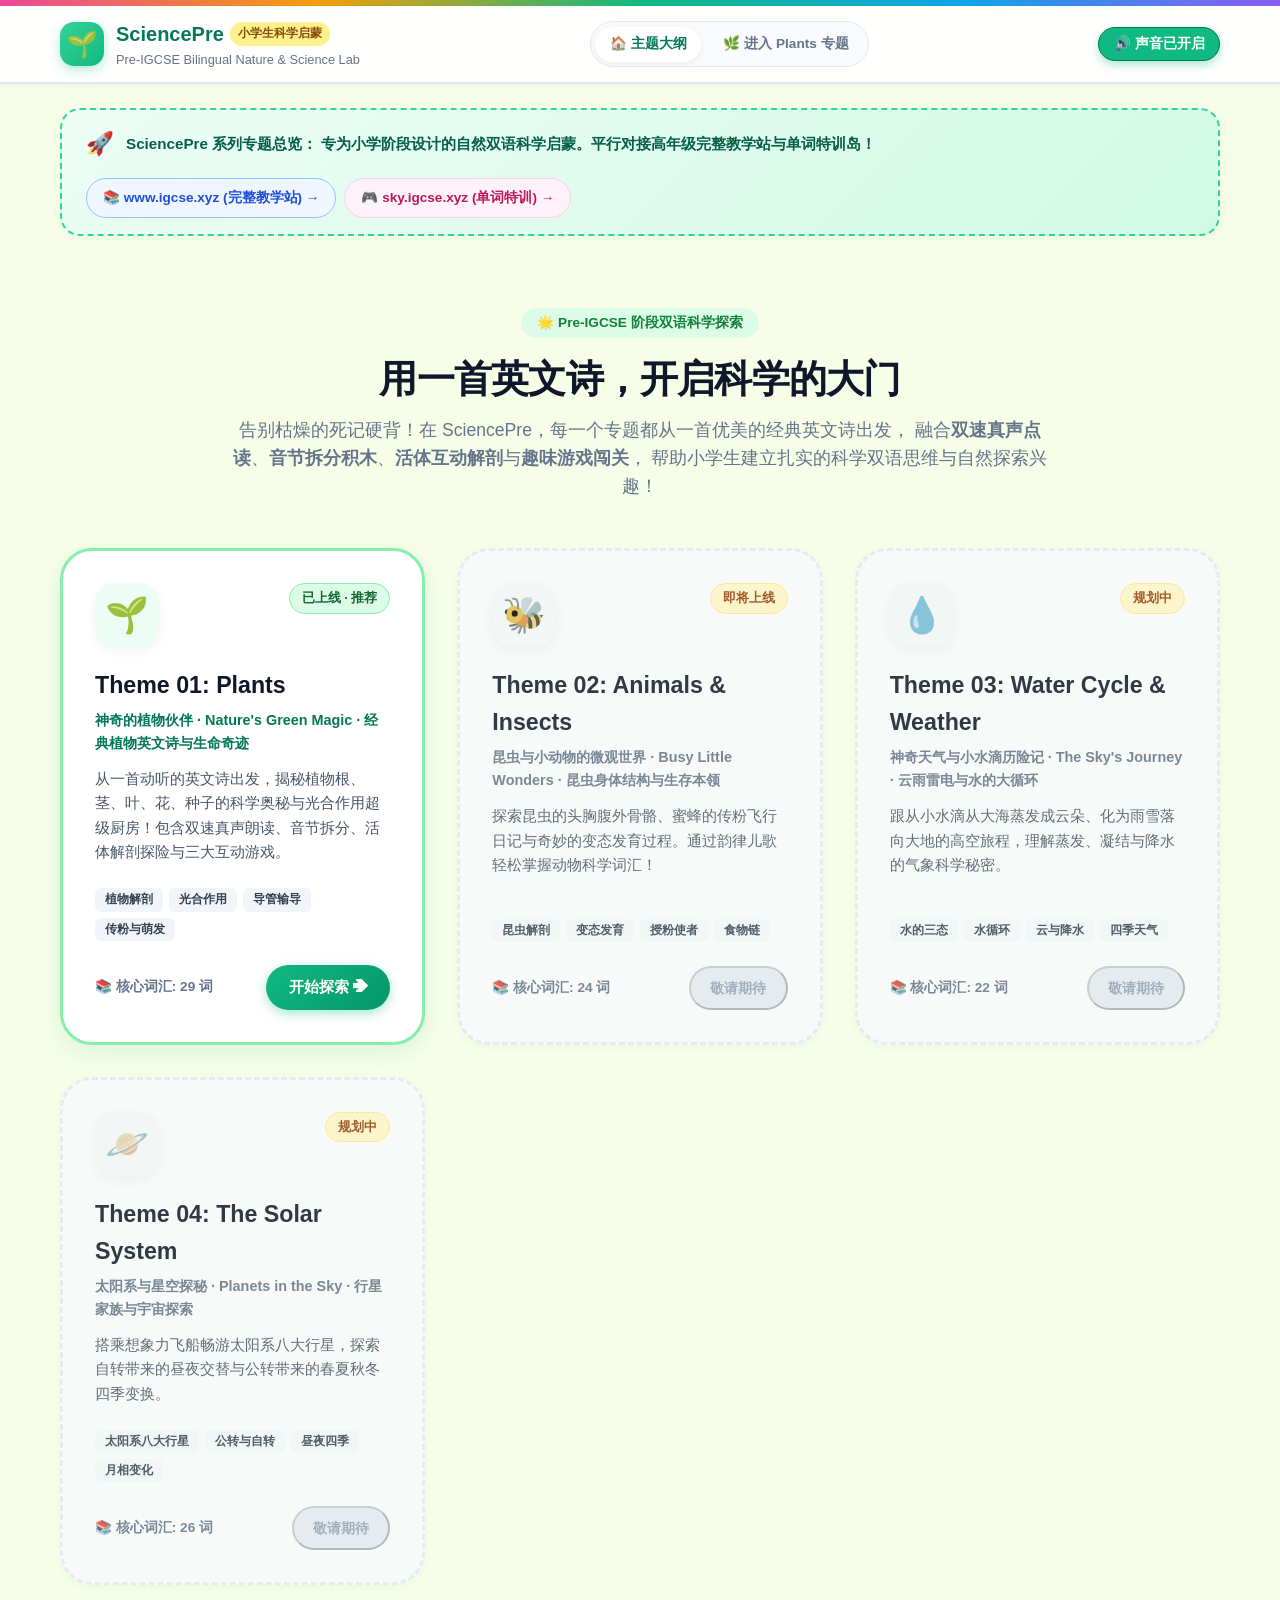
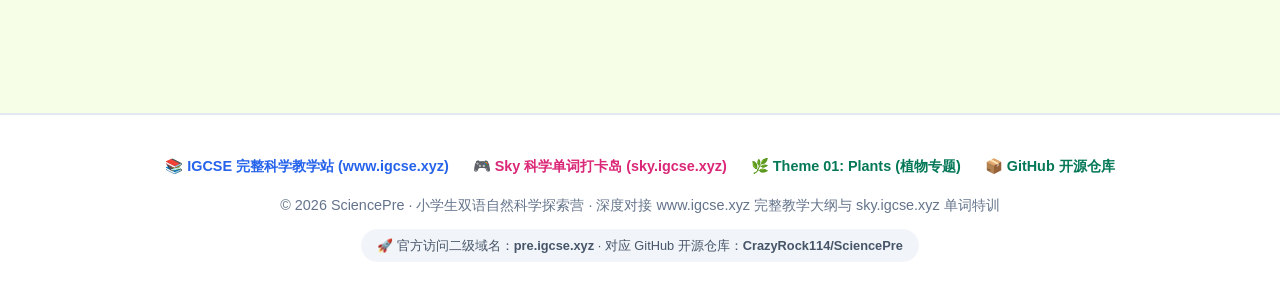
==== commit 576c4a18: "feat(models): integrate LearningCell 3D plant cell model and dual cross-linking to www.igcse.xyz and" ====
--- a/index.html
+++ b/index.html
@@ -42,18 +42,23 @@
 
   <main class="container">
 
-    <!-- 顶部横幅：进阶版链接互通 -->
+    <!-- 顶部横幅：进阶版双站互通 -->
     <div class="announcement-banner">
       <div class="announcement-text">
         <span style="font-size: 1.4rem;">🚀</span>
         <div>
           <strong>SciencePre 系列专题总览</strong>：
-          专为小学阶段设计的自然英语与科学启蒙。已规划四大自然探索系列，主题持续扩充中！
+          专为小学阶段设计的自然双语科学启蒙。平行对接高年级完整教学站与单词特训岛！
         </div>
       </div>
-      <a href="https://sky.igcse.xyz" target="_blank" class="portal-link" title="前往高年级 IGCSE 科学单词实验室">
-        🚀 切换到高年级 IGCSE 单词实验室 →
-      </a>
+      <div style="display:flex; gap:0.5rem; flex-wrap:wrap; align-items:center;">
+        <a href="https://www.igcse.xyz" target="_blank" class="portal-link" style="background:#eff6ff; border-color:#93c5fd; color:#1d4ed8;" title="前往高年级 IGCSE 完整科学教学站">
+          📚 www.igcse.xyz (完整教学站) →
+        </a>
+        <a href="https://sky.igcse.xyz" target="_blank" class="portal-link" style="background:#fdf2f8; border-color:#fbcfe8; color:#be185d;" title="前往高年级 IGCSE 科学单词特训岛">
+          🎮 sky.igcse.xyz (单词特训) →
+        </a>
+      </div>
     </div>
 
     <!-- Hero 介绍区 -->
@@ -77,11 +82,12 @@
   <!-- 统一页脚 -->
   <footer>
     <div class="footer-links">
-      <a href="https://sky.igcse.xyz" target="_blank">🌐 Sky's Science Word Lab (初高中版)</a>
+      <a href="https://www.igcse.xyz" target="_blank" style="color:#2563eb; font-weight:700;">📚 IGCSE 完整科学教学站 (www.igcse.xyz)</a>
+      <a href="https://sky.igcse.xyz" target="_blank" style="color:#db2777; font-weight:700;">🎮 Sky 科学单词打卡岛 (sky.igcse.xyz)</a>
       <a href="/plants/">🌿 Theme 01: Plants (植物专题)</a>
       <a href="https://github.com/CrazyRock114/SciencePre" target="_blank">📦 GitHub 开源仓库</a>
     </div>
-    <p>© 2026 SciencePre · 平行于 IGCSE Science Word Lab 的小学生专题自然科学探索营</p>
+    <p>© 2026 SciencePre · 小学生双语自然科学探索营 · 深度对接 www.igcse.xyz 完整教学大纲与 sky.igcse.xyz 单词特训</p>
     <div class="domain-note">
       🚀 官方访问二级域名：<strong>pre.igcse.xyz</strong> · 对应 GitHub 开源仓库：<strong>CrazyRock114/SciencePre</strong>
     </div>
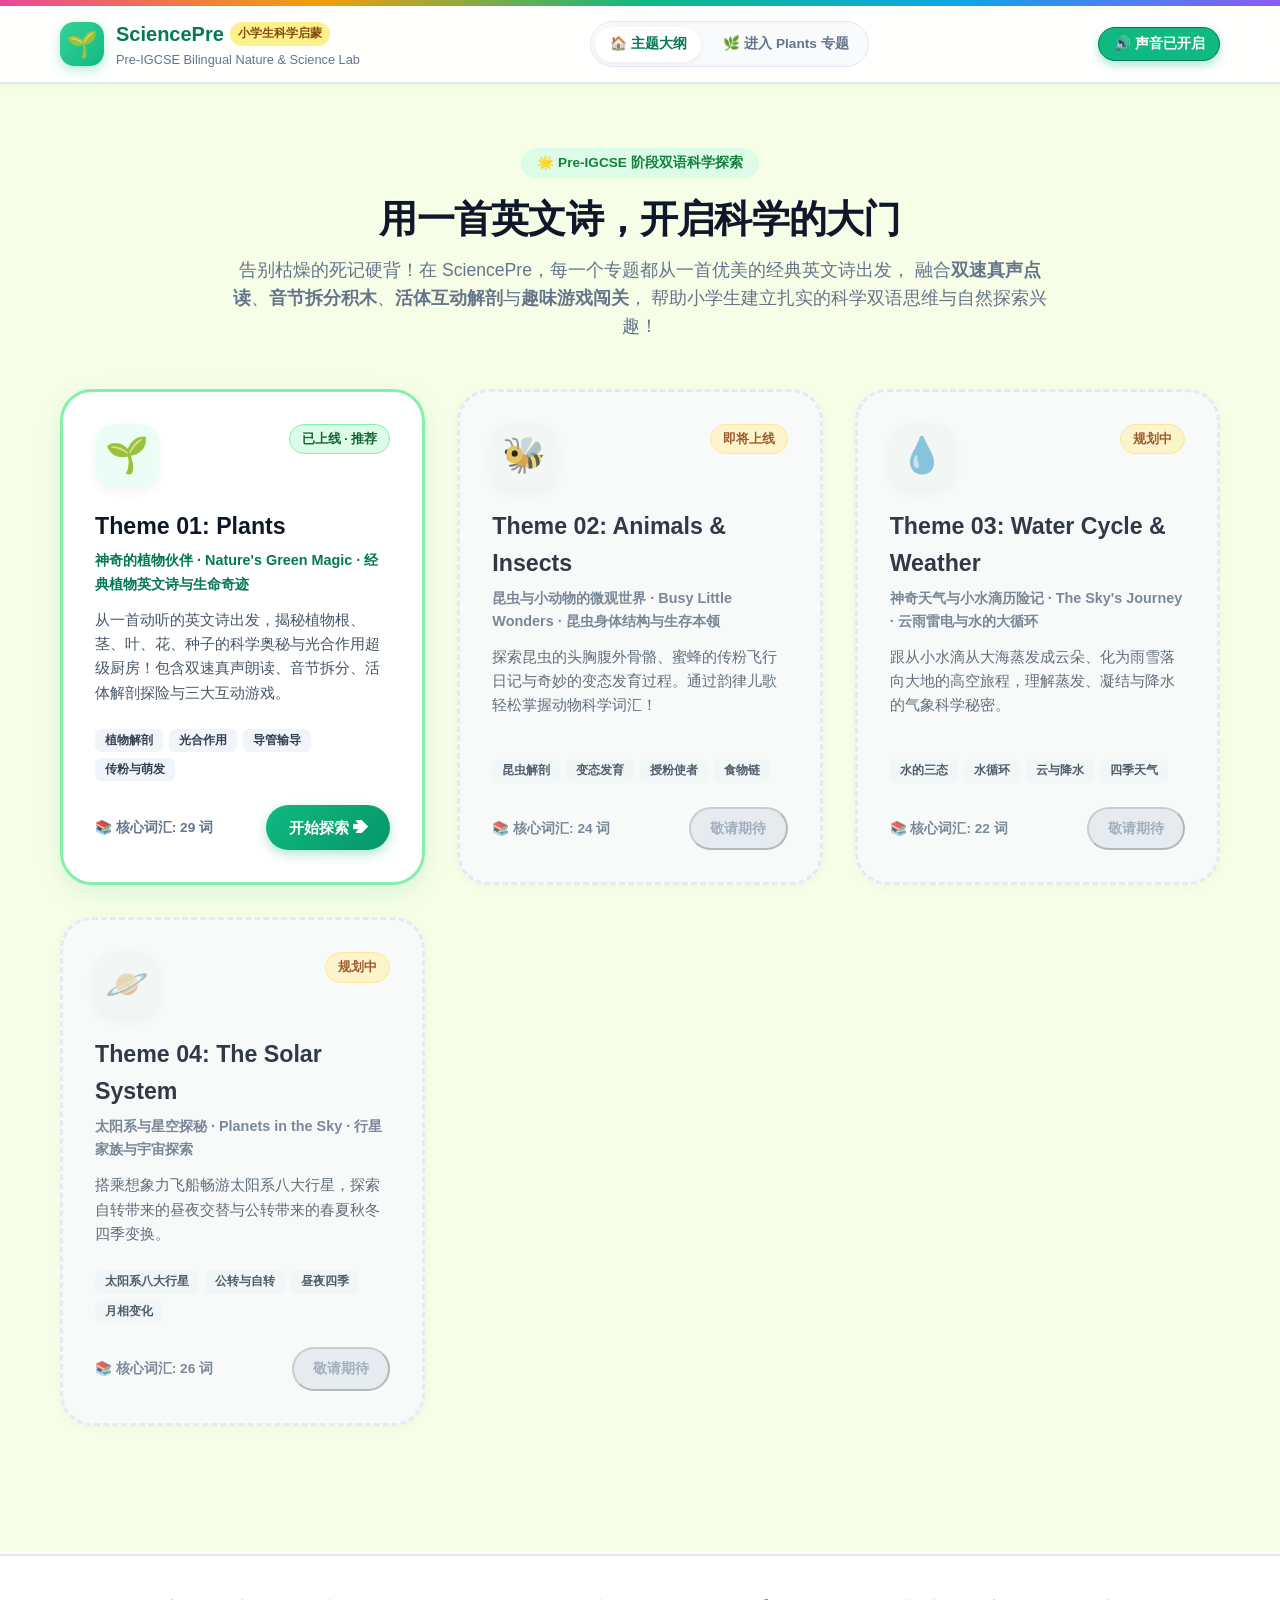
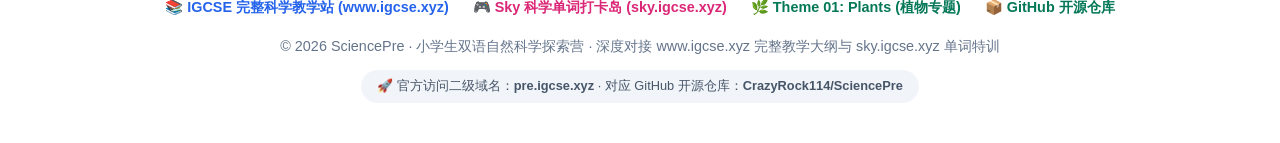
==== commit 903001d9: "feat(nav): integrate universal ecosystem nav and remove legacy announcement banner" ====
--- a/index.html
+++ b/index.html
@@ -8,8 +8,12 @@
   <link rel="icon" href="data:image/svg+xml,<svg xmlns=%22http://www.w3.org/2000/svg%22 viewBox=%220 0 100 100%22><text y=%22.9em%22 font-size=%2290%22>🌱</text></svg>">
   <link rel="stylesheet" href="/assets/css/base.css">
   <link rel="stylesheet" href="/assets/css/hub.css">
+  <!-- 母舰通用全域生态导航顶栏 -->
+  <script src="https://igcse.xyz/ecosystem-nav.js" defer></script>
 </head>
 <body>
+  <!-- 全域生态导航顶栏 (高亮低年级自然启蒙) -->
+  <igcse-nav active="pre"></igcse-nav>
 
   <!-- 彩虹装饰条 -->
   <div class="rainbow-bar"></div>
@@ -41,25 +45,6 @@
   </header>
 
   <main class="container">
-
-    <!-- 顶部横幅：进阶版双站互通 -->
-    <div class="announcement-banner">
-      <div class="announcement-text">
-        <span style="font-size: 1.4rem;">🚀</span>
-        <div>
-          <strong>SciencePre 系列专题总览</strong>：
-          专为小学阶段设计的自然双语科学启蒙。平行对接高年级完整教学站与单词特训岛！
-        </div>
-      </div>
-      <div style="display:flex; gap:0.5rem; flex-wrap:wrap; align-items:center;">
-        <a href="https://www.igcse.xyz" target="_blank" class="portal-link" style="background:#eff6ff; border-color:#93c5fd; color:#1d4ed8;" title="前往高年级 IGCSE 完整科学教学站">
-          📚 www.igcse.xyz (完整教学站) →
-        </a>
-        <a href="https://sky.igcse.xyz" target="_blank" class="portal-link" style="background:#fdf2f8; border-color:#fbcfe8; color:#be185d;" title="前往高年级 IGCSE 科学单词特训岛">
-          🎮 sky.igcse.xyz (单词特训) →
-        </a>
-      </div>
-    </div>
 
     <!-- Hero 介绍区 -->
     <div class="hub-hero">
